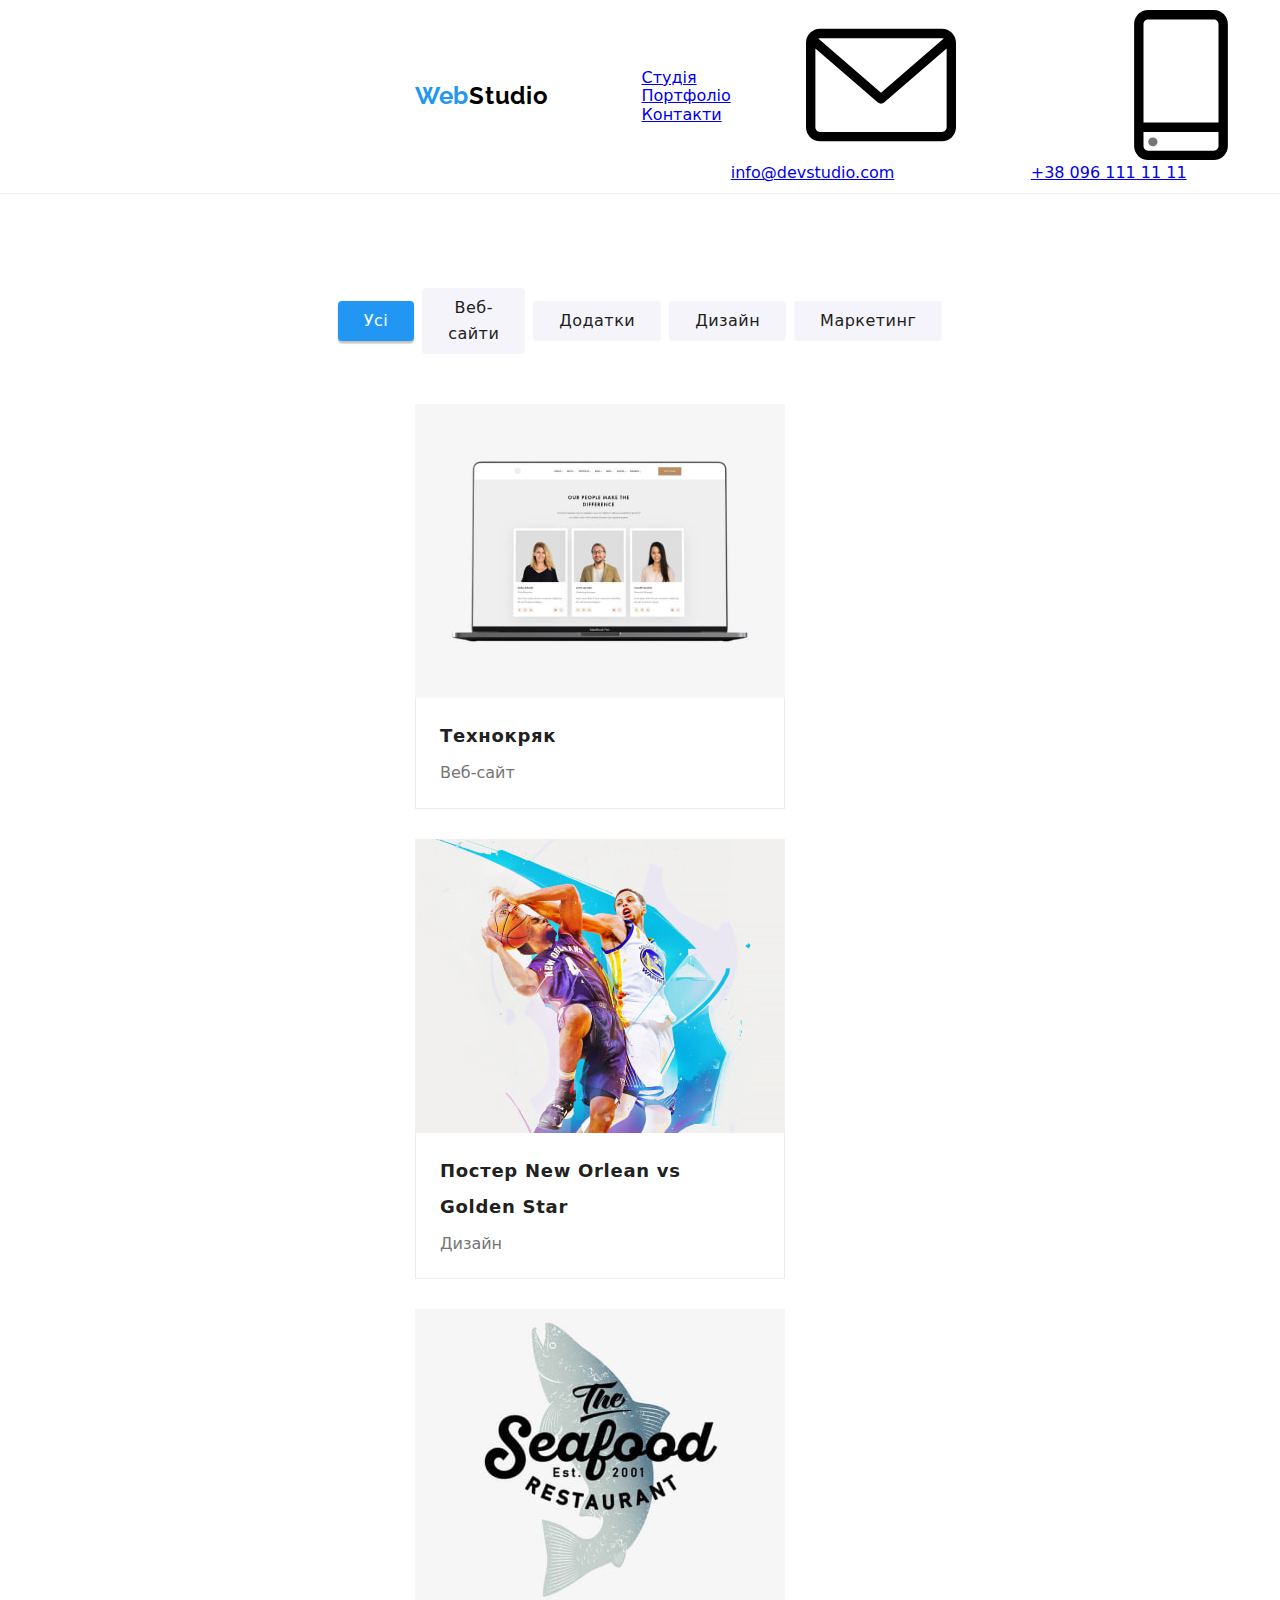
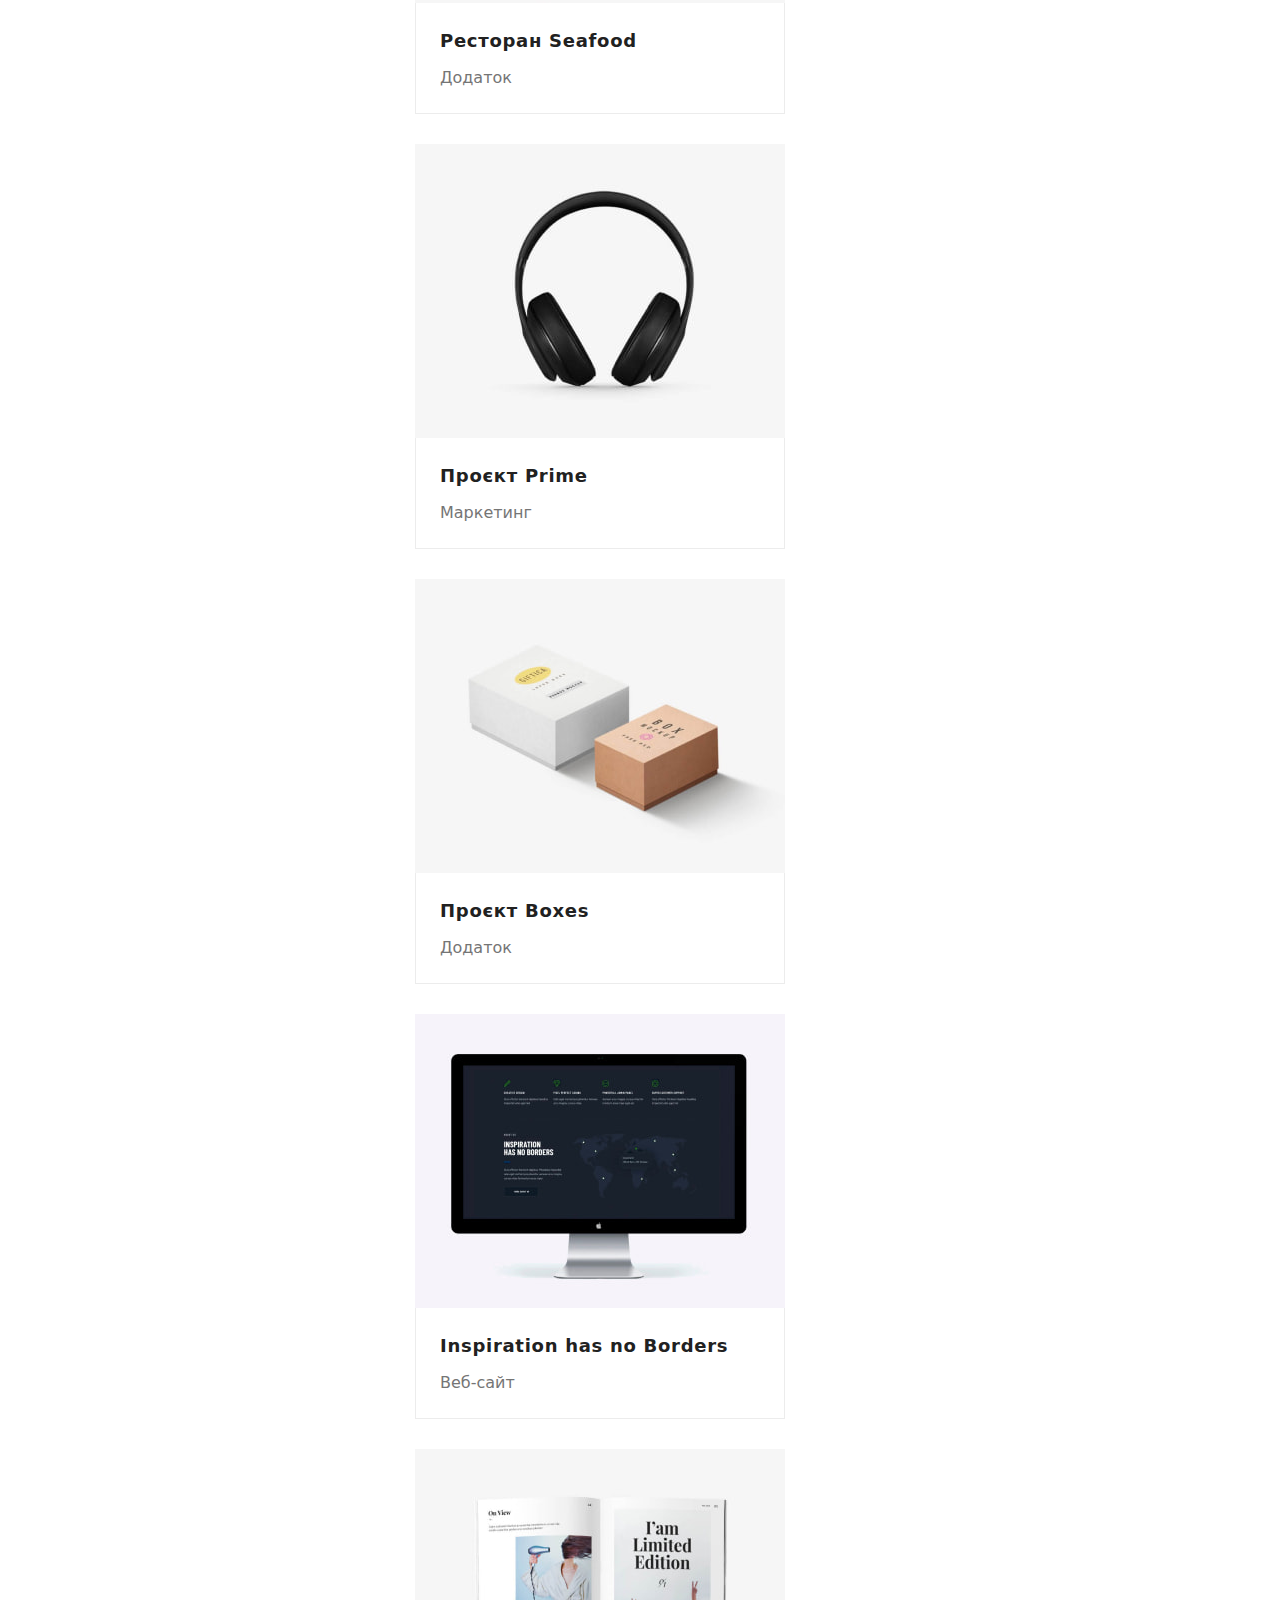
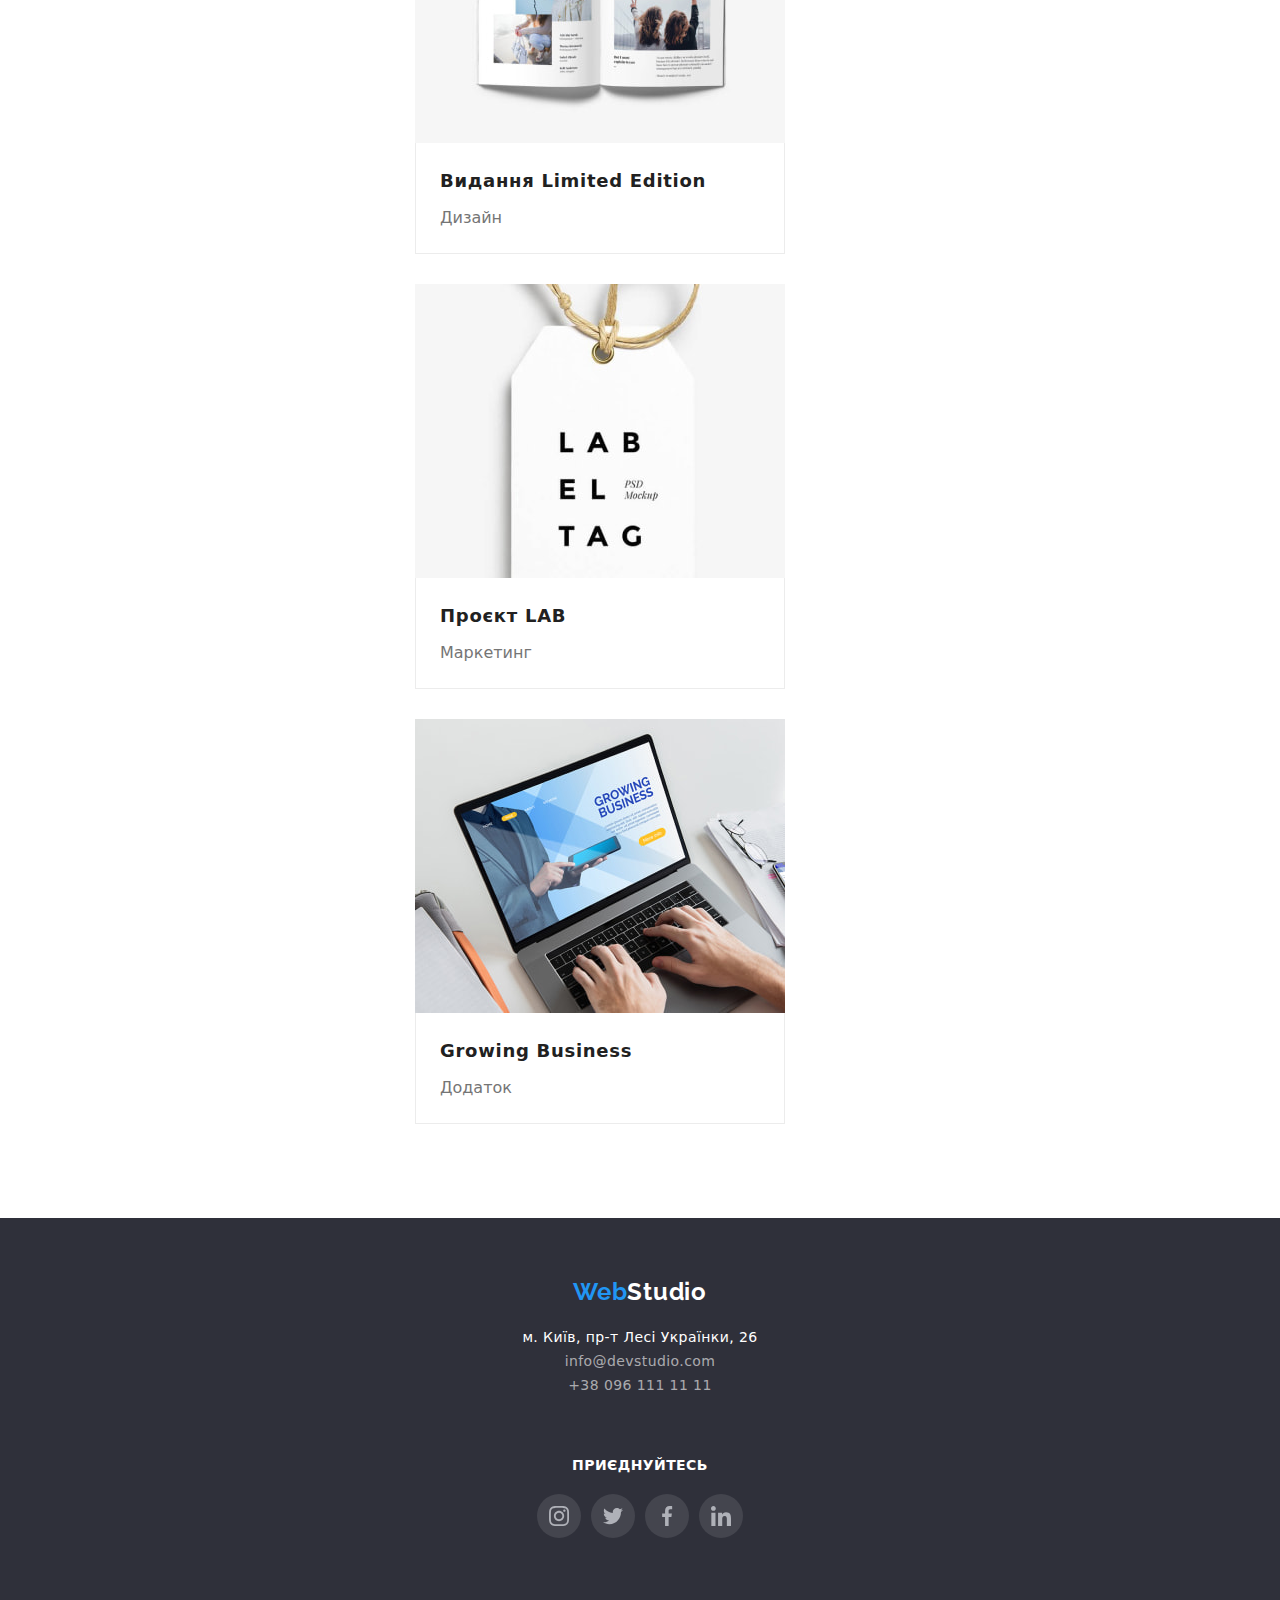
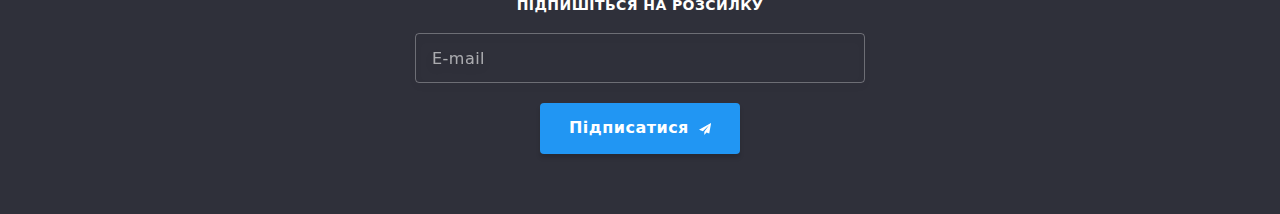
==== portfolio.html @ 0df6c698 "mobile first" ====
<!DOCTYPE html>
<html lang="uk">
	<head>
		<meta charset="UTF-8" />
		<meta http-equiv="X-UA-Compatible" content="IE=edge" />
		<meta name="viewport" content="width=device-width, initial-scale=1.0" />
		<title>Document</title>
		<link rel="preconnect" href="https://fonts.googleapis.com" />
		<link rel="preconnect" href="https://fonts.gstatic.com" crossorigin />
		<link
			href="https://fonts.googleapis.com/css2?family=Raleway:wght@700&family=Roboto:wght@400;500;700;900&display=swap"
			rel="stylesheet"
		/>
		<link
			rel="stylesheet"
			href="https://cdnjs.cloudflare.com/ajax/libs/modern-normalize/1.1.0/modern-normalize.min.css"
		/>
		<link rel="stylesheet" href="./css/main.min.css">
	</head>
	<body>
		<header class="header">
			<div class="container flex-wrapper">
				<nav class="nav flex-wrapper">
					<a href="./index.html" class="logo">
						<span class="logo--accent">Web</span>
						Studio
					</a>
					<ul class="nav__list list">
						<li class="nav__li-item"><a class="nav__link" href="./index.html">Студія</a></li>
						<li class="nav__li-item"><a class="nav__link nav__link--current" href="./portfolio.html">Портфоліо</a></li>
						<li class="nav__li-item"><a class="nav__link" href="/">Контакти</a></li>
					</ul>
				</nav>
				<ul class="auth-nav list flex-wrapper">
					<li class="auth-nav__li-item">
						<a href="mailto:info@devstudio.com" class="auth-nav__link">
							<svg class="auth-nav__icon auth-nav__icon--envelope">
								<use href="./images/icons.svg#envelope"></use>
							</svg>
							info@devstudio.com
						</a>
					</li>
					<li class="auth-nav__li-item">
						<a href="tel:+380961111111" class="auth-nav__link">
							<svg class="auth-nav__icon auth-nav__icon--smartphon">
								<use href="./images/icons.svg#smartphone"></use>
							</svg>
							+38 096 111 11 11
						</a>
					</li>
				</ul>
			</div>
		</header>
		<main>
			<section class="portfolio">
				<div class="container">
					<h1 class="visually-hidden">Наші проєкти</h1>
					<ul class="list portfolio-nav">
						<li class="portfolio-nav__item">
							<button type="button" class="portfolio-nav__btn active">Усі</button>
						</li>
						<li class="portfolio-nav__item">
							<button type="button" class="portfolio-nav__btn">Веб-сайти</button>
						</li>
						<li class="portfolio-nav__item">
							<button type="button" class="portfolio-nav__btn">Додатки</button>
						</li>
						<li class="portfolio-nav__item">
							<button type="button" class="portfolio-nav__btn">Дизайн</button>
						</li>
						<li class="portfolio-nav__item">
							<button type="button" class="portfolio-nav__btn">Маркетинг</button>
						</li>
					</ul>
					<ul class="list card-set">
						<li class="portfolio__item card-set__item">
							<a href="#" class="portfolio__link">
								<div class="portfolio__thumb">
									<div class="portfolio__overlay">
										<p class="portfolio__overlay-txt">Ресурс пропонує комплексні пропозиції з різним рівнем функціоналу та сервісів. Все це дозволить відвідувачу отримати вичерпні відомості про компанію чи приватну особу.</p>
									</div>
									<img src="./images/portfolio_img_1.jpg" alt="Веб-сайт компанії Технокряк" width="370" />
								</div>
								<div class="portfolio__info">
									<h2 class="portfolio__subtitle">Технокряк</h2>
									<p class="portfolio__text">Веб-сайт</p>
								</div>
							</a>
						</li>
						<li class="portfolio__item card-set__item">
							<a href="#" class="portfolio__link">
								<div class="portfolio__thumb">
									<div class="portfolio__overlay">
										<p class="portfolio__overlay-txt">Ресурс пропонує комплексні пропозиції з різним рівнем функціоналу та сервісів. Все це дозволить відвідувачу отримати вичерпні відомості про компанію чи приватну особу.</p>
									</div>
								<img src="./images/portfolio_img_2.jpg" alt="Дизайн постера New Orlean vsGolden Star" width="370" />
									</div>
								<div class="portfolio__info">
									<h2 class="portfolio__subtitle">Постер New Orlean vs Golden Star</h2>
									<p class="portfolio__text">Дизайн</p>
								</div>
							</a>
						</li>
						<li class="portfolio__item card-set__item">
							<a href="#" class="portfolio__link">
																<div class="portfolio__thumb">
									<div class="portfolio__overlay">
										<p class="portfolio__overlay-txt">Ресурс пропонує комплексні пропозиції з різним рівнем функціоналу та сервісів. Все це дозволить відвідувачу отримати вичерпні відомості про компанію чи приватну особу.</p>
									</div>
								<img src="./images/portfolio_img_3.jpg" alt="Логотип ресторану Seafood" width="370" />
									</div>
								<div class="portfolio__info">
									<h2 class="portfolio__subtitle">Ресторан Seafood</h2>
									<p class="portfolio__text">Додаток</p>
								</div>
							</a>
						</li>
						<li class="portfolio__item card-set__item">
							<a href="#" class="portfolio__link">
																<div class="portfolio__thumb">
									<div class="portfolio__overlay">
										<p class="portfolio__overlay-txt">Ресурс пропонує комплексні пропозиції з різним рівнем функціоналу та сервісів. Все це дозволить відвідувачу отримати вичерпні відомості про компанію чи приватну особу.</p>
									</div>
								<img src="./images/portfolio_img_4.jpg" alt="Навушники чорного кольору" width="370" />
									</div>
								<div class="portfolio__info">
									<h2 class="portfolio__subtitle">Проєкт Prime</h2>
									<p class="portfolio__text">Маркетинг</p>
								</div>
							</a>
						</li>
						<li class="portfolio__item card-set__item">
							<a href="#" class="portfolio__link">
																<div class="portfolio__thumb">
									<div class="portfolio__overlay">
										<p class="portfolio__overlay-txt">Ресурс пропонує комплексні пропозиції з різним рівнем функціоналу та сервісів. Все це дозволить відвідувачу отримати вичерпні відомості про компанію чи приватну особу.</p>
									</div>
								<img src="./images/portfolio_img_5.jpg" alt="Дві картонних коробки з лого Boxes" width="370" />
									</div>
								<div class="portfolio__info">
									<h2 class="portfolio__subtitle">Проєкт Boxes</h2>
									<p class="portfolio__text">Додаток</p>
								</div>
							</a>
						</li>
						<li class="portfolio__item card-set__item">
							<a href="#" class="portfolio__link">
																<div class="portfolio__thumb">
									<div class="portfolio__overlay">
										<p class="portfolio__overlay-txt">Ресурс пропонує комплексні пропозиції з різним рівнем функціоналу та сервісів. Все це дозволить відвідувачу отримати вичерпні відомості про компанію чи приватну особу.</p>
									</div>
								<img
									src="./images/portfolio_img_6.jpg"
									alt="Компьютер з відкритим сайтом Inspiration has no Borders"
									width="370"
								/>
									</div>
								<div class="portfolio__info">
									<h2 class="portfolio__subtitle">Inspiration has no Borders</h2>
									<p class="portfolio__text">Веб-сайт</p>
								</div>
							</a>
						</li>
						<li class="portfolio__item card-set__item">
							<a href="#" class="portfolio__link">
																<div class="portfolio__thumb">
									<div class="portfolio__overlay">
										<p class="portfolio__overlay-txt">Ресурс пропонує комплексні пропозиції з різним рівнем функціоналу та сервісів. Все це дозволить відвідувачу отримати вичерпні відомості про компанію чи приватну особу.</p>
									</div>
								<img
									src="./images/portfolio_img_7.jpg"
									alt="Дизайн розвороту книги видання Limited Edition"
									width="370"
								/>
									</div>
								<div class="portfolio__info">
									<h2 class="portfolio__subtitle">Видання Limited Edition</h2>
									<p class="portfolio__text">Дизайн</p>
								</div>
							</a>
						</li>
						<li class="portfolio__item card-set__item">
							<a href="#" class="portfolio__link">
																<div class="portfolio__thumb">
									<div class="portfolio__overlay">
										<p class="portfolio__overlay-txt">Ресурс пропонує комплексні пропозиції з різним рівнем функціоналу та сервісів. Все це дозволить відвідувачу отримати вичерпні відомості про компанію чи приватну особу.</p>
									</div>
								<img src="./images/portfolio_img_8.jpg" alt="Паперовий тег з логотипом Проєкт LAB" width="370" />
									</div>
								<div class="portfolio__info">
									<h2 class="portfolio__subtitle">Проєкт LAB</h2>
									<p class="portfolio__text">Маркетинг</p>
								</div>
							</a>
						</li>
						<li class="portfolio__item card-set__item">
							<a href="#" class="portfolio__link">
								<div class="portfolio__thumb">
									<div class="portfolio__overlay">
										<p class="portfolio__overlay-txt">Ресурс пропонує комплексні пропозиції з різним рівнем функціоналу та сервісів. Все це дозволить відвідувачу отримати вичерпні відомості про компанію чи приватну особу.</p>
									</div>
								<img src="./images/portfolio_img_9.jpg" alt="Відкритий ноутбук з додатком Growing Business" width="370" />
									</div>
								<div class="portfolio__info">
									<h2 class="portfolio__subtitle">Growing Business</h2>
									<p class="portfolio__text">Додаток</p>
								</div>
							</a>
						</li>
					</ul>
				</div>
			</section>
		</main>
		<footer class="footer">
			<div class="container footer__wrapper">
				<div class="footer__wrapper">
					<div class="footer__contacts">
						<a href="./index.html" class="logo logo--dark-them">
							<span class="logo--accent">Web</span>
							Studio
						</a>
						<address class="footer__contacts">
							<ul class="list">
								<li class="footer__contacts footer__contacts--physical">
									<a
										href="https://goo.gl/maps/3icZk8ziE2WaZkWX6"
										target="_blank"
										rel="noopener noreferrer"
										class="footer__link footer__link--physical"
									>
										м. Київ, пр-т Лесі Українки, 26
									</a>
								</li>
								<li class="footer__contacts"><a class="footer__link" href="mailto:info@devstudio.com">info@devstudio.com</a></li>
								<li class="footer__contacts"><a class="footer__link" href="tel:+380961111111">+38 096 111 11 11</a></li>
							</ul>
						</address>
					</div>
					<div class="footer__join">
						<h2 class="footer__title">приєднуйтесь</h2>
						<ul class="social list flex-wrapper">
							<li class="social__item">
								<a class="social__link" href="#" target="_blank" rel="noopener norefer">
									<svg class="social__icon social__icon--dsrk-them">
										<use href="./images/icons.svg#instagram"></use>
									</svg>
								</a>
							</li>
							<li class="social__item">
								<a class="social__link" href="#" target="_blank" rel="noopener norefer">
									<svg class="social__icon social__icon--dsrk-them">
										<use href="./images/icons.svg#twitter"></use>
									</svg>
								</a>
							</li>
							<li class="social__item">
								<a class="social__link" href="#" target="_blank" rel="noopener norefer">
									<svg class="social__icon social__icon--dsrk-them">
										<use href="./images/icons.svg#facebook"></use>
									</svg>
								</a>
							</li>
							<li class="social__item">
								<a class="social__link" href="#" target="_blank" rel="noopener norefer">
									<svg class="social__icon social__icon--dsrk-them">
										<use href="./images/icons.svg#linkedin"></use>
									</svg>
								</a>
							</li>
						</ul>
					</div>
				</div>
				<div class="footer__subscribe">
					<h2 class="footer__title">Підпишіться на розсилку</h2>
					<form class="footer__form">
						<div class="footer__send-block">
						<input class="footer__input" type="email" name="email" placeholder="E-mail" id="email"/>
						<button class="button--send" type="submit">Підписатися
							<svg class="button__icon">
								<use href="./images/icons.svg#icon-send"></use>
							</svg>
						</button>
						</div>
					</form>
				</div>
			</div>
		</footer>
	</body>
</html>
---- css/main.min.css ----
:root{--main-font: "Roboto", Verdana, Arial, Helvetica, sans-serif;--main-font-size: 14px;--main-text-color: #757575;--title-text-color: #212121;--acsent-color: #2196F3;--white-color: #FFFFFF;--light-bg-color: #F5F4FA;--dark-bg-color: #2F303A;--button-color: #F5F4FA;--icons-color: #AFB1B8;--items: 3;--indent: 30px}h1,h2,h3,ul,p,img{margin:0}img{display:block}.list{padding:0;list-style:none}.visually-hidden{position:absolute;width:1px;height:1px;margin:-1px;border:0;padding:0;white-space:nowrap;-webkit-clip-path:inset(100%);clip-path:inset(100%);clip:rect(0 0 0 0);overflow:hidden}html{scroll-behavior:smooth}.flex-wrapper{display:-webkit-box;display:-ms-flexbox;display:flex;-webkit-box-align:center;-ms-flex-align:center;align-items:center}.page{font-family:var(--main-font);font-style:normal;font-weight:400;font-size:14px;line-height:1.71;letter-spacing:.03em;color:var(--main-text-color);background-color:var(--white-color)}.container{padding:0 15px;margin:0 auto;max-width:480px}@media(min-width: 480px){.container{width:480px}}.section__title{margin-bottom:30px;text-align:center;font-weight:700;font-size:28px;line-height:1.18;letter-spacing:.03em;color:var(--title-text-color)}.card-set{display:-webkit-box;display:-ms-flexbox;display:flex;-webkit-box-align:center;-ms-flex-align:center;align-items:center;-ms-flex-wrap:wrap;flex-wrap:wrap;gap:var(--indent)}.card-set__item{-ms-flex-preferred-size:calc((100% - var(--indent)*(var(--items) - 1))/var(--items));flex-basis:calc((100% - var(--indent)*(var(--items) - 1))/var(--items))}.card-set__item--team{--items: 4}.portfolio-nav__btn,.button--send,.button--main{cursor:pointer;border-radius:4px;border:1px solid rgba(0,0,0,0)}.button--main{display:block;margin:0 auto;padding:10px 15px;width:200px;height:50px;font-weight:700;font-size:16px;line-height:1.88;letter-spacing:.06em;color:var(--white-color);-webkit-box-shadow:0px 4px 4px rgba(0,0,0,.15);box-shadow:0px 4px 4px rgba(0,0,0,.15);background-color:var(--acsent-color)}.button--send{margin:0 auto;padding:9px 28px;background-color:var(--acsent-color);width:200px;display:-webkit-box;display:-ms-flexbox;display:flex;-webkit-box-pack:center;-ms-flex-pack:center;justify-content:center;-webkit-box-align:center;-ms-flex-align:center;align-items:center;font-weight:700;font-size:16px;line-height:1.88;letter-spacing:.03em;color:var(--white-color);-webkit-box-shadow:0px 4px 4px rgba(0,0,0,.15);box-shadow:0px 4px 4px rgba(0,0,0,.15)}.button__icon{margin-left:10px;width:24px;height:24px;fill:var(--white-color)}.logo{display:-webkit-box;display:-ms-flexbox;display:flex;margin-right:93px;text-decoration:none;font-family:"Raleway",sans-serif;font-weight:700;font-size:24px;line-height:1.167;letter-spacing:.03em;color:#000}.logo--accent{color:var(--acsent-color)}.logo--dark-them{margin:0 auto;color:var(--white-color);-webkit-box-pack:center;-ms-flex-pack:center;justify-content:center}.menu-container{position:fixed;top:0;left:0;width:100vw;height:100vh;padding:48px 25px;background-color:#fff;z-index:999;display:-webkit-box;display:-ms-flexbox;display:flex;-webkit-box-orient:vertical;-webkit-box-direction:normal;-ms-flex-direction:column;flex-direction:column;-webkit-transform:translateX(-100%);transform:translateX(-100%);-webkit-transition:-webkit-transform 250ms ease-in-out;transition:-webkit-transform 250ms ease-in-out;transition:transform 250ms ease-in-out;transition:transform 250ms ease-in-out, -webkit-transform 250ms ease-in-out}.menu-container.is-open{-webkit-transform:translateX(0);transform:translateX(0)}.menu-contacts{margin-top:auto;margin-bottom:64px}.menu-social{display:-webkit-box;display:-ms-flexbox;display:flex;gap:20px}.nav__btn{min-height:40px;min-width:40px;display:-webkit-box;display:-ms-flexbox;display:flex;-webkit-box-align:center;-ms-flex-align:center;align-items:center;-webkit-box-pack:center;-ms-flex-pack:center;justify-content:center;margin:0;padding:0;background-color:rgba(0,0,0,0);cursor:pointer;border:none;outline:none}.nav__btn.js-close-menu{position:absolute;top:10px;right:15px}.menu-item:not(:last-child){margin-bottom:32px}.menu-link{font-weight:500;font-size:40px;line-height:1.175;letter-spacing:.02em;color:var(--title-text-color);text-decoration:none}.header{position:relative;border-bottom:1px solid #ececec;padding:10px 0}.nav{display:-webkit-box;display:-ms-flexbox;display:flex;-webkit-box-align:center;-ms-flex-align:center;align-items:center;-webkit-box-pack:justify;-ms-flex-pack:justify;justify-content:space-between;margin:0 auto}.hero{padding-top:118px;padding-bottom:118px;max-width:480px;margin:0 auto;background-color:var(--dark-bg-color);text-align:center;background-image:-webkit-gradient(linear, left top, right top, from(rgba(47, 48, 58, 0.4)), to(rgba(47, 48, 58, 0.4))),url("../images/hero_mobile.jpg");background-image:linear-gradient(to right, rgba(47, 48, 58, 0.4), rgba(47, 48, 58, 0.4)),url("../images/hero_mobile.jpg");background-size:cover;background-repeat:no-repeat}.hero__title{margin-bottom:30px;font-weight:900;font-size:26px;line-height:1.62;letter-spacing:.06em;color:var(--white-color);text-transform:uppercase}.features{padding-top:60px;padding-bottom:60px;background-color:var(--white-color)}.features__li-item:not(:last-child){margin-bottom:30px}.features__item{display:-webkit-box;display:-ms-flexbox;display:flex;-webkit-box-align:center;-ms-flex-align:center;align-items:center;-webkit-box-pack:center;-ms-flex-pack:center;justify-content:center;width:100%;height:120px;margin-bottom:30px;background:var(--light-bg-color);border-radius:4px}.features__icon{display:inline-block}.features__title{margin-bottom:10px;text-align:center;font-weight:700;font-size:14px;line-height:1.14;letter-spacing:.03em;color:var(--title-text-color);text-transform:uppercase}.features__txt{font-weight:400;font-size:14px;line-height:2;letter-spacing:.03em;color:var(--main-text-color)}.activity{padding-top:94px;padding-bottom:94px;border-color:var(--white-color)}.activity__li-item{position:relative}.activity__label{position:absolute;bottom:0;width:100%;height:70px;padding-top:25px;background-color:rgba(47,48,58,.8)}.activity__subtitle{font-weight:700;font-size:14px;line-height:1.14;letter-spacing:.03em;color:#fff;text-transform:uppercase;text-align:center}.social{width:206px;margin:0 auto}.social__icon--dark-them{fill:var(--white-color);-webkit-transition:fill 250ms cubic-bezier(0.4, 0, 0.2, 1);transition:fill 250ms cubic-bezier(0.4, 0, 0.2, 1)}.social__link{display:-webkit-box;display:-ms-flexbox;display:flex;-webkit-box-pack:center;-ms-flex-pack:center;justify-content:center;-webkit-box-align:center;-ms-flex-align:center;align-items:center;width:44px;height:44px;background-color:rgba(255,255,255,.1);border-radius:50%;-webkit-transition:background-color 250ms cubic-bezier(0.4, 0, 0.2, 1);transition:background-color 250ms cubic-bezier(0.4, 0, 0.2, 1)}.social__link:hover,.social__link:focus{background-color:var(--acsent-color)}.social__item{position:relative;width:calc((100% - 30px)/4);-o-object-position:center;object-position:center}.social__item:not(:first-child){margin-left:10px}.social__icon{fill:var(--icons-color);position:absolute;width:20px;height:20px;top:50%;left:50%;-webkit-transform:translate(-50%, -50%);transform:translate(-50%, -50%);-webkit-transition:fill 250ms cubic-bezier(0.4, 0, 0.2, 1);transition:fill 250ms cubic-bezier(0.4, 0, 0.2, 1)}.social__link:hover .social__icon,.social__link:focus .social__icon{fill:var(--white-color)}.team{padding-top:60px;padding-bottom:60px;background-color:var(--light-bg-color)}.team__card{border-radius:0px 0px 4px 4px;-webkit-box-shadow:0px 1px 3px rgba(0,0,0,.12),0px 1px 1px rgba(0,0,0,.14),0px 2px 1px rgba(0,0,0,.2);box-shadow:0px 1px 3px rgba(0,0,0,.12),0px 1px 1px rgba(0,0,0,.14),0px 2px 1px rgba(0,0,0,.2)}.team__li-item{text-align:center}.team__li-item:not(:last-child){margin-bottom:30px}.team__txt{padding:30px 122px 24px;border-radius:0px 0px 4px 4px;background-color:var(--white-color)}.team__title{margin-bottom:10px;text-align:center;font-weight:500;font-size:16px;line-height:1.19;letter-spacing:.03em;color:var(--title-text-color)}.team__position{margin-bottom:16px;font-weight:400;font-size:16px;line-height:1.19;letter-spacing:.03em;color:var(--main-text-color);text-align:center}.clients{padding-top:60px;padding-bottom:60px}.clients__list{display:-webkit-box;display:-ms-flexbox;display:flex;-ms-flex-wrap:wrap;flex-wrap:wrap;gap:30px}.clients__item{height:92px;width:calc((100% - 30px)/2)}.clients__link{display:-webkit-box;display:-ms-flexbox;display:flex;-webkit-box-pack:center;-ms-flex-pack:center;justify-content:center;-webkit-box-align:center;-ms-flex-align:center;align-items:center;width:100%;height:100%;border:1px solid #afb1b8;border-radius:3px;-webkit-transition:border 250ms cubic-bezier(0.4, 0, 0.2, 1);transition:border 250ms cubic-bezier(0.4, 0, 0.2, 1)}.clients__link:hover,.clients__link:focus{border:1px solid var(--acsent-color)}.clients__logo{fill:var(--icons-color);width:85px;height:48px;-webkit-transition:fill 250ms cubic-bezier(0.4, 0, 0.2, 1);transition:fill 250ms cubic-bezier(0.4, 0, 0.2, 1)}.clients__link:hover .clients__logo,.clients__link:focus .clients__logo{fill:var(--acsent-color)}.footer{padding-top:60px;padding-bottom:60px;background-color:var(--dark-bg-color);font-style:normal}.footer__wrapper{text-align:center}address{margin-top:20px;margin-bottom:60px}.footer__contact:not(:last-child){margin-bottom:8px}.footer__link{display:inline-block;font-style:normal;font-weight:400;font-size:14px;line-height:1.71;letter-spacing:.03em;color:rgba(255,255,255,.6);text-decoration:none;-webkit-transition:color 250ms cubic-bezier(0.4, 0, 0.2, 1);transition:color 250ms cubic-bezier(0.4, 0, 0.2, 1)}.footer__link:hover,.footer__link:focus{color:var(--acsent-color)}.footer__link--physical{color:var(--white-color)}.footer__title{margin-bottom:20px;font-weight:700;font-size:14px;line-height:1.14;letter-spacing:.03em;color:var(--white-color);text-transform:uppercase}.footer__join{text-align:center;margin-bottom:60px}.footer__subscribe{margin:0 auto;text-align:center}.footer__send-block{-webkit-box-align:center;-ms-flex-align:center;align-items:center}.footer__input{margin-bottom:20px;padding:15px 16px;width:100%;height:50px;background-color:rgba(0,0,0,0);border:1px solid rgba(255,255,255,.3);-webkit-filter:drop-shadow(0px 4px 4px rgba(0, 0, 0, 0.15));filter:drop-shadow(0px 4px 4px rgba(0, 0, 0, 0.15));border-radius:4px;font-size:16px;line-height:1.25;letter-spacing:.03em;color:var(--white-color)}.footer__form input::-webkit-input-placeholder{font-size:16px;line-height:1.25;color:rgba(255,255,255,.6)}.footer__form input::-moz-placeholder{font-size:16px;line-height:1.25;color:rgba(255,255,255,.6)}.footer__form input:-ms-input-placeholder{font-size:16px;line-height:1.25;color:rgba(255,255,255,.6)}.footer__form input::-ms-input-placeholder{font-size:16px;line-height:1.25;color:rgba(255,255,255,.6)}.footer__form input::placeholder{font-size:16px;line-height:1.25;color:rgba(255,255,255,.6)}.backdrop{position:fixed;display:-webkit-box;display:-ms-flexbox;display:flex;-webkit-box-pack:center;-ms-flex-pack:center;justify-content:center;-webkit-box-align:center;-ms-flex-align:center;align-items:center;top:0;left:0;width:100vw;height:100vh;z-index:10;-webkit-transform:translatex(0) scale(1);transform:translatex(0) scale(1);opacity:1;pointer-events:visible;background-color:rgba(0,0,0,.2);-webkit-transition:opacity 250ms cubic-bezier(0.4, 0, 0.2, 1) 200ms,visibility 250ms cubic-bezier(0.4, 0, 0.2, 1),-webkit-transform 250ms cubic-bezier(0.4, 0, 0.2, 1);transition:opacity 250ms cubic-bezier(0.4, 0, 0.2, 1) 200ms,visibility 250ms cubic-bezier(0.4, 0, 0.2, 1),-webkit-transform 250ms cubic-bezier(0.4, 0, 0.2, 1);transition:transform 250ms cubic-bezier(0.4, 0, 0.2, 1),opacity 250ms cubic-bezier(0.4, 0, 0.2, 1) 200ms,visibility 250ms cubic-bezier(0.4, 0, 0.2, 1);transition:transform 250ms cubic-bezier(0.4, 0, 0.2, 1),opacity 250ms cubic-bezier(0.4, 0, 0.2, 1) 200ms,visibility 250ms cubic-bezier(0.4, 0, 0.2, 1),-webkit-transform 250ms cubic-bezier(0.4, 0, 0.2, 1)}.is-hidden{visibility:hidden;opacity:0;pointer-events:none;-webkit-transform:translatex(-100%) scale(0);transform:translatex(-100%) scale(0)}.modal{position:relative;padding:40px;width:528px;height:581px;background:var(--white-color);-webkit-box-shadow:0px 1px 3px rgba(0,0,0,.12),0px 1px 1px rgba(0,0,0,.14),0px 2px 1px rgba(0,0,0,.2);box-shadow:0px 1px 3px rgba(0,0,0,.12),0px 1px 1px rgba(0,0,0,.14),0px 2px 1px rgba(0,0,0,.2);border-radius:4px;opacity:1;-webkit-transform:scale(1);transform:scale(1);pointer-events:visible;-webkit-transition:opacity 250ms cubic-bezier(0.4, 0, 0.2, 1) 200ms,visibility 250ms cubic-bezier(0.4, 0, 0.2, 1),-webkit-transform 250ms cubic-bezier(0.4, 0, 0.2, 1) 200ms;transition:opacity 250ms cubic-bezier(0.4, 0, 0.2, 1) 200ms,visibility 250ms cubic-bezier(0.4, 0, 0.2, 1),-webkit-transform 250ms cubic-bezier(0.4, 0, 0.2, 1) 200ms;transition:opacity 250ms cubic-bezier(0.4, 0, 0.2, 1) 200ms,transform 250ms cubic-bezier(0.4, 0, 0.2, 1) 200ms,visibility 250ms cubic-bezier(0.4, 0, 0.2, 1);transition:opacity 250ms cubic-bezier(0.4, 0, 0.2, 1) 200ms,transform 250ms cubic-bezier(0.4, 0, 0.2, 1) 200ms,visibility 250ms cubic-bezier(0.4, 0, 0.2, 1),-webkit-transform 250ms cubic-bezier(0.4, 0, 0.2, 1) 200ms}.backdrop.is-hidden .modal{opacity:0;-webkit-transform:scale(2);transform:scale(2);pointer-events:none;visibility:hidden}.modal__close{position:absolute;display:-webkit-box;display:-ms-flexbox;display:flex;-webkit-box-pack:center;-ms-flex-pack:center;justify-content:center;-webkit-box-align:center;-ms-flex-align:center;align-items:center;top:8px;right:8px;width:30px;height:30px;border:1px solid rgba(0,0,0,.1);border-radius:50%;background-color:var(--white-color)}.modal__close::before,.modal__close::after{content:"";position:absolute;display:block;width:14px;height:2px;background-color:#000;border-radius:1px;-webkit-transition:background-color 250ms cubic-bezier(0.4, 0, 0.2, 1),-webkit-transform 250ms cubic-bezier(0.4, 0, 0.2, 1);transition:background-color 250ms cubic-bezier(0.4, 0, 0.2, 1),-webkit-transform 250ms cubic-bezier(0.4, 0, 0.2, 1);transition:background-color 250ms cubic-bezier(0.4, 0, 0.2, 1),transform 250ms cubic-bezier(0.4, 0, 0.2, 1);transition:background-color 250ms cubic-bezier(0.4, 0, 0.2, 1),transform 250ms cubic-bezier(0.4, 0, 0.2, 1),-webkit-transform 250ms cubic-bezier(0.4, 0, 0.2, 1)}.modal__close::before{-webkit-transform:rotate(45deg);transform:rotate(45deg)}.modal__close::after{-webkit-transform:rotate(-45deg);transform:rotate(-45deg)}.modal__close:hover::before,.modal__close:focus::before{background-color:var(--acsent-color);-webkit-transform:rotate(405deg);transform:rotate(405deg)}.modal__close:hover::after,.modal__close:focus::after{background-color:var(--acsent-color);-webkit-transform:rotate(315deg);transform:rotate(315deg)}.modal__form{display:-webkit-box;display:-ms-flexbox;display:flex;-webkit-box-orient:vertical;-webkit-box-direction:normal;-ms-flex-direction:column;flex-direction:column}.modal__title{margin-bottom:12px;font-weight:700;font-size:20px;line-height:1.15;letter-spacing:.03em;color:var(--title-text-color);text-align:center}.modal__label{position:relative;font-weight:400;font-size:12px;line-height:1.17;letter-spacing:.01em;color:var(--main-text-color)}.modal__input{margin-top:4px;margin-bottom:10px;padding:12px 42px;width:448px;height:40px;border:1px solid rgba(33,33,33,.2);border-radius:4px;-webkit-transition:outline 250ms cubic-bezier(0.4, 0, 0.2, 1);transition:outline 250ms cubic-bezier(0.4, 0, 0.2, 1)}.modal__input:focus{outline-offset:-1px;outline:1px solid var(--acsent-color)}.modal__icon{position:absolute;top:29px;left:12px;fill:currentColor}.modal__comment{resize:none;margin-top:4px;margin-bottom:20px;padding:12px 16px;width:448px;height:120px;border:1px solid rgba(33,33,33,.2);border-radius:4px;font-weight:400;font-size:12px;line-height:1.17;letter-spacing:.01em;color:rgba(117,117,117,.5);-webkit-transition:outline 250ms cubic-bezier(0.4, 0, 0.2, 1);transition:outline 250ms cubic-bezier(0.4, 0, 0.2, 1)}.modal__comment:focus{outline-offset:-1px;outline:1px solid var(--acsent-color)}.modal__icon-wrap{color:var(--title-text-color);-webkit-transition:color 250ms cubic-bezier(0.4, 0, 0.2, 1);transition:color 250ms cubic-bezier(0.4, 0, 0.2, 1)}.modal__label:focus-within .modal__icon-wrap{color:var(--acsent-color)}.checkbox{display:-webkit-box;display:-ms-flexbox;display:flex;-webkit-box-pack:center;-ms-flex-pack:center;justify-content:center;-webkit-box-align:center;-ms-flex-align:center;align-items:center;margin:0 auto 30px}.checkbox__link{margin-left:4px;color:var(--acsent-color)}.checkbox__input{display:inline-block;font-weight:400;font-size:14px;line-height:1.71;letter-spacing:.03em;color:var(--main-text-color);position:absolute;width:1px;height:1px;overflow:hidden;clip:rect(0 0 0 0)}.checkbox__icon{margin-right:9px;display:block;width:16;height:16px;border:2px solid var(--title-text-color);border-radius:2px;fill:rgba(0,0,0,0);-webkit-transition:fill 250ms cubic-bezier(0.4, 0, 0.2, 1),background-color 250ms cubic-bezier(0.4, 0, 0.2, 1),border 250ms cubic-bezier(0.4, 0, 0.2, 1);transition:fill 250ms cubic-bezier(0.4, 0, 0.2, 1),background-color 250ms cubic-bezier(0.4, 0, 0.2, 1),border 250ms cubic-bezier(0.4, 0, 0.2, 1)}.checkbox__input:checked~.checkbox__icon{fill:var(--white-color);background-color:var(--acsent-color);border:2px solid var(--acsent-color)}.portfolio{padding-top:94px;padding-bottom:94px}.portfolio-nav{display:-webkit-box;display:-ms-flexbox;display:flex;-webkit-box-pack:center;-ms-flex-pack:center;justify-content:center;-webkit-box-align:center;-ms-flex-align:center;align-items:center;margin-bottom:50px}.portfolio-nav__item:not(:first-child){margin-left:8px}.portfolio-nav__btn{display:block;padding:6px 25px;font-weight:500;font-size:16px;line-height:1.62;letter-spacing:.03em;color:var(--title-text-color);background-color:var(--button-color);text-align:center;-webkit-transition-property:color,background-color,-webkit-box-shadow;transition-property:color,background-color,-webkit-box-shadow;transition-property:color,background-color,box-shadow;transition-property:color,background-color,box-shadow,-webkit-box-shadow;-webkit-transition-duration:250ms;transition-duration:250ms;-webkit-transition-timing-function:cubic-bezier(0.4, 0, 0.2, 1);transition-timing-function:cubic-bezier(0.4, 0, 0.2, 1)}.portfolio-nav__btn.active,.portfolio-nav__btn:hover,.portfolio-nav__btn:focus{color:var(--white-color);background-color:var(--acsent-color);cursor:pointer;-webkit-box-shadow:0px 3px 1px rgba(0,0,0,.1),0px 1px 2px rgba(0,0,0,.08),0px 2px 2px rgba(0,0,0,.12);box-shadow:0px 3px 1px rgba(0,0,0,.1),0px 1px 2px rgba(0,0,0,.08),0px 2px 2px rgba(0,0,0,.12)}.portfolio__link{display:block;text-decoration:none;-webkit-transition:-webkit-box-shadow 250ms cubic-bezier(0.4, 0, 0.2, 1);transition:-webkit-box-shadow 250ms cubic-bezier(0.4, 0, 0.2, 1);transition:box-shadow 250ms cubic-bezier(0.4, 0, 0.2, 1);transition:box-shadow 250ms cubic-bezier(0.4, 0, 0.2, 1), -webkit-box-shadow 250ms cubic-bezier(0.4, 0, 0.2, 1)}.portfolio__link:hover,.portfolio__link:focus{-webkit-box-shadow:0px 1px 1px rgba(0,0,0,.12),0px 4px 4px rgba(0,0,0,.06),1px 4px 6px rgba(0,0,0,.16);box-shadow:0px 1px 1px rgba(0,0,0,.12),0px 4px 4px rgba(0,0,0,.06),1px 4px 6px rgba(0,0,0,.16)}.portfolio__info{padding:20px 24px;border-bottom:1px solid #ececec;border-right:1px solid #ececec;border-left:1px solid #ececec}.portfolio__subtitle{margin-bottom:4px;font-weight:700;font-size:18px;line-height:2;letter-spacing:.04em;color:var(--title-text-color)}.portfolio__text{font-size:16px;line-height:1.87;color:var(--main-text-color)}.portfolio__thumb{position:relative;overflow:hidden}.portfolio__overlay{position:absolute;top:0;left:0;width:100%;height:100%;padding:63px 24px;background-color:rgba(33,150,243,.9);-webkit-transform:translatey(100%);transform:translatey(100%);-webkit-transition:-webkit-transform 250ms cubic-bezier(0.4, 0, 0.2, 1);transition:-webkit-transform 250ms cubic-bezier(0.4, 0, 0.2, 1);transition:transform 250ms cubic-bezier(0.4, 0, 0.2, 1);transition:transform 250ms cubic-bezier(0.4, 0, 0.2, 1), -webkit-transform 250ms cubic-bezier(0.4, 0, 0.2, 1)}.portfolio__link:hover .portfolio__overlay,.portfolio__link:focus .portfolio__overlay{-webkit-transform:translatey(0);transform:translatey(0)}.portfolio__overlay-txt{font-weight:400;font-size:18px;line-height:1.56;letter-spacing:.03em;color:var(--white-color)}/*# sourceMappingURL=main.min.css.map */
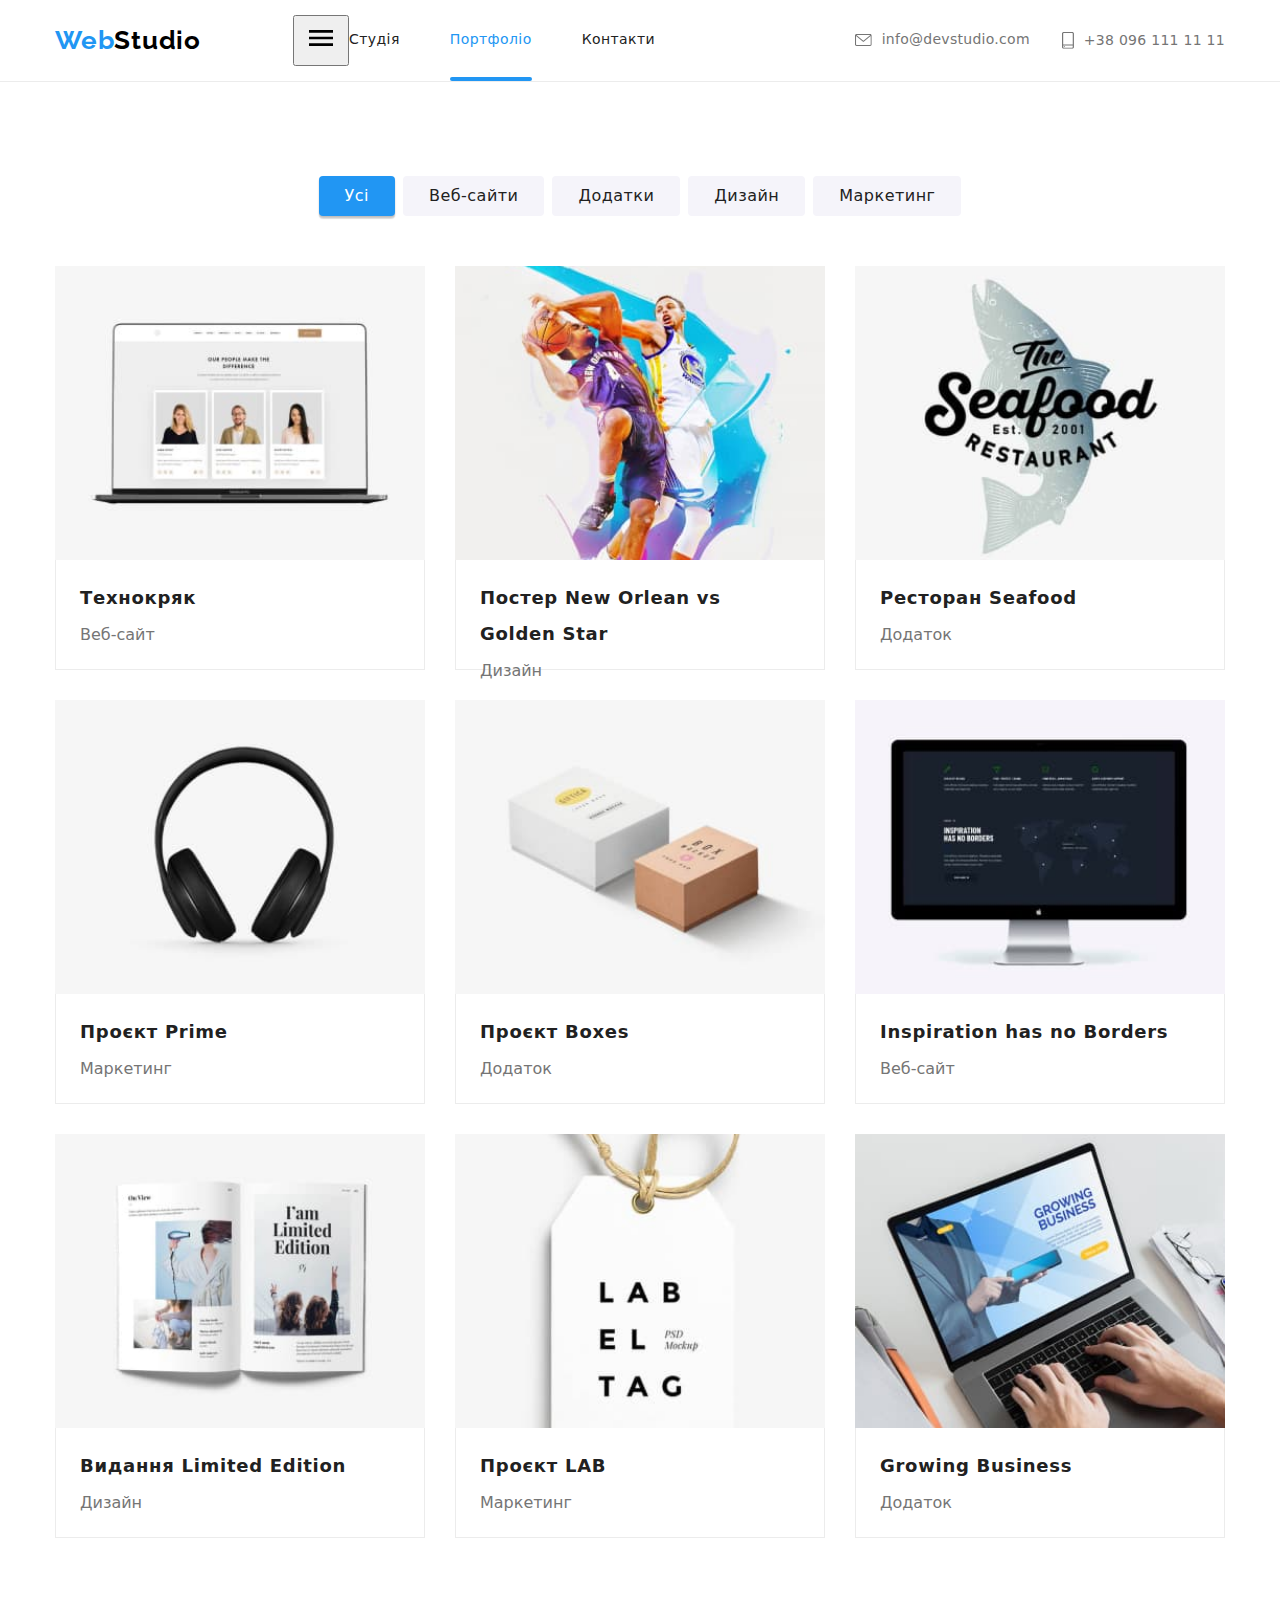
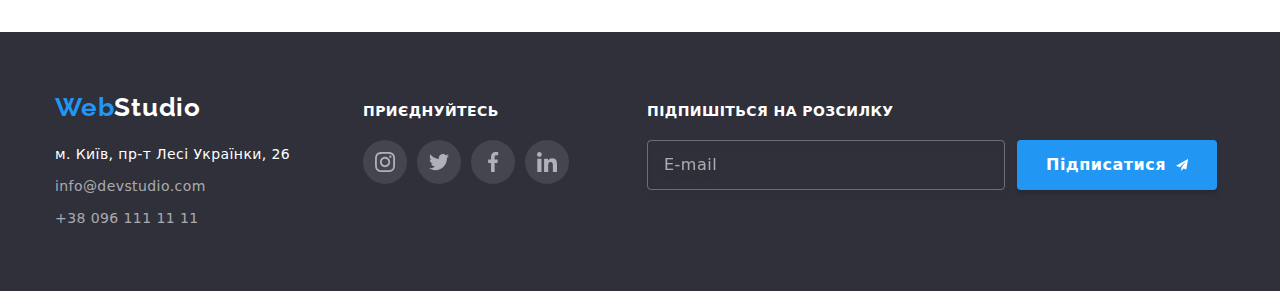
==== commit 6b723118: "додає адаптивні зображення та стилі" ====
--- a/portfolio.html
+++ b/portfolio.html
@@ -15,46 +15,61 @@
 			rel="stylesheet"
 			href="https://cdnjs.cloudflare.com/ajax/libs/modern-normalize/1.1.0/modern-normalize.min.css"
 		/>
-		<link rel="stylesheet" href="./css/main.min.css">
+		<link rel="stylesheet" href="./css/main.min.css" />
 	</head>
 	<body>
+<!-- header -->
 		<header class="header">
-			<div class="container flex-wrapper">
-				<nav class="nav flex-wrapper">
+			<div class="container">
+				<div class="header__wrapper">
 					<a href="./index.html" class="logo">
 						<span class="logo--accent">Web</span>
 						Studio
 					</a>
-					<ul class="nav__list list">
-						<li class="nav__li-item"><a class="nav__link" href="./index.html">Студія</a></li>
-						<li class="nav__li-item"><a class="nav__link nav__link--current" href="./portfolio.html">Портфоліо</a></li>
-						<li class="nav__li-item"><a class="nav__link" href="/">Контакти</a></li>
+					<button
+						type="button"
+						class="mobile__btn js-open-menu is-open"
+						aria-expanded="false"
+						aria-controls="mobile-menu"
+					>
+						<svg width="40" height="40" aria-label="перемикач мобільного меню" fill="currentColor">
+							<use href="./images/icons.svg#menu"></use>
+						</svg>
+					</button>
+					<nav class="navigation">
+						<ul class="nav__list list">
+							<li class="nav__item"><a class="nav__link" href="./index.html">Студія</a></li>
+							<li class="nav__item"><a class="nav__link nav__link--current" href="./portfolio.html">Портфоліо</a></li>
+							<li class="nav__item"><a class="nav__link" href="/">Контакти</a></li>
+						</ul>
+					</nav>
+					<ul class="auth-nav list">
+						<li class="auth-nav__item">
+							<a href="mailto:info@devstudio.com" class="auth-nav__link">
+								<svg class="auth-nav__icon auth-nav__icon--envelope">
+									<use href="./images/icons.svg#envelope"></use>
+								</svg>
+								info@devstudio.com
+							</a>
+						</li>
+						<li class="auth-nav__item">
+							<a href="tel:+380961111111" class="auth-nav__link">
+								<svg class="auth-nav__icon auth-nav__icon--smartphon">
+									<use href="./images/icons.svg#smartphone"></use>
+								</svg>
+								+38 096 111 11 11
+							</a>
+						</li>
 					</ul>
-				</nav>
-				<ul class="auth-nav list flex-wrapper">
-					<li class="auth-nav__li-item">
-						<a href="mailto:info@devstudio.com" class="auth-nav__link">
-							<svg class="auth-nav__icon auth-nav__icon--envelope">
-								<use href="./images/icons.svg#envelope"></use>
-							</svg>
-							info@devstudio.com
-						</a>
-					</li>
-					<li class="auth-nav__li-item">
-						<a href="tel:+380961111111" class="auth-nav__link">
-							<svg class="auth-nav__icon auth-nav__icon--smartphon">
-								<use href="./images/icons.svg#smartphone"></use>
-							</svg>
-							+38 096 111 11 11
-						</a>
-					</li>
-				</ul>
+				</div>
 			</div>
 		</header>
 		<main>
+<!-- portfolio -->
 			<section class="portfolio">
 				<div class="container">
 					<h1 class="visually-hidden">Наші проєкти</h1>
+<!-- portfolio-nav -->
 					<ul class="list portfolio-nav">
 						<li class="portfolio-nav__item">
 							<button type="button" class="portfolio-nav__btn active">Усі</button>
@@ -72,14 +87,29 @@
 							<button type="button" class="portfolio-nav__btn">Маркетинг</button>
 						</li>
 					</ul>
-					<ul class="list card-set">
-						<li class="portfolio__item card-set__item">
-							<a href="#" class="portfolio__link">
-								<div class="portfolio__thumb">
-									<div class="portfolio__overlay">
-										<p class="portfolio__overlay-txt">Ресурс пропонує комплексні пропозиції з різним рівнем функціоналу та сервісів. Все це дозволить відвідувачу отримати вичерпні відомості про компанію чи приватну особу.</p>
-									</div>
-									<img src="./images/portfolio_img_1.jpg" alt="Веб-сайт компанії Технокряк" width="370" />
+<!-- portfolio__list -->
+					<ul class="portfolio__list list">
+						<li class="portfolio__item">
+							<a href="#" class="portfolio__link">
+								<div class="portfolio__thumb">
+									<div class="portfolio__overlay">
+										<p class="portfolio__overlay-txt">
+											Ресурс пропонує комплексні пропозиції з різним рівнем функціоналу та сервісів. Все це дозволить
+											відвідувачу отримати вичерпні відомості про компанію чи приватну особу.
+										</p>
+									</div>
+									<img
+										srcset="
+											./images/portfolio-img/portfolio_img_1-450.jpg 450w,
+											./images/portfolio-img/portfolio_img_1-354.jpg 354w,
+											./images/portfolio-img/portfolio_img_1-370.jpg 370w
+										"
+										sizes="(max-width: 767px) 450px, (min-width: 768px) 354px, (min-width: 1200px) 370px,"
+										src="./images/portfolio-img/portfolio_img_1-370.jpg"
+										alt="Веб-сайт компанії Технокряк"
+										class="portfolio__img"
+									/>
+									<!-- <img src="./images/portfolio-img/portfolio_img_1-450.jpg" alt="Веб-сайт компанії Технокряк" width="370" /> -->
 								</div>
 								<div class="portfolio__info">
 									<h2 class="portfolio__subtitle">Технокряк</h2>
@@ -87,120 +117,236 @@
 								</div>
 							</a>
 						</li>
-						<li class="portfolio__item card-set__item">
-							<a href="#" class="portfolio__link">
-								<div class="portfolio__thumb">
-									<div class="portfolio__overlay">
-										<p class="portfolio__overlay-txt">Ресурс пропонує комплексні пропозиції з різним рівнем функціоналу та сервісів. Все це дозволить відвідувачу отримати вичерпні відомості про компанію чи приватну особу.</p>
-									</div>
-								<img src="./images/portfolio_img_2.jpg" alt="Дизайн постера New Orlean vsGolden Star" width="370" />
-									</div>
+						<li class="portfolio__item">
+							<a href="#" class="portfolio__link">
+								<div class="portfolio__thumb">
+									<div class="portfolio__overlay">
+										<p class="portfolio__overlay-txt">
+											Ресурс пропонує комплексні пропозиції з різним рівнем функціоналу та сервісів. Все це дозволить
+											відвідувачу отримати вичерпні відомості про компанію чи приватну особу.
+										</p>
+									</div>
+									<img
+										srcset="
+											./images/portfolio-img/portfolio_img_2-450.jpg 450w,
+											./images/portfolio-img/portfolio_img_2-354.jpg 354w,
+											./images/portfolio-img/portfolio_img_2-370.jpg 370w
+										"
+										sizes="(max-width: 767px) 450px, (min-width: 768px) 354px, (min-width: 1200px) 370px,"
+										src="./images/portfolio-img/portfolio_img_2-370.jpg"
+										alt="Дизайн постера New Orlean vsGolden Star"
+										class="portfolio__img"
+									/>
+									<!-- <img src="./images/portfolio_img_2.jpg" alt="Дизайн постера New Orlean vsGolden Star" width="370" /> -->
+								</div>
 								<div class="portfolio__info">
 									<h2 class="portfolio__subtitle">Постер New Orlean vs Golden Star</h2>
 									<p class="portfolio__text">Дизайн</p>
 								</div>
 							</a>
 						</li>
-						<li class="portfolio__item card-set__item">
-							<a href="#" class="portfolio__link">
-																<div class="portfolio__thumb">
-									<div class="portfolio__overlay">
-										<p class="portfolio__overlay-txt">Ресурс пропонує комплексні пропозиції з різним рівнем функціоналу та сервісів. Все це дозволить відвідувачу отримати вичерпні відомості про компанію чи приватну особу.</p>
-									</div>
-								<img src="./images/portfolio_img_3.jpg" alt="Логотип ресторану Seafood" width="370" />
-									</div>
+						<li class="portfolio__item">
+							<a href="#" class="portfolio__link">
+								<div class="portfolio__thumb">
+									<div class="portfolio__overlay">
+										<p class="portfolio__overlay-txt">
+											Ресурс пропонує комплексні пропозиції з різним рівнем функціоналу та сервісів. Все це дозволить
+											відвідувачу отримати вичерпні відомості про компанію чи приватну особу.
+										</p>
+									</div>
+									<img
+										srcset="
+											./images/portfolio-img/portfolio_img_3-450.jpg 450w,
+											./images/portfolio-img/portfolio_img_3-354.jpg 354w,
+											./images/portfolio-img/portfolio_img_3-370.jpg 370w
+										"
+										sizes="(max-width: 767px) 450px, (min-width: 768px) 354px, (min-width: 1200px) 370px,"
+										src="./images/portfolio-img/portfolio_img_3-370.jpg"
+										alt="Логотип ресторану Seafood"
+										class="portfolio__img"
+									/>
+									<!-- <img src="./images/portfolio_img_3.jpg" alt="Логотип ресторану Seafood" width="370" /> -->
+								</div>
 								<div class="portfolio__info">
 									<h2 class="portfolio__subtitle">Ресторан Seafood</h2>
 									<p class="portfolio__text">Додаток</p>
 								</div>
 							</a>
 						</li>
-						<li class="portfolio__item card-set__item">
-							<a href="#" class="portfolio__link">
-																<div class="portfolio__thumb">
-									<div class="portfolio__overlay">
-										<p class="portfolio__overlay-txt">Ресурс пропонує комплексні пропозиції з різним рівнем функціоналу та сервісів. Все це дозволить відвідувачу отримати вичерпні відомості про компанію чи приватну особу.</p>
-									</div>
-								<img src="./images/portfolio_img_4.jpg" alt="Навушники чорного кольору" width="370" />
-									</div>
+						<li class="portfolio__item">
+							<a href="#" class="portfolio__link">
+								<div class="portfolio__thumb">
+									<div class="portfolio__overlay">
+										<p class="portfolio__overlay-txt">
+											Ресурс пропонує комплексні пропозиції з різним рівнем функціоналу та сервісів. Все це дозволить
+											відвідувачу отримати вичерпні відомості про компанію чи приватну особу.
+										</p>
+									</div>
+									<img
+										srcset="
+											./images/portfolio-img/portfolio_img_4-450.jpg 450w,
+											./images/portfolio-img/portfolio_img_4-354.jpg 354w,
+											./images/portfolio-img/portfolio_img_4-370.jpg 370w
+										"
+										sizes="(max-width: 767px) 450px, (min-width: 768px) 354px, (min-width: 1200px) 370px,"
+										src="./images/portfolio-img/portfolio_img_4-370.jpg"
+										alt="Навушники чорного кольору"
+										class="portfolio__img"
+									/>
+									<!-- <img src="./images/portfolio_img_4.jpg" alt="Навушники чорного кольору" width="370" /> -->
+								</div>
 								<div class="portfolio__info">
 									<h2 class="portfolio__subtitle">Проєкт Prime</h2>
 									<p class="portfolio__text">Маркетинг</p>
 								</div>
 							</a>
 						</li>
-						<li class="portfolio__item card-set__item">
-							<a href="#" class="portfolio__link">
-																<div class="portfolio__thumb">
-									<div class="portfolio__overlay">
-										<p class="portfolio__overlay-txt">Ресурс пропонує комплексні пропозиції з різним рівнем функціоналу та сервісів. Все це дозволить відвідувачу отримати вичерпні відомості про компанію чи приватну особу.</p>
-									</div>
-								<img src="./images/portfolio_img_5.jpg" alt="Дві картонних коробки з лого Boxes" width="370" />
-									</div>
+						<li class="portfolio__item">
+							<a href="#" class="portfolio__link">
+								<div class="portfolio__thumb">
+									<div class="portfolio__overlay">
+										<p class="portfolio__overlay-txt">
+											Ресурс пропонує комплексні пропозиції з різним рівнем функціоналу та сервісів. Все це дозволить
+											відвідувачу отримати вичерпні відомості про компанію чи приватну особу.
+										</p>
+									</div>
+									<img
+										srcset="
+											./images/portfolio-img/portfolio_img_5-450.jpg 450w,
+											./images/portfolio-img/portfolio_img_5-354.jpg 354w,
+											./images/portfolio-img/portfolio_img_5-370.jpg 370w
+										"
+										sizes="(max-width: 767px) 450px, (min-width: 768px) 354px, (min-width: 1200px) 370px,"
+										src="./images/portfolio-img/portfolio_img_5-370.jpg"
+										alt="Дві картонних коробки з лого Boxes"
+										class="portfolio__img"
+									/>
+									<!-- <img src="./images/portfolio_img_5.jpg" alt="Дві картонних коробки з лого Boxes" width="370" /> -->
+								</div>
 								<div class="portfolio__info">
 									<h2 class="portfolio__subtitle">Проєкт Boxes</h2>
 									<p class="portfolio__text">Додаток</p>
 								</div>
 							</a>
 						</li>
-						<li class="portfolio__item card-set__item">
-							<a href="#" class="portfolio__link">
-																<div class="portfolio__thumb">
-									<div class="portfolio__overlay">
-										<p class="portfolio__overlay-txt">Ресурс пропонує комплексні пропозиції з різним рівнем функціоналу та сервісів. Все це дозволить відвідувачу отримати вичерпні відомості про компанію чи приватну особу.</p>
-									</div>
-								<img
-									src="./images/portfolio_img_6.jpg"
-									alt="Компьютер з відкритим сайтом Inspiration has no Borders"
-									width="370"
-								/>
-									</div>
+						<li class="portfolio__item">
+							<a href="#" class="portfolio__link">
+								<div class="portfolio__thumb">
+									<div class="portfolio__overlay">
+										<p class="portfolio__overlay-txt">
+											Ресурс пропонує комплексні пропозиції з різним рівнем функціоналу та сервісів. Все це дозволить
+											відвідувачу отримати вичерпні відомості про компанію чи приватну особу.
+										</p>
+									</div>
+									<img
+										srcset="
+											./images/portfolio-img/portfolio_img_6-450.jpg 450w,
+											./images/portfolio-img/portfolio_img_6-354.jpg 354w,
+											./images/portfolio-img/portfolio_img_6-370.jpg 370w
+										"
+										sizes="(max-width: 767px) 450px, (min-width: 768px) 354px, (min-width: 1200px) 370px,"
+										src="./images/portfolio-img/portfolio_img_6-370.jpg"
+										alt="Компьютер з відкритим сайтом Inspiration has no Borders"
+										class="portfolio__img"
+									/>
+									<!-- <img
+										src="./images/portfolio_img_6.jpg"
+										alt="Компьютер з відкритим сайтом Inspiration has no Borders"
+										width="370"
+									/> -->
+								</div>
 								<div class="portfolio__info">
 									<h2 class="portfolio__subtitle">Inspiration has no Borders</h2>
 									<p class="portfolio__text">Веб-сайт</p>
 								</div>
 							</a>
 						</li>
-						<li class="portfolio__item card-set__item">
-							<a href="#" class="portfolio__link">
-																<div class="portfolio__thumb">
-									<div class="portfolio__overlay">
-										<p class="portfolio__overlay-txt">Ресурс пропонує комплексні пропозиції з різним рівнем функціоналу та сервісів. Все це дозволить відвідувачу отримати вичерпні відомості про компанію чи приватну особу.</p>
-									</div>
-								<img
-									src="./images/portfolio_img_7.jpg"
-									alt="Дизайн розвороту книги видання Limited Edition"
-									width="370"
-								/>
-									</div>
+						<li class="portfolio__item">
+							<a href="#" class="portfolio__link">
+								<div class="portfolio__thumb">
+									<div class="portfolio__overlay">
+										<p class="portfolio__overlay-txt">
+											Ресурс пропонує комплексні пропозиції з різним рівнем функціоналу та сервісів. Все це дозволить
+											відвідувачу отримати вичерпні відомості про компанію чи приватну особу.
+										</p>
+									</div>
+									<img
+										srcset="
+											./images/portfolio-img/portfolio_img_7-450.jpg 450w,
+											./images/portfolio-img/portfolio_img_7-354.jpg 354w,
+											./images/portfolio-img/portfolio_img_7-370.jpg 370w
+										"
+										sizes="(max-width: 767px) 450px, (min-width: 768px) 354px, (min-width: 1200px) 370px,"
+										src="./images/portfolio-img/portfolio_img_7-370.jpg"
+										alt="Дизайн розвороту книги видання Limited Edition"
+										class="portfolio__img"
+									/>
+									<!-- <img
+										src="./images/portfolio_img_7.jpg"
+										alt="Дизайн розвороту книги видання Limited Edition"
+										width="370"
+									/> -->
+								</div>
 								<div class="portfolio__info">
 									<h2 class="portfolio__subtitle">Видання Limited Edition</h2>
 									<p class="portfolio__text">Дизайн</p>
 								</div>
 							</a>
 						</li>
-						<li class="portfolio__item card-set__item">
-							<a href="#" class="portfolio__link">
-																<div class="portfolio__thumb">
-									<div class="portfolio__overlay">
-										<p class="portfolio__overlay-txt">Ресурс пропонує комплексні пропозиції з різним рівнем функціоналу та сервісів. Все це дозволить відвідувачу отримати вичерпні відомості про компанію чи приватну особу.</p>
-									</div>
-								<img src="./images/portfolio_img_8.jpg" alt="Паперовий тег з логотипом Проєкт LAB" width="370" />
-									</div>
+						<li class="portfolio__item">
+							<a href="#" class="portfolio__link">
+								<div class="portfolio__thumb">
+									<div class="portfolio__overlay">
+										<p class="portfolio__overlay-txt">
+											Ресурс пропонує комплексні пропозиції з різним рівнем функціоналу та сервісів. Все це дозволить
+											відвідувачу отримати вичерпні відомості про компанію чи приватну особу.
+										</p>
+									</div>
+									<img
+										srcset="
+											./images/portfolio-img/portfolio_img_8-450.jpg 450w,
+											./images/portfolio-img/portfolio_img_8-354.jpg 354w,
+											./images/portfolio-img/portfolio_img_8-370.jpg 370w
+										"
+										sizes="(max-width: 767px) 450px, (min-width: 768px) 354px, (min-width: 1200px) 370px,"
+										src="./images/portfolio-img/portfolio_img_8-370.jpg"
+										alt="Паперовий тег з логотипом Проєкт LAB"
+										class="portfolio__img"
+									/>
+									<!-- <img src="./images/portfolio_img_8.jpg" alt="Паперовий тег з логотипом Проєкт LAB" width="370" /> -->
+								</div>
 								<div class="portfolio__info">
 									<h2 class="portfolio__subtitle">Проєкт LAB</h2>
 									<p class="portfolio__text">Маркетинг</p>
 								</div>
 							</a>
 						</li>
-						<li class="portfolio__item card-set__item">
-							<a href="#" class="portfolio__link">
-								<div class="portfolio__thumb">
-									<div class="portfolio__overlay">
-										<p class="portfolio__overlay-txt">Ресурс пропонує комплексні пропозиції з різним рівнем функціоналу та сервісів. Все це дозволить відвідувачу отримати вичерпні відомості про компанію чи приватну особу.</p>
-									</div>
-								<img src="./images/portfolio_img_9.jpg" alt="Відкритий ноутбук з додатком Growing Business" width="370" />
-									</div>
+						<li class="portfolio__item">
+							<a href="#" class="portfolio__link">
+								<div class="portfolio__thumb">
+									<div class="portfolio__overlay">
+										<p class="portfolio__overlay-txt">
+											Ресурс пропонує комплексні пропозиції з різним рівнем функціоналу та сервісів. Все це дозволить
+											відвідувачу отримати вичерпні відомості про компанію чи приватну особу.
+										</p>
+									</div>
+									<img
+										srcset="
+											./images/portfolio-img/portfolio_img_9-450.jpg 450w,
+											./images/portfolio-img/portfolio_img_9-354.jpg 354w,
+											./images/portfolio-img/portfolio_img_9-370.jpg 370w
+										"
+										sizes="(max-width: 767px) 450px, (min-width: 768px) 354px, (min-width: 1200px) 370px,"
+										src="./images/portfolio-img/portfolio_img_9-370.jpg"
+										alt="Відкритий ноутбук з додатком Growing Business"
+										class="portfolio__img"
+									/>
+									<!-- <img
+										src="./images/portfolio_img_9.jpg"
+										alt="Відкритий ноутбук з додатком Growing Business"
+										width="370"
+									/> -->
+								</div>
 								<div class="portfolio__info">
 									<h2 class="portfolio__subtitle">Growing Business</h2>
 									<p class="portfolio__text">Додаток</p>
@@ -211,79 +357,111 @@
 				</div>
 			</section>
 		</main>
+<!-- footer -->
 		<footer class="footer">
-			<div class="container footer__wrapper">
-				<div class="footer__wrapper">
-					<div class="footer__contacts">
-						<a href="./index.html" class="logo logo--dark-them">
-							<span class="logo--accent">Web</span>
-							Studio
-						</a>
-						<address class="footer__contacts">
-							<ul class="list">
-								<li class="footer__contacts footer__contacts--physical">
-									<a
-										href="https://goo.gl/maps/3icZk8ziE2WaZkWX6"
-										target="_blank"
-										rel="noopener noreferrer"
-										class="footer__link footer__link--physical"
-									>
-										м. Київ, пр-т Лесі Українки, 26
+			<div class="container">
+				<div class="footer__wrapper footer__wrapper--desctop">
+					<div class="footer__wrapper">
+						<div class="footer__contacts">
+							<a href="./index.html" class="logo logo--dark-them">
+								<span class="logo--accent">Web</span>
+								Studio
+							</a>
+							<address>
+								<ul class="footer__list list">
+									<li class="footer__contact footer__contact--physical">
+										<a
+											href="https://goo.gl/maps/3icZk8ziE2WaZkWX6"
+											target="_blank"
+											rel="noopener noreferrer"
+											class="footer__link footer__link--physical"
+										>
+											м. Київ, пр-т Лесі Українки, 26
+										</a>
+									</li>
+									<li class="footer__contact">
+										<a class="footer__link" href="mailto:info@devstudio.com">info@devstudio.com</a>
+									</li>
+									<li class="footer__contact">
+										<a class="footer__link" href="tel:+380961111111">+38 096 111 11 11</a>
+									</li>
+								</ul>
+							</address>
+						</div>
+						<div class="footer__join">
+							<h2 class="footer__title">приєднуйтесь</h2>
+							<ul class="social list">
+								<li class="social__item">
+									<a class="social__link" href="#" target="_blank" rel="noopener norefer">
+										<svg class="social__icon social__icon--dark-them">
+											<use href="./images/icons.svg#instagram"></use>
+										</svg>
 									</a>
 								</li>
-								<li class="footer__contacts"><a class="footer__link" href="mailto:info@devstudio.com">info@devstudio.com</a></li>
-								<li class="footer__contacts"><a class="footer__link" href="tel:+380961111111">+38 096 111 11 11</a></li>
+								<li class="social__item">
+									<a class="social__link" href="#" target="_blank" rel="noopener norefer">
+										<svg class="social__icon social__icon--dark-them">
+											<use href="./images/icons.svg#twitter"></use>
+										</svg>
+									</a>
+								</li>
+								<li class="social__item">
+									<a class="social__link" href="#" target="_blank" rel="noopener norefer">
+										<svg class="social__icon social__icon--dark-them">
+											<use href="./images/icons.svg#facebook"></use>
+										</svg>
+									</a>
+								</li>
+								<li class="social__item">
+									<a class="social__link" href="#" target="_blank" rel="noopener norefer">
+										<svg class="social__icon social__icon--dark-them">
+											<use href="./images/icons.svg#linkedin"></use>
+										</svg>
+									</a>
+								</li>
 							</ul>
-						</address>
+						</div>
 					</div>
-					<div class="footer__join">
-						<h2 class="footer__title">приєднуйтесь</h2>
-						<ul class="social list flex-wrapper">
-							<li class="social__item">
-								<a class="social__link" href="#" target="_blank" rel="noopener norefer">
-									<svg class="social__icon social__icon--dsrk-them">
-										<use href="./images/icons.svg#instagram"></use>
+					<div class="footer__subscribe">
+						<h2 class="footer__title">Підпишіться на розсилку</h2>
+						<form class="footer__form">
+							<div class="footer__send-block">
+								<input class="footer__input" type="email" name="email" placeholder="E-mail" id="email" />
+								<button class="button button--send" type="submit">
+									Підписатися
+									<svg class="button__icon">
+										<use href="./images/icons.svg#icon-send"></use>
 									</svg>
-								</a>
-							</li>
-							<li class="social__item">
-								<a class="social__link" href="#" target="_blank" rel="noopener norefer">
-									<svg class="social__icon social__icon--dsrk-them">
-										<use href="./images/icons.svg#twitter"></use>
-									</svg>
-								</a>
-							</li>
-							<li class="social__item">
-								<a class="social__link" href="#" target="_blank" rel="noopener norefer">
-									<svg class="social__icon social__icon--dsrk-them">
-										<use href="./images/icons.svg#facebook"></use>
-									</svg>
-								</a>
-							</li>
-							<li class="social__item">
-								<a class="social__link" href="#" target="_blank" rel="noopener norefer">
-									<svg class="social__icon social__icon--dsrk-them">
-										<use href="./images/icons.svg#linkedin"></use>
-									</svg>
-								</a>
-							</li>
-						</ul>
+								</button>
+							</div>
+						</form>
 					</div>
-				</div>
-				<div class="footer__subscribe">
-					<h2 class="footer__title">Підпишіться на розсилку</h2>
-					<form class="footer__form">
-						<div class="footer__send-block">
-						<input class="footer__input" type="email" name="email" placeholder="E-mail" id="email"/>
-						<button class="button--send" type="submit">Підписатися
-							<svg class="button__icon">
-								<use href="./images/icons.svg#icon-send"></use>
-							</svg>
-						</button>
-						</div>
-					</form>
 				</div>
 			</div>
 		</footer>
+<!--mobile-menu  -->
+		<div class="mobile-menu js-menu-container" id="mobile-menu">
+			<button type="button" class="mobile__btn js-close-menu">
+				<svg width="40" height="40" aria-label="перемикач мобільного меню" fill="currentColor">
+					<use href="./images/icons.svg#close"></use>
+				</svg>
+			</button>
+			<ul class="menu__list list">
+				<li class="menu__item"><a href="/" class="menu__link">Студія</a></li>
+				<li class="menu__item"><a href="/" class="menu__link">Портфоліо</a></li>
+				<li class="menu__item"><a href="/" class="menu__link">Контакти</a></li>
+			</ul>
+			<ul class="menu__contacts list">
+				<li class="menu__item"><a class="menu__tel" href="tel:+380961111111">+38 096 111 11 11</a></li>
+				<li class="menu__item"><a class="menu__mail" href="mailto:info@devstudio.com">info@devstudio.com</a></li>
+			</ul>
+			<ul class="menu__socials list">
+				<li><a class="menu__social-link" href="/">Instagram</a></li>
+				<li><a class="menu__social-link" href="/">Twitter</a></li>
+				<li><a class="menu__social-link" href="/">Facebook</a></li>
+				<li><a class="menu__social-link" href="/">LinkedIn</a></li>
+			</ul>
+		</div>
+		<script defer src="js/mobile-menu.js"></script>
 	</body>
 </html>
--- a/css/main.min.css
+++ b/css/main.min.css
@@ -1 +1 @@
-:root{--main-font: "Roboto", Verdana, Arial, Helvetica, sans-serif;--main-font-size: 14px;--main-text-color: #757575;--title-text-color: #212121;--acsent-color: #2196F3;--white-color: #FFFFFF;--light-bg-color: #F5F4FA;--dark-bg-color: #2F303A;--button-color: #F5F4FA;--icons-color: #AFB1B8;--items: 3;--indent: 30px}h1,h2,h3,ul,p,img{margin:0}img{display:block}.list{padding:0;list-style:none}.visually-hidden{position:absolute;width:1px;height:1px;margin:-1px;border:0;padding:0;white-space:nowrap;-webkit-clip-path:inset(100%);clip-path:inset(100%);clip:rect(0 0 0 0);overflow:hidden}html{scroll-behavior:smooth}.flex-wrapper{display:-webkit-box;display:-ms-flexbox;display:flex;-webkit-box-align:center;-ms-flex-align:center;align-items:center}.page{font-family:var(--main-font);font-style:normal;font-weight:400;font-size:14px;line-height:1.71;letter-spacing:.03em;color:var(--main-text-color);background-color:var(--white-color)}.container{padding:0 15px;margin:0 auto;max-width:480px}@media(min-width: 480px){.container{width:480px}}.section__title{margin-bottom:30px;text-align:center;font-weight:700;font-size:28px;line-height:1.18;letter-spacing:.03em;color:var(--title-text-color)}.card-set{display:-webkit-box;display:-ms-flexbox;display:flex;-webkit-box-align:center;-ms-flex-align:center;align-items:center;-ms-flex-wrap:wrap;flex-wrap:wrap;gap:var(--indent)}.card-set__item{-ms-flex-preferred-size:calc((100% - var(--indent)*(var(--items) - 1))/var(--items));flex-basis:calc((100% - var(--indent)*(var(--items) - 1))/var(--items))}.card-set__item--team{--items: 4}.portfolio-nav__btn,.button--send,.button--main{cursor:pointer;border-radius:4px;border:1px solid rgba(0,0,0,0)}.button--main{display:block;margin:0 auto;padding:10px 15px;width:200px;height:50px;font-weight:700;font-size:16px;line-height:1.88;letter-spacing:.06em;color:var(--white-color);-webkit-box-shadow:0px 4px 4px rgba(0,0,0,.15);box-shadow:0px 4px 4px rgba(0,0,0,.15);background-color:var(--acsent-color)}.button--send{margin:0 auto;padding:9px 28px;background-color:var(--acsent-color);width:200px;display:-webkit-box;display:-ms-flexbox;display:flex;-webkit-box-pack:center;-ms-flex-pack:center;justify-content:center;-webkit-box-align:center;-ms-flex-align:center;align-items:center;font-weight:700;font-size:16px;line-height:1.88;letter-spacing:.03em;color:var(--white-color);-webkit-box-shadow:0px 4px 4px rgba(0,0,0,.15);box-shadow:0px 4px 4px rgba(0,0,0,.15)}.button__icon{margin-left:10px;width:24px;height:24px;fill:var(--white-color)}.logo{display:-webkit-box;display:-ms-flexbox;display:flex;margin-right:93px;text-decoration:none;font-family:"Raleway",sans-serif;font-weight:700;font-size:24px;line-height:1.167;letter-spacing:.03em;color:#000}.logo--accent{color:var(--acsent-color)}.logo--dark-them{margin:0 auto;color:var(--white-color);-webkit-box-pack:center;-ms-flex-pack:center;justify-content:center}.menu-container{position:fixed;top:0;left:0;width:100vw;height:100vh;padding:48px 25px;background-color:#fff;z-index:999;display:-webkit-box;display:-ms-flexbox;display:flex;-webkit-box-orient:vertical;-webkit-box-direction:normal;-ms-flex-direction:column;flex-direction:column;-webkit-transform:translateX(-100%);transform:translateX(-100%);-webkit-transition:-webkit-transform 250ms ease-in-out;transition:-webkit-transform 250ms ease-in-out;transition:transform 250ms ease-in-out;transition:transform 250ms ease-in-out, -webkit-transform 250ms ease-in-out}.menu-container.is-open{-webkit-transform:translateX(0);transform:translateX(0)}.menu-contacts{margin-top:auto;margin-bottom:64px}.menu-social{display:-webkit-box;display:-ms-flexbox;display:flex;gap:20px}.nav__btn{min-height:40px;min-width:40px;display:-webkit-box;display:-ms-flexbox;display:flex;-webkit-box-align:center;-ms-flex-align:center;align-items:center;-webkit-box-pack:center;-ms-flex-pack:center;justify-content:center;margin:0;padding:0;background-color:rgba(0,0,0,0);cursor:pointer;border:none;outline:none}.nav__btn.js-close-menu{position:absolute;top:10px;right:15px}.menu-item:not(:last-child){margin-bottom:32px}.menu-link{font-weight:500;font-size:40px;line-height:1.175;letter-spacing:.02em;color:var(--title-text-color);text-decoration:none}.header{position:relative;border-bottom:1px solid #ececec;padding:10px 0}.nav{display:-webkit-box;display:-ms-flexbox;display:flex;-webkit-box-align:center;-ms-flex-align:center;align-items:center;-webkit-box-pack:justify;-ms-flex-pack:justify;justify-content:space-between;margin:0 auto}.hero{padding-top:118px;padding-bottom:118px;max-width:480px;margin:0 auto;background-color:var(--dark-bg-color);text-align:center;background-image:-webkit-gradient(linear, left top, right top, from(rgba(47, 48, 58, 0.4)), to(rgba(47, 48, 58, 0.4))),url("../images/hero_mobile.jpg");background-image:linear-gradient(to right, rgba(47, 48, 58, 0.4), rgba(47, 48, 58, 0.4)),url("../images/hero_mobile.jpg");background-size:cover;background-repeat:no-repeat}.hero__title{margin-bottom:30px;font-weight:900;font-size:26px;line-height:1.62;letter-spacing:.06em;color:var(--white-color);text-transform:uppercase}.features{padding-top:60px;padding-bottom:60px;background-color:var(--white-color)}.features__li-item:not(:last-child){margin-bottom:30px}.features__item{display:-webkit-box;display:-ms-flexbox;display:flex;-webkit-box-align:center;-ms-flex-align:center;align-items:center;-webkit-box-pack:center;-ms-flex-pack:center;justify-content:center;width:100%;height:120px;margin-bottom:30px;background:var(--light-bg-color);border-radius:4px}.features__icon{display:inline-block}.features__title{margin-bottom:10px;text-align:center;font-weight:700;font-size:14px;line-height:1.14;letter-spacing:.03em;color:var(--title-text-color);text-transform:uppercase}.features__txt{font-weight:400;font-size:14px;line-height:2;letter-spacing:.03em;color:var(--main-text-color)}.activity{padding-top:94px;padding-bottom:94px;border-color:var(--white-color)}.activity__li-item{position:relative}.activity__label{position:absolute;bottom:0;width:100%;height:70px;padding-top:25px;background-color:rgba(47,48,58,.8)}.activity__subtitle{font-weight:700;font-size:14px;line-height:1.14;letter-spacing:.03em;color:#fff;text-transform:uppercase;text-align:center}.social{width:206px;margin:0 auto}.social__icon--dark-them{fill:var(--white-color);-webkit-transition:fill 250ms cubic-bezier(0.4, 0, 0.2, 1);transition:fill 250ms cubic-bezier(0.4, 0, 0.2, 1)}.social__link{display:-webkit-box;display:-ms-flexbox;display:flex;-webkit-box-pack:center;-ms-flex-pack:center;justify-content:center;-webkit-box-align:center;-ms-flex-align:center;align-items:center;width:44px;height:44px;background-color:rgba(255,255,255,.1);border-radius:50%;-webkit-transition:background-color 250ms cubic-bezier(0.4, 0, 0.2, 1);transition:background-color 250ms cubic-bezier(0.4, 0, 0.2, 1)}.social__link:hover,.social__link:focus{background-color:var(--acsent-color)}.social__item{position:relative;width:calc((100% - 30px)/4);-o-object-position:center;object-position:center}.social__item:not(:first-child){margin-left:10px}.social__icon{fill:var(--icons-color);position:absolute;width:20px;height:20px;top:50%;left:50%;-webkit-transform:translate(-50%, -50%);transform:translate(-50%, -50%);-webkit-transition:fill 250ms cubic-bezier(0.4, 0, 0.2, 1);transition:fill 250ms cubic-bezier(0.4, 0, 0.2, 1)}.social__link:hover .social__icon,.social__link:focus .social__icon{fill:var(--white-color)}.team{padding-top:60px;padding-bottom:60px;background-color:var(--light-bg-color)}.team__card{border-radius:0px 0px 4px 4px;-webkit-box-shadow:0px 1px 3px rgba(0,0,0,.12),0px 1px 1px rgba(0,0,0,.14),0px 2px 1px rgba(0,0,0,.2);box-shadow:0px 1px 3px rgba(0,0,0,.12),0px 1px 1px rgba(0,0,0,.14),0px 2px 1px rgba(0,0,0,.2)}.team__li-item{text-align:center}.team__li-item:not(:last-child){margin-bottom:30px}.team__txt{padding:30px 122px 24px;border-radius:0px 0px 4px 4px;background-color:var(--white-color)}.team__title{margin-bottom:10px;text-align:center;font-weight:500;font-size:16px;line-height:1.19;letter-spacing:.03em;color:var(--title-text-color)}.team__position{margin-bottom:16px;font-weight:400;font-size:16px;line-height:1.19;letter-spacing:.03em;color:var(--main-text-color);text-align:center}.clients{padding-top:60px;padding-bottom:60px}.clients__list{display:-webkit-box;display:-ms-flexbox;display:flex;-ms-flex-wrap:wrap;flex-wrap:wrap;gap:30px}.clients__item{height:92px;width:calc((100% - 30px)/2)}.clients__link{display:-webkit-box;display:-ms-flexbox;display:flex;-webkit-box-pack:center;-ms-flex-pack:center;justify-content:center;-webkit-box-align:center;-ms-flex-align:center;align-items:center;width:100%;height:100%;border:1px solid #afb1b8;border-radius:3px;-webkit-transition:border 250ms cubic-bezier(0.4, 0, 0.2, 1);transition:border 250ms cubic-bezier(0.4, 0, 0.2, 1)}.clients__link:hover,.clients__link:focus{border:1px solid var(--acsent-color)}.clients__logo{fill:var(--icons-color);width:85px;height:48px;-webkit-transition:fill 250ms cubic-bezier(0.4, 0, 0.2, 1);transition:fill 250ms cubic-bezier(0.4, 0, 0.2, 1)}.clients__link:hover .clients__logo,.clients__link:focus .clients__logo{fill:var(--acsent-color)}.footer{padding-top:60px;padding-bottom:60px;background-color:var(--dark-bg-color);font-style:normal}.footer__wrapper{text-align:center}address{margin-top:20px;margin-bottom:60px}.footer__contact:not(:last-child){margin-bottom:8px}.footer__link{display:inline-block;font-style:normal;font-weight:400;font-size:14px;line-height:1.71;letter-spacing:.03em;color:rgba(255,255,255,.6);text-decoration:none;-webkit-transition:color 250ms cubic-bezier(0.4, 0, 0.2, 1);transition:color 250ms cubic-bezier(0.4, 0, 0.2, 1)}.footer__link:hover,.footer__link:focus{color:var(--acsent-color)}.footer__link--physical{color:var(--white-color)}.footer__title{margin-bottom:20px;font-weight:700;font-size:14px;line-height:1.14;letter-spacing:.03em;color:var(--white-color);text-transform:uppercase}.footer__join{text-align:center;margin-bottom:60px}.footer__subscribe{margin:0 auto;text-align:center}.footer__send-block{-webkit-box-align:center;-ms-flex-align:center;align-items:center}.footer__input{margin-bottom:20px;padding:15px 16px;width:100%;height:50px;background-color:rgba(0,0,0,0);border:1px solid rgba(255,255,255,.3);-webkit-filter:drop-shadow(0px 4px 4px rgba(0, 0, 0, 0.15));filter:drop-shadow(0px 4px 4px rgba(0, 0, 0, 0.15));border-radius:4px;font-size:16px;line-height:1.25;letter-spacing:.03em;color:var(--white-color)}.footer__form input::-webkit-input-placeholder{font-size:16px;line-height:1.25;color:rgba(255,255,255,.6)}.footer__form input::-moz-placeholder{font-size:16px;line-height:1.25;color:rgba(255,255,255,.6)}.footer__form input:-ms-input-placeholder{font-size:16px;line-height:1.25;color:rgba(255,255,255,.6)}.footer__form input::-ms-input-placeholder{font-size:16px;line-height:1.25;color:rgba(255,255,255,.6)}.footer__form input::placeholder{font-size:16px;line-height:1.25;color:rgba(255,255,255,.6)}.backdrop{position:fixed;display:-webkit-box;display:-ms-flexbox;display:flex;-webkit-box-pack:center;-ms-flex-pack:center;justify-content:center;-webkit-box-align:center;-ms-flex-align:center;align-items:center;top:0;left:0;width:100vw;height:100vh;z-index:10;-webkit-transform:translatex(0) scale(1);transform:translatex(0) scale(1);opacity:1;pointer-events:visible;background-color:rgba(0,0,0,.2);-webkit-transition:opacity 250ms cubic-bezier(0.4, 0, 0.2, 1) 200ms,visibility 250ms cubic-bezier(0.4, 0, 0.2, 1),-webkit-transform 250ms cubic-bezier(0.4, 0, 0.2, 1);transition:opacity 250ms cubic-bezier(0.4, 0, 0.2, 1) 200ms,visibility 250ms cubic-bezier(0.4, 0, 0.2, 1),-webkit-transform 250ms cubic-bezier(0.4, 0, 0.2, 1);transition:transform 250ms cubic-bezier(0.4, 0, 0.2, 1),opacity 250ms cubic-bezier(0.4, 0, 0.2, 1) 200ms,visibility 250ms cubic-bezier(0.4, 0, 0.2, 1);transition:transform 250ms cubic-bezier(0.4, 0, 0.2, 1),opacity 250ms cubic-bezier(0.4, 0, 0.2, 1) 200ms,visibility 250ms cubic-bezier(0.4, 0, 0.2, 1),-webkit-transform 250ms cubic-bezier(0.4, 0, 0.2, 1)}.is-hidden{visibility:hidden;opacity:0;pointer-events:none;-webkit-transform:translatex(-100%) scale(0);transform:translatex(-100%) scale(0)}.modal{position:relative;padding:40px;width:528px;height:581px;background:var(--white-color);-webkit-box-shadow:0px 1px 3px rgba(0,0,0,.12),0px 1px 1px rgba(0,0,0,.14),0px 2px 1px rgba(0,0,0,.2);box-shadow:0px 1px 3px rgba(0,0,0,.12),0px 1px 1px rgba(0,0,0,.14),0px 2px 1px rgba(0,0,0,.2);border-radius:4px;opacity:1;-webkit-transform:scale(1);transform:scale(1);pointer-events:visible;-webkit-transition:opacity 250ms cubic-bezier(0.4, 0, 0.2, 1) 200ms,visibility 250ms cubic-bezier(0.4, 0, 0.2, 1),-webkit-transform 250ms cubic-bezier(0.4, 0, 0.2, 1) 200ms;transition:opacity 250ms cubic-bezier(0.4, 0, 0.2, 1) 200ms,visibility 250ms cubic-bezier(0.4, 0, 0.2, 1),-webkit-transform 250ms cubic-bezier(0.4, 0, 0.2, 1) 200ms;transition:opacity 250ms cubic-bezier(0.4, 0, 0.2, 1) 200ms,transform 250ms cubic-bezier(0.4, 0, 0.2, 1) 200ms,visibility 250ms cubic-bezier(0.4, 0, 0.2, 1);transition:opacity 250ms cubic-bezier(0.4, 0, 0.2, 1) 200ms,transform 250ms cubic-bezier(0.4, 0, 0.2, 1) 200ms,visibility 250ms cubic-bezier(0.4, 0, 0.2, 1),-webkit-transform 250ms cubic-bezier(0.4, 0, 0.2, 1) 200ms}.backdrop.is-hidden .modal{opacity:0;-webkit-transform:scale(2);transform:scale(2);pointer-events:none;visibility:hidden}.modal__close{position:absolute;display:-webkit-box;display:-ms-flexbox;display:flex;-webkit-box-pack:center;-ms-flex-pack:center;justify-content:center;-webkit-box-align:center;-ms-flex-align:center;align-items:center;top:8px;right:8px;width:30px;height:30px;border:1px solid rgba(0,0,0,.1);border-radius:50%;background-color:var(--white-color)}.modal__close::before,.modal__close::after{content:"";position:absolute;display:block;width:14px;height:2px;background-color:#000;border-radius:1px;-webkit-transition:background-color 250ms cubic-bezier(0.4, 0, 0.2, 1),-webkit-transform 250ms cubic-bezier(0.4, 0, 0.2, 1);transition:background-color 250ms cubic-bezier(0.4, 0, 0.2, 1),-webkit-transform 250ms cubic-bezier(0.4, 0, 0.2, 1);transition:background-color 250ms cubic-bezier(0.4, 0, 0.2, 1),transform 250ms cubic-bezier(0.4, 0, 0.2, 1);transition:background-color 250ms cubic-bezier(0.4, 0, 0.2, 1),transform 250ms cubic-bezier(0.4, 0, 0.2, 1),-webkit-transform 250ms cubic-bezier(0.4, 0, 0.2, 1)}.modal__close::before{-webkit-transform:rotate(45deg);transform:rotate(45deg)}.modal__close::after{-webkit-transform:rotate(-45deg);transform:rotate(-45deg)}.modal__close:hover::before,.modal__close:focus::before{background-color:var(--acsent-color);-webkit-transform:rotate(405deg);transform:rotate(405deg)}.modal__close:hover::after,.modal__close:focus::after{background-color:var(--acsent-color);-webkit-transform:rotate(315deg);transform:rotate(315deg)}.modal__form{display:-webkit-box;display:-ms-flexbox;display:flex;-webkit-box-orient:vertical;-webkit-box-direction:normal;-ms-flex-direction:column;flex-direction:column}.modal__title{margin-bottom:12px;font-weight:700;font-size:20px;line-height:1.15;letter-spacing:.03em;color:var(--title-text-color);text-align:center}.modal__label{position:relative;font-weight:400;font-size:12px;line-height:1.17;letter-spacing:.01em;color:var(--main-text-color)}.modal__input{margin-top:4px;margin-bottom:10px;padding:12px 42px;width:448px;height:40px;border:1px solid rgba(33,33,33,.2);border-radius:4px;-webkit-transition:outline 250ms cubic-bezier(0.4, 0, 0.2, 1);transition:outline 250ms cubic-bezier(0.4, 0, 0.2, 1)}.modal__input:focus{outline-offset:-1px;outline:1px solid var(--acsent-color)}.modal__icon{position:absolute;top:29px;left:12px;fill:currentColor}.modal__comment{resize:none;margin-top:4px;margin-bottom:20px;padding:12px 16px;width:448px;height:120px;border:1px solid rgba(33,33,33,.2);border-radius:4px;font-weight:400;font-size:12px;line-height:1.17;letter-spacing:.01em;color:rgba(117,117,117,.5);-webkit-transition:outline 250ms cubic-bezier(0.4, 0, 0.2, 1);transition:outline 250ms cubic-bezier(0.4, 0, 0.2, 1)}.modal__comment:focus{outline-offset:-1px;outline:1px solid var(--acsent-color)}.modal__icon-wrap{color:var(--title-text-color);-webkit-transition:color 250ms cubic-bezier(0.4, 0, 0.2, 1);transition:color 250ms cubic-bezier(0.4, 0, 0.2, 1)}.modal__label:focus-within .modal__icon-wrap{color:var(--acsent-color)}.checkbox{display:-webkit-box;display:-ms-flexbox;display:flex;-webkit-box-pack:center;-ms-flex-pack:center;justify-content:center;-webkit-box-align:center;-ms-flex-align:center;align-items:center;margin:0 auto 30px}.checkbox__link{margin-left:4px;color:var(--acsent-color)}.checkbox__input{display:inline-block;font-weight:400;font-size:14px;line-height:1.71;letter-spacing:.03em;color:var(--main-text-color);position:absolute;width:1px;height:1px;overflow:hidden;clip:rect(0 0 0 0)}.checkbox__icon{margin-right:9px;display:block;width:16;height:16px;border:2px solid var(--title-text-color);border-radius:2px;fill:rgba(0,0,0,0);-webkit-transition:fill 250ms cubic-bezier(0.4, 0, 0.2, 1),background-color 250ms cubic-bezier(0.4, 0, 0.2, 1),border 250ms cubic-bezier(0.4, 0, 0.2, 1);transition:fill 250ms cubic-bezier(0.4, 0, 0.2, 1),background-color 250ms cubic-bezier(0.4, 0, 0.2, 1),border 250ms cubic-bezier(0.4, 0, 0.2, 1)}.checkbox__input:checked~.checkbox__icon{fill:var(--white-color);background-color:var(--acsent-color);border:2px solid var(--acsent-color)}.portfolio{padding-top:94px;padding-bottom:94px}.portfolio-nav{display:-webkit-box;display:-ms-flexbox;display:flex;-webkit-box-pack:center;-ms-flex-pack:center;justify-content:center;-webkit-box-align:center;-ms-flex-align:center;align-items:center;margin-bottom:50px}.portfolio-nav__item:not(:first-child){margin-left:8px}.portfolio-nav__btn{display:block;padding:6px 25px;font-weight:500;font-size:16px;line-height:1.62;letter-spacing:.03em;color:var(--title-text-color);background-color:var(--button-color);text-align:center;-webkit-transition-property:color,background-color,-webkit-box-shadow;transition-property:color,background-color,-webkit-box-shadow;transition-property:color,background-color,box-shadow;transition-property:color,background-color,box-shadow,-webkit-box-shadow;-webkit-transition-duration:250ms;transition-duration:250ms;-webkit-transition-timing-function:cubic-bezier(0.4, 0, 0.2, 1);transition-timing-function:cubic-bezier(0.4, 0, 0.2, 1)}.portfolio-nav__btn.active,.portfolio-nav__btn:hover,.portfolio-nav__btn:focus{color:var(--white-color);background-color:var(--acsent-color);cursor:pointer;-webkit-box-shadow:0px 3px 1px rgba(0,0,0,.1),0px 1px 2px rgba(0,0,0,.08),0px 2px 2px rgba(0,0,0,.12);box-shadow:0px 3px 1px rgba(0,0,0,.1),0px 1px 2px rgba(0,0,0,.08),0px 2px 2px rgba(0,0,0,.12)}.portfolio__link{display:block;text-decoration:none;-webkit-transition:-webkit-box-shadow 250ms cubic-bezier(0.4, 0, 0.2, 1);transition:-webkit-box-shadow 250ms cubic-bezier(0.4, 0, 0.2, 1);transition:box-shadow 250ms cubic-bezier(0.4, 0, 0.2, 1);transition:box-shadow 250ms cubic-bezier(0.4, 0, 0.2, 1), -webkit-box-shadow 250ms cubic-bezier(0.4, 0, 0.2, 1)}.portfolio__link:hover,.portfolio__link:focus{-webkit-box-shadow:0px 1px 1px rgba(0,0,0,.12),0px 4px 4px rgba(0,0,0,.06),1px 4px 6px rgba(0,0,0,.16);box-shadow:0px 1px 1px rgba(0,0,0,.12),0px 4px 4px rgba(0,0,0,.06),1px 4px 6px rgba(0,0,0,.16)}.portfolio__info{padding:20px 24px;border-bottom:1px solid #ececec;border-right:1px solid #ececec;border-left:1px solid #ececec}.portfolio__subtitle{margin-bottom:4px;font-weight:700;font-size:18px;line-height:2;letter-spacing:.04em;color:var(--title-text-color)}.portfolio__text{font-size:16px;line-height:1.87;color:var(--main-text-color)}.portfolio__thumb{position:relative;overflow:hidden}.portfolio__overlay{position:absolute;top:0;left:0;width:100%;height:100%;padding:63px 24px;background-color:rgba(33,150,243,.9);-webkit-transform:translatey(100%);transform:translatey(100%);-webkit-transition:-webkit-transform 250ms cubic-bezier(0.4, 0, 0.2, 1);transition:-webkit-transform 250ms cubic-bezier(0.4, 0, 0.2, 1);transition:transform 250ms cubic-bezier(0.4, 0, 0.2, 1);transition:transform 250ms cubic-bezier(0.4, 0, 0.2, 1), -webkit-transform 250ms cubic-bezier(0.4, 0, 0.2, 1)}.portfolio__link:hover .portfolio__overlay,.portfolio__link:focus .portfolio__overlay{-webkit-transform:translatey(0);transform:translatey(0)}.portfolio__overlay-txt{font-weight:400;font-size:18px;line-height:1.56;letter-spacing:.03em;color:var(--white-color)}/*# sourceMappingURL=main.min.css.map */+:root{--main-font: "Roboto", Verdana, Arial, Helvetica, sans-serif;--main-font-size: 14px;--main-text-color: #757575;--title-text-color: #212121;--acsent-color: #2196F3;--white-color: #FFFFFF;--light-bg-color: #F5F4FA;--dark-bg-color: #2F303A;--button-color: #F5F4FA;--icons-color: #AFB1B8;--items: 3;--indent: 30px}h1,h2,h3,ul,p,img{margin:0}img{display:block}.list{padding:0;list-style:none}.clients__title,.team__title,.activity__title{margin-bottom:30px;text-align:center;font-weight:700;font-size:28px;line-height:1.18;letter-spacing:.03em;color:var(--title-text-color)}@media(min-width: 1200px){.clients__title,.team__title,.activity__title{font-weight:700;font-size:36px;line-height:1.167;letter-spacing:.03em;color:var(--title-text-color);text-align:center;margin-bottom:50px}}.visually-hidden{position:absolute;width:1px;height:1px;margin:-1px;border:0;padding:0;white-space:nowrap;-webkit-clip-path:inset(100%);clip-path:inset(100%);clip:rect(0 0 0 0);overflow:hidden}html{scroll-behavior:smooth}.page{font-family:var(--main-font);font-style:normal;font-weight:400;font-size:14px;line-height:1.71;letter-spacing:.03em;color:var(--main-text-color);background-color:var(--white-color)}.container{padding:0 15px;margin:0 auto;width:100vh;height:100%}@media(min-width: 480px){.container{width:480px;height:100%}}@media(min-width: 768px){.container{width:768px}}@media(min-width: 1200px){.container{width:1200px}}.portfolio-nav__btn,.button--send,.button--main{cursor:pointer;border-radius:4px;border:1px solid rgba(0,0,0,0)}.button--main{display:block;margin:0 auto;padding:10px 15px;width:200px;height:50px;font-weight:700;font-size:16px;line-height:1.88;letter-spacing:.06em;color:var(--white-color);-webkit-box-shadow:0px 4px 4px rgba(0,0,0,.15);box-shadow:0px 4px 4px rgba(0,0,0,.15);background-color:var(--acsent-color)}.button--send{margin:0 auto;padding:9px 28px;background-color:var(--acsent-color);width:200px;display:-webkit-box;display:-ms-flexbox;display:flex;-webkit-box-pack:center;-ms-flex-pack:center;justify-content:center;-webkit-box-align:center;-ms-flex-align:center;align-items:center;font-weight:700;font-size:16px;line-height:1.88;letter-spacing:.03em;color:var(--white-color);-webkit-box-shadow:0px 4px 4px rgba(0,0,0,.15);box-shadow:0px 4px 4px rgba(0,0,0,.15)}.button__icon{margin-left:10px;width:24px;height:24px;fill:var(--white-color)}.logo{display:-webkit-box;display:-ms-flexbox;display:flex;text-decoration:none;font-family:"Raleway",sans-serif;font-weight:700;font-size:24px;line-height:1.167;letter-spacing:.03em;color:#000}@media(min-width: 768px){.logo{margin-right:87px}}@media(min-width: 1200px){.logo{margin-right:92px;font-weight:700;font-size:26px;line-height:1.19;letter-spacing:.03em;color:#000}}.logo--accent{color:var(--acsent-color)}.logo--dark-them{margin:0 auto;color:var(--white-color);-webkit-box-pack:center;-ms-flex-pack:center;justify-content:center}@media(min-width: 1200px){.logo--dark-them{margin-right:92px}}.mobile-wrapper{display:-webkit-box;display:-ms-flexbox;display:flex;-webkit-box-pack:justify;-ms-flex-pack:justify;justify-content:space-between;-webkit-box-align:center;-ms-flex-align:center;align-items:center}.mobile-menu{position:fixed;top:0;left:0;width:100vw;height:100vh;padding:48px 25px;background-color:#fff;z-index:999;display:-webkit-box;display:-ms-flexbox;display:flex;-webkit-box-orient:vertical;-webkit-box-direction:normal;-ms-flex-direction:column;flex-direction:column;-webkit-transform:translateX(-100%);transform:translateX(-100%);-webkit-transition:-webkit-transform 250ms ease-in-out;transition:-webkit-transform 250ms ease-in-out;transition:transform 250ms ease-in-out;transition:transform 250ms ease-in-out, -webkit-transform 250ms ease-in-out}.mobile-menu.is-open{-webkit-transform:translateX(0);transform:translateX(0)}.mobile-menu__list{-webkit-box-flex:1;-ms-flex-positive:1;flex-grow:1}.mobile-menu__contacts{margin-top:auto;margin-bottom:64px}.menu__tel{font-weight:500;font-size:34px;line-height:1.18;letter-spacing:.02em;color:var(--acsent-color);text-decoration:none}.menu__mail{font-weight:500;font-size:24px;line-height:1.167;letter-spacing:.02em;color:var(--main-text-color);text-decoration:none}.mobile-menu__socials{display:-webkit-box;display:-ms-flexbox;display:flex}.mobile-menu__social-item{padding-right:10px}.mobile-menu__social-item:not(:first-child){border-left:1px solid rgba(33,33,33,.2);padding-left:10px}.mobile-menu__social-link{font-weight:500;font-size:18px;line-height:1.22;letter-spacing:.02em;color:var(--acsent-color);text-decoration:none}.mobile-menu__btn{min-height:40px;min-width:40px;display:-webkit-box;display:-ms-flexbox;display:flex;-webkit-box-align:center;-ms-flex-align:center;align-items:center;-webkit-box-pack:center;-ms-flex-pack:center;justify-content:center;margin-left:auto;padding:0;background-color:rgba(0,0,0,0);cursor:pointer;border:none;outline:none}.mobile-menu__btn.js-close-menu{position:absolute;top:10px;right:15px}.mobile-menu__btn:hover,.mobile-menu__btn:focus{color:var(--acsent-color)}@media(min-width: 768px){.mobile-menu__btn{display:none}}.mobile-menu__item:not(:last-child){margin-bottom:32px}.menu__link{font-weight:500;font-size:40px;line-height:1.175;letter-spacing:.02em;color:var(--title-text-color);text-decoration:none}.menu__link:hover,.menu__link:focus{color:var(--acsent-color)}.header{position:relative;border-bottom:1px solid #ececec;margin:0 auto}@media(min-width: 768px){.header{padding:0}}.header__wrapper{padding:10px 0;width:100%;display:-webkit-box;display:-ms-flexbox;display:flex;-webkit-box-align:center;-ms-flex-align:center;align-items:center;-webkit-box-pack:justify;-ms-flex-pack:justify;justify-content:space-between}@media(min-width: 768px){.header__wrapper{padding:0}}@media(min-width: 1200px){.header__wrapper{-webkit-box-pack:start;-ms-flex-pack:start;justify-content:flex-start}}.navigation{display:-webkit-box;display:-ms-flexbox;display:flex;-webkit-box-pack:justify;-ms-flex-pack:justify;justify-content:space-between;-webkit-box-align:center;-ms-flex-align:center;align-items:center}@media(max-width: 767px){.navigation{-webkit-box-pack:justify;-ms-flex-pack:justify;justify-content:space-between}}@media(max-width: 767px){.navigation{-webkit-box-pack:start;-ms-flex-pack:start;justify-content:flex-start}}.nav__list{display:none}@media(min-width: 768px){.nav__list{display:-webkit-box;display:-ms-flexbox;display:flex;-webkit-box-pack:justify;-ms-flex-pack:justify;justify-content:space-between;-webkit-box-align:center;-ms-flex-align:center;align-items:center;gap:50px;margin-right:95px}}.nav__link{display:inline-block;padding-top:32px;padding-bottom:33px;font-weight:500;font-size:14px;line-height:1.14;letter-spacing:.03em;color:#212121;text-decoration:none;-webkit-transition:color 250ms cubic-bezier(0.4, 0, 0.2, 1);transition:color 250ms cubic-bezier(0.4, 0, 0.2, 1)}.nav__link--current{color:var(--acsent-color);position:relative}.nav__link--current::after{content:"";position:absolute;bottom:0;display:block;width:100%;height:4px;background-color:var(--acsent-color);border-radius:2px}.nav__link:hover,.nav__link:focus{color:var(--acsent-color)}.auth-nav{display:none}@media(min-width: 768px){.auth-nav{display:-webkit-box;display:-ms-flexbox;display:flex;-webkit-box-orient:vertical;-webkit-box-direction:normal;-ms-flex-direction:column;flex-direction:column;-webkit-box-pack:start;-ms-flex-pack:start;justify-content:start;gap:10px;margin-left:auto}}@media(min-width: 1200px){.auth-nav{-webkit-box-orient:horizontal;-webkit-box-direction:normal;-ms-flex-direction:row;flex-direction:row;gap:30px;margin-left:auto}}.auth-nav__link{display:-webkit-box;display:-ms-flexbox;display:flex;-webkit-box-align:center;-ms-flex-align:center;align-items:center;font-weight:400;font-size:12px;line-height:1.167;letter-spacing:.02em;color:var(--main-text-color);text-decoration:none;-webkit-transition:color 250ms cubic-bezier(0.4, 0, 0.2, 1);transition:color 250ms cubic-bezier(0.4, 0, 0.2, 1)}.auth-nav__link:hover,.auth-nav__link:focus{color:var(--acsent-color)}@media(min-width: 1200px){.auth-nav__link{font-weight:500;font-size:14px;line-height:1.14;letter-spacing:.02em;color:var(--main-text-color)}}.auth-nav__icon{display:inline-block;fill:currentcolor}.auth-nav__icon--envelope{margin-right:10px;width:16.8px;height:12px}.auth-nav__icon--smartphon{margin-right:10px;margin-left:2px;width:12px;height:16.8px}.hero{padding-top:118px;padding-bottom:118px;max-width:480px;margin:0 auto;background-color:var(--dark-bg-color);text-align:center;background-image:-webkit-gradient(linear, left top, right top, from(rgba(47, 48, 58, 0.4)), to(rgba(47, 48, 58, 0.4))),url("../images/hero_mobile.jpg");background-image:linear-gradient(to right, rgba(47, 48, 58, 0.4), rgba(47, 48, 58, 0.4)),url("../images/hero_mobile.jpg");background-size:cover;background-repeat:no-repeat}@media(min-width: 768px){.hero{max-width:768px;background-image:-webkit-gradient(linear, left top, right top, from(rgba(47, 48, 58, 0.4)), to(rgba(47, 48, 58, 0.4))),url("../images/hero_tablet.jpg");background-image:linear-gradient(to right, rgba(47, 48, 58, 0.4), rgba(47, 48, 58, 0.4)),url("../images/hero_tablet.jpg")}}@media(min-width: 1200px){.hero{max-width:1600px;background-image:-webkit-gradient(linear, left top, right top, from(rgba(47, 48, 58, 0.4)), to(rgba(47, 48, 58, 0.4))),url("../images/hero_bg.jpg");background-image:linear-gradient(to right, rgba(47, 48, 58, 0.4), rgba(47, 48, 58, 0.4)),url("../images/hero_bg.jpg");padding-top:200px;padding-bottom:200px}}.hero__title{margin-bottom:30px;font-weight:900;font-size:26px;line-height:1.62;letter-spacing:.06em;color:var(--white-color);text-transform:uppercase}@media(min-width: 1200px){.hero__title{font-weight:900;font-size:44px;line-height:1.36;letter-spacing:.06em;color:var(--white-color)}}.features{padding-top:60px;padding-bottom:60px;background-color:var(--white-color)}@media(min-width: 1200px){.features{padding-top:94px;padding-bottom:94px}}@media(min-width: 768px){.features__list{display:-webkit-box;display:-ms-flexbox;display:flex;-ms-flex-wrap:wrap;flex-wrap:wrap;flex-wrap:wrap;gap:30px}}.features__card:not(:last-child){margin-bottom:30px}@media(min-width: 768px){.features__card:not(:last-child){margin-bottom:0}}@media(min-width: 768px){.features__card{--items: 2;--indent: 30px;-ms-flex-preferred-size:calc((100% - var(--indent)*(var(--items) - 1))/var(--items));flex-basis:calc((100% - var(--indent)*(var(--items) - 1))/var(--items))}}@media(min-width: 1200px){.features__card{--items: 4;--indent: 30px;-ms-flex-preferred-size:calc((100% - var(--indent)*(var(--items) - 1))/var(--items));flex-basis:calc((100% - var(--indent)*(var(--items) - 1))/var(--items))}}.features__item{display:-webkit-box;display:-ms-flexbox;display:flex;-webkit-box-align:center;-ms-flex-align:center;align-items:center;-webkit-box-pack:center;-ms-flex-pack:center;justify-content:center;width:100%;height:120px;margin-bottom:30px;background:var(--light-bg-color);border-radius:4px}.features__icon{display:inline-block}.features__title{margin-bottom:10px;text-align:center;font-weight:700;font-size:14px;line-height:1.14;letter-spacing:.03em;color:var(--title-text-color);text-transform:uppercase}@media(min-width: 768px){.features__title{text-align:left}}.features__txt{font-weight:400;font-size:14px;line-height:2;letter-spacing:.03em;color:var(--main-text-color)}.activity{display:none;padding-top:0;padding-bottom:94px;border-color:var(--white-color)}@media(min-width: 1200px){.activity{display:block}}.activity__list{display:-webkit-box;display:-ms-flexbox;display:flex;-webkit-box-align:center;-ms-flex-align:center;align-items:center;gap:var(--indent)}.activity__item{position:relative;-ms-flex-preferred-size:calc((100% - var(--indent)*(var(--items) - 1))/var(--items));flex-basis:calc((100% - var(--indent)*(var(--items) - 1))/var(--items))}.activity__label{position:absolute;bottom:0;width:100%;height:70px;padding-top:25px;background-color:rgba(47,48,58,.8)}.activity__subtitle{font-weight:700;font-size:14px;line-height:1.14;letter-spacing:.03em;color:#fff;text-transform:uppercase;text-align:center}.social{width:206px;margin:0 auto;display:-webkit-box;display:-ms-flexbox;display:flex}.social__icon--dark-them{fill:var(--white-color);-webkit-transition:fill 250ms cubic-bezier(0.4, 0, 0.2, 1);transition:fill 250ms cubic-bezier(0.4, 0, 0.2, 1)}.social__link{display:-webkit-box;display:-ms-flexbox;display:flex;-webkit-box-pack:center;-ms-flex-pack:center;justify-content:center;-webkit-box-align:center;-ms-flex-align:center;align-items:center;width:44px;height:44px;background-color:rgba(255,255,255,.1);border-radius:50%;-webkit-transition:background-color 250ms cubic-bezier(0.4, 0, 0.2, 1);transition:background-color 250ms cubic-bezier(0.4, 0, 0.2, 1)}.social__link:hover,.social__link:focus{background-color:var(--acsent-color)}.social__item{position:relative;width:calc((100% - 30px)/4);-o-object-position:center;object-position:center}.social__item:not(:first-child){margin-left:10px}.social__icon{fill:var(--icons-color);position:absolute;width:20px;height:20px;top:50%;left:50%;-webkit-transform:translate(-50%, -50%);transform:translate(-50%, -50%);-webkit-transition:fill 250ms cubic-bezier(0.4, 0, 0.2, 1);transition:fill 250ms cubic-bezier(0.4, 0, 0.2, 1)}.social__link:hover .social__icon,.social__link:focus .social__icon{fill:var(--white-color)}.team{padding-top:60px;padding-bottom:60px;background-color:var(--light-bg-color)}@media(min-width: 1200px){.team{padding-top:94px;padding-bottom:94px}}@media(min-width: 768px){.team__list{display:-webkit-box;display:-ms-flexbox;display:flex;-ms-flex-wrap:wrap;flex-wrap:wrap;gap:30px}}.team__card{width:100%;border-radius:0px 0px 4px 4px;-webkit-box-shadow:0px 1px 3px rgba(0,0,0,.12),0px 1px 1px rgba(0,0,0,.14),0px 2px 1px rgba(0,0,0,.2);box-shadow:0px 1px 3px rgba(0,0,0,.12),0px 1px 1px rgba(0,0,0,.14),0px 2px 1px rgba(0,0,0,.2)}.team__img{width:100%}@media(min-width: 480px){.team__img{width:450px}}@media(min-width: 768px){.team__img{width:354px}}@media(min-width: 1200px){.team__img{width:270px}}.team__li-item{text-align:center}.team__li-item:not(:last-child){margin-bottom:30px}@media(min-width: 768px){.team__li-item:not(:last-child){margin-bottom:0}}@media(min-width: 768px){.team__li-item{--items: 2;--indent: 30px;-ms-flex-preferred-size:calc((100% - var(--indent)*(var(--items) - 1))/var(--items));flex-basis:calc((100% - var(--indent)*(var(--items) - 1))/var(--items))}}@media(min-width: 1200px){.team__li-item{--items: 4;--indent: 30px;-ms-flex-preferred-size:calc((100% - var(--indent)*(var(--items) - 1))/var(--items));flex-basis:calc((100% - var(--indent)*(var(--items) - 1))/var(--items))}}.team__txt{padding:30px 30px 24px;border-radius:0px 0px 4px 4px;background-color:var(--white-color)}@media(min-width: 1200px){.team__txt{padding:30px}}.section__name{margin-bottom:10px;text-align:center;font-weight:500;font-size:16px;line-height:1.19;letter-spacing:.03em;color:var(--title-text-color)}.team__position{margin-bottom:16px;font-weight:400;font-size:16px;line-height:1.19;letter-spacing:.03em;color:var(--main-text-color);text-align:center}.clients{padding-top:60px;padding-bottom:60px}@media(min-width: 1200px){.clients{padding-top:94px;padding-bottom:94px}}.clients__list{display:-webkit-box;display:-ms-flexbox;display:flex;-ms-flex-wrap:wrap;flex-wrap:wrap;gap:30px}.clients__item{height:92px;width:calc((100% - 30px)/2)}@media(min-width: 768px){.clients__item{--items: 3;--indent: 30px;-ms-flex-preferred-size:calc((100% - var(--indent)*(var(--items) - 1))/var(--items));flex-basis:calc((100% - var(--indent)*(var(--items) - 1))/var(--items))}}@media(min-width: 1200px){.clients__item{--items: 6;--indent: 30px;-ms-flex-preferred-size:calc((100% - var(--indent)*(var(--items) - 1))/var(--items));flex-basis:calc((100% - var(--indent)*(var(--items) - 1))/var(--items))}}.clients__link{display:-webkit-box;display:-ms-flexbox;display:flex;-webkit-box-pack:center;-ms-flex-pack:center;justify-content:center;-webkit-box-align:center;-ms-flex-align:center;align-items:center;width:100%;height:100%;border:1px solid #afb1b8;border-radius:3px;-webkit-transition:border 250ms cubic-bezier(0.4, 0, 0.2, 1);transition:border 250ms cubic-bezier(0.4, 0, 0.2, 1)}.clients__link:hover,.clients__link:focus{border:1px solid var(--acsent-color)}.clients__logo{fill:var(--icons-color);width:85px;height:48px;-webkit-transition:fill 250ms cubic-bezier(0.4, 0, 0.2, 1);transition:fill 250ms cubic-bezier(0.4, 0, 0.2, 1)}.clients__link:hover .clients__logo,.clients__link:focus .clients__logo{fill:var(--acsent-color)}.footer{padding-top:60px;padding-bottom:60px;background-color:var(--dark-bg-color);font-style:normal}.footer__wrapper{text-align:center}@media(min-width: 768px){.footer__wrapper{display:-webkit-box;display:-ms-flexbox;display:flex;-webkit-box-pack:center;-ms-flex-pack:center;justify-content:center;-webkit-box-align:baseline;-ms-flex-align:baseline;align-items:baseline;gap:165px;margin-bottom:60px}}@media(min-width: 1200px){.footer__wrapper{gap:70px;margin-bottom:0}}.footer__wrapper--desctop{display:block;margin-bottom:0}@media(min-width: 1200px){.footer__wrapper--desctop{display:-webkit-box;display:-ms-flexbox;display:flex;-webkit-box-pack:center;-ms-flex-pack:center;justify-content:center;-webkit-box-align:baseline;-ms-flex-align:baseline;align-items:baseline;margin-bottom:0}}address{margin-top:20px;margin-bottom:60px}@media(min-width: 768px){address{margin-bottom:0}}@media(min-width: 1200px){address{text-align:left}}.footer__contact:not(:last-child){margin-bottom:8px}.footer__link{display:inline-block;font-style:normal;font-weight:400;font-size:14px;line-height:1.71;letter-spacing:.03em;color:rgba(255,255,255,.6);text-decoration:none;-webkit-transition:color 250ms cubic-bezier(0.4, 0, 0.2, 1);transition:color 250ms cubic-bezier(0.4, 0, 0.2, 1)}.footer__link:hover,.footer__link:focus{color:var(--acsent-color)}.footer__link--physical{color:var(--white-color)}.footer__title{margin-bottom:20px;font-weight:700;font-size:14px;line-height:1.14;letter-spacing:.03em;color:var(--white-color);text-transform:uppercase}@media(min-width: 1200px){.footer__title{text-align:left}}.footer__join{text-align:center;margin-bottom:60px}@media(min-width: 768px){.footer__join{margin-bottom:0}}.footer__subscribe{margin:0 auto;text-align:center}.footer__send-block{-webkit-box-align:center;-ms-flex-align:center;align-items:center}@media(min-width: 1200px){.footer__send-block{margin-bottom:0;display:-webkit-box;display:-ms-flexbox;display:flex;-webkit-box-align:center;-ms-flex-align:center;align-items:center}}.footer__input{margin-bottom:20px;padding:15px 16px;width:100%;height:50px;background-color:rgba(0,0,0,0);border:1px solid rgba(255,255,255,.3);-webkit-filter:drop-shadow(0px 4px 4px rgba(0, 0, 0, 0.15));filter:drop-shadow(0px 4px 4px rgba(0, 0, 0, 0.15));border-radius:4px;font-size:16px;line-height:1.25;letter-spacing:.03em;color:var(--white-color)}@media(min-width: 768px){.footer__input{width:450px}}@media(min-width: 1200px){.footer__input{width:358px;margin-bottom:0;margin-right:12px}}.footer__form input::-webkit-input-placeholder{font-size:16px;line-height:1.25;color:rgba(255,255,255,.6)}.footer__form input::-moz-placeholder{font-size:16px;line-height:1.25;color:rgba(255,255,255,.6)}.footer__form input:-ms-input-placeholder{font-size:16px;line-height:1.25;color:rgba(255,255,255,.6)}.footer__form input::-ms-input-placeholder{font-size:16px;line-height:1.25;color:rgba(255,255,255,.6)}.footer__form input::placeholder{font-size:16px;line-height:1.25;color:rgba(255,255,255,.6)}.backdrop{position:fixed;display:-webkit-box;display:-ms-flexbox;display:flex;-webkit-box-pack:center;-ms-flex-pack:center;justify-content:center;-webkit-box-align:center;-ms-flex-align:center;align-items:center;top:0;left:0;width:100vw;height:100vh;z-index:10;-webkit-transform:translatex(0) scale(1);transform:translatex(0) scale(1);opacity:1;pointer-events:visible;padding:15px 15px;background-color:rgba(0,0,0,.2);-webkit-transition:opacity 250ms cubic-bezier(0.4, 0, 0.2, 1) 200ms,visibility 250ms cubic-bezier(0.4, 0, 0.2, 1),-webkit-transform 250ms cubic-bezier(0.4, 0, 0.2, 1);transition:opacity 250ms cubic-bezier(0.4, 0, 0.2, 1) 200ms,visibility 250ms cubic-bezier(0.4, 0, 0.2, 1),-webkit-transform 250ms cubic-bezier(0.4, 0, 0.2, 1);transition:transform 250ms cubic-bezier(0.4, 0, 0.2, 1),opacity 250ms cubic-bezier(0.4, 0, 0.2, 1) 200ms,visibility 250ms cubic-bezier(0.4, 0, 0.2, 1);transition:transform 250ms cubic-bezier(0.4, 0, 0.2, 1),opacity 250ms cubic-bezier(0.4, 0, 0.2, 1) 200ms,visibility 250ms cubic-bezier(0.4, 0, 0.2, 1),-webkit-transform 250ms cubic-bezier(0.4, 0, 0.2, 1)}.is-hidden{visibility:hidden;opacity:0;pointer-events:none;-webkit-transform:translatex(-100%) scale(0);transform:translatex(-100%) scale(0)}.modal{position:absolute;padding:40px;width:100%;height:609px;background:var(--white-color);-webkit-box-shadow:0px 1px 3px rgba(0,0,0,.12),0px 1px 1px rgba(0,0,0,.14),0px 2px 1px rgba(0,0,0,.2);box-shadow:0px 1px 3px rgba(0,0,0,.12),0px 1px 1px rgba(0,0,0,.14),0px 2px 1px rgba(0,0,0,.2);border-radius:4px;opacity:1;top:50%;left:50%;-webkit-transform:translate(-50%, -50%) scale(1);transform:translate(-50%, -50%) scale(1);pointer-events:visible;-webkit-transition:opacity 250ms cubic-bezier(0.4, 0, 0.2, 1) 200ms,visibility 250ms cubic-bezier(0.4, 0, 0.2, 1),-webkit-transform 250ms cubic-bezier(0.4, 0, 0.2, 1) 200ms;transition:opacity 250ms cubic-bezier(0.4, 0, 0.2, 1) 200ms,visibility 250ms cubic-bezier(0.4, 0, 0.2, 1),-webkit-transform 250ms cubic-bezier(0.4, 0, 0.2, 1) 200ms;transition:opacity 250ms cubic-bezier(0.4, 0, 0.2, 1) 200ms,transform 250ms cubic-bezier(0.4, 0, 0.2, 1) 200ms,visibility 250ms cubic-bezier(0.4, 0, 0.2, 1);transition:opacity 250ms cubic-bezier(0.4, 0, 0.2, 1) 200ms,transform 250ms cubic-bezier(0.4, 0, 0.2, 1) 200ms,visibility 250ms cubic-bezier(0.4, 0, 0.2, 1),-webkit-transform 250ms cubic-bezier(0.4, 0, 0.2, 1) 200ms}.backdrop.is-hidden .modal{opacity:0;-webkit-transform:scale(2);transform:scale(2);pointer-events:none;visibility:hidden}@media(min-width: 480px){.modal{width:450px;height:609px}}@media(min-width: 1200px){.modal{width:528px;min-height:581px}}.modal__close{position:absolute;display:-webkit-box;display:-ms-flexbox;display:flex;-webkit-box-pack:center;-ms-flex-pack:center;justify-content:center;-webkit-box-align:center;-ms-flex-align:center;align-items:center;top:8px;right:8px;width:30px;height:30px;border:1px solid rgba(0,0,0,.1);border-radius:50%;background-color:var(--white-color)}.modal__close::before,.modal__close::after{content:"";position:absolute;display:block;width:14px;height:2px;background-color:#000;border-radius:1px;-webkit-transition:background-color 250ms cubic-bezier(0.4, 0, 0.2, 1),-webkit-transform 250ms cubic-bezier(0.4, 0, 0.2, 1);transition:background-color 250ms cubic-bezier(0.4, 0, 0.2, 1),-webkit-transform 250ms cubic-bezier(0.4, 0, 0.2, 1);transition:background-color 250ms cubic-bezier(0.4, 0, 0.2, 1),transform 250ms cubic-bezier(0.4, 0, 0.2, 1);transition:background-color 250ms cubic-bezier(0.4, 0, 0.2, 1),transform 250ms cubic-bezier(0.4, 0, 0.2, 1),-webkit-transform 250ms cubic-bezier(0.4, 0, 0.2, 1)}.modal__close::before{-webkit-transform:rotate(45deg);transform:rotate(45deg)}.modal__close::after{-webkit-transform:rotate(-45deg);transform:rotate(-45deg)}.modal__close:hover::before,.modal__close:focus::before{background-color:var(--acsent-color);-webkit-transform:rotate(405deg);transform:rotate(405deg)}.modal__close:hover::after,.modal__close:focus::after{background-color:var(--acsent-color);-webkit-transform:rotate(315deg);transform:rotate(315deg)}.modal__form{display:-webkit-box;display:-ms-flexbox;display:flex;-webkit-box-orient:vertical;-webkit-box-direction:normal;-ms-flex-direction:column;flex-direction:column;font-weight:400;font-size:12px;line-height:1.167;letter-spacing:.01em;color:var(--main-text-color)}.modal__title{margin-bottom:10px;font-weight:700;font-size:20px;line-height:1.5;letter-spacing:.03em;color:var(--title-text-color);text-align:center}.modal__label{position:relative;font-weight:400;font-size:12px;line-height:1.17;letter-spacing:.01em;color:var(--main-text-color)}.modal__input{padding:12px 42px;width:100%;height:40px;border:1px solid rgba(33,33,33,.2);border-radius:4px;-webkit-transition:outline 250ms cubic-bezier(0.4, 0, 0.2, 1);transition:outline 250ms cubic-bezier(0.4, 0, 0.2, 1)}.modal__input:focus{outline-offset:-1px;outline:1px solid var(--acsent-color)}@media(min-width: 1200px){.modal__input{margin-bottom:3px}}.modal__icon{position:absolute;top:29px;left:12px;fill:currentColor}.modal__comment{resize:none;padding:12px 16px;width:100%;height:120px;border:1px solid rgba(33,33,33,.2);border-radius:4px;font-weight:400;font-size:12px;line-height:1.17;letter-spacing:.01em;color:rgba(117,117,117,.5);-webkit-transition:outline 250ms cubic-bezier(0.4, 0, 0.2, 1);transition:outline 250ms cubic-bezier(0.4, 0, 0.2, 1)}.modal__comment:focus{outline-offset:-1px;outline:1px solid var(--acsent-color)}.modal__icon-wrap{color:var(--title-text-color);-webkit-transition:color 250ms cubic-bezier(0.4, 0, 0.2, 1);transition:color 250ms cubic-bezier(0.4, 0, 0.2, 1)}.modal__label:focus-within .modal__icon-wrap{color:var(--acsent-color)}.checkbox{display:-webkit-box;display:-ms-flexbox;display:flex;-webkit-box-pack:center;-ms-flex-pack:center;justify-content:center;-webkit-box-align:center;-ms-flex-align:center;align-items:center;margin:20px auto 30px;font-weight:400;font-size:12px;line-height:1.167;letter-spacing:.03em;color:var(--main-text-color)}@media(min-width: 1200px){.checkbox{font-weight:400;font-size:14px;line-height:1.71;letter-spacing:.03em;color:var(--main-text-color)}}.checkbox__link{margin-left:4px;color:var(--acsent-color)}.checkbox__input{display:inline-block;position:absolute;width:1px;height:1px;overflow:hidden;clip:rect(0 0 0 0)}.checkbox__icon{margin-right:9px;display:block;width:16;height:16px;border:2px solid var(--title-text-color);border-radius:2px;fill:rgba(0,0,0,0);-webkit-transition:fill 250ms cubic-bezier(0.4, 0, 0.2, 1),background-color 250ms cubic-bezier(0.4, 0, 0.2, 1),border 250ms cubic-bezier(0.4, 0, 0.2, 1);transition:fill 250ms cubic-bezier(0.4, 0, 0.2, 1),background-color 250ms cubic-bezier(0.4, 0, 0.2, 1),border 250ms cubic-bezier(0.4, 0, 0.2, 1)}.checkbox__input:checked~.checkbox__icon{fill:var(--white-color);background-color:var(--acsent-color);border:2px solid var(--acsent-color)}.portfolio{padding-top:94px;padding-bottom:94px}.portfolio-nav{display:-webkit-box;display:-ms-flexbox;display:flex;-webkit-box-pack:center;-ms-flex-pack:center;justify-content:center;margin-bottom:50px;-ms-flex-wrap:wrap;flex-wrap:wrap;-webkit-column-gap:8px;-moz-column-gap:8px;column-gap:8px;row-gap:15px;-webkit-box-pack:start;-ms-flex-pack:start;justify-content:start;-webkit-box-align:center;-ms-flex-align:center;align-items:center}@media(min-width: 768px){.portfolio-nav{-webkit-box-pack:center;-ms-flex-pack:center;justify-content:center}}.portfolio-nav__btn{display:block;padding:6px 25px;font-weight:500;font-size:16px;line-height:1.62;letter-spacing:.03em;color:var(--title-text-color);background-color:var(--button-color);text-align:center;-webkit-transition-property:color,background-color,-webkit-box-shadow;transition-property:color,background-color,-webkit-box-shadow;transition-property:color,background-color,box-shadow;transition-property:color,background-color,box-shadow,-webkit-box-shadow;-webkit-transition-duration:250ms;transition-duration:250ms;-webkit-transition-timing-function:cubic-bezier(0.4, 0, 0.2, 1);transition-timing-function:cubic-bezier(0.4, 0, 0.2, 1)}.portfolio-nav__btn.active,.portfolio-nav__btn:hover,.portfolio-nav__btn:focus{color:var(--white-color);background-color:var(--acsent-color);cursor:pointer;-webkit-box-shadow:0px 3px 1px rgba(0,0,0,.1),0px 1px 2px rgba(0,0,0,.08),0px 2px 2px rgba(0,0,0,.12);box-shadow:0px 3px 1px rgba(0,0,0,.1),0px 1px 2px rgba(0,0,0,.08),0px 2px 2px rgba(0,0,0,.12)}@media(min-width: 768px){.portfolio__list{display:-webkit-box;display:-ms-flexbox;display:flex;-ms-flex-wrap:wrap;flex-wrap:wrap;gap:30px}}.portfolio__item{width:100%}@media(max-width: 767px){.portfolio__item:not(:last-child){margin-bottom:30px}}@media(min-width: 768px){.portfolio__item{margin-bottom:0;--items: 2;--indent: 30px;-ms-flex-preferred-size:calc((100% - var(--indent)*(var(--items) - 1))/var(--items));flex-basis:calc((100% - var(--indent)*(var(--items) - 1))/var(--items))}}@media(min-width: 1200px){.portfolio__item{margin-bottom:0;--items: 4;--indent: 30px;-ms-flex-preferred-size:calc((100% - var(--indent)*(var(--items) - 1))/var(--items));flex-basis:calc((100% - var(--indent)*(var(--items) - 1))/var(--items))}}.portfolio__link{display:block;text-decoration:none;-webkit-transition:-webkit-box-shadow 250ms cubic-bezier(0.4, 0, 0.2, 1);transition:-webkit-box-shadow 250ms cubic-bezier(0.4, 0, 0.2, 1);transition:box-shadow 250ms cubic-bezier(0.4, 0, 0.2, 1);transition:box-shadow 250ms cubic-bezier(0.4, 0, 0.2, 1), -webkit-box-shadow 250ms cubic-bezier(0.4, 0, 0.2, 1)}.portfolio__link:hover,.portfolio__link:focus{-webkit-box-shadow:0px 1px 1px rgba(0,0,0,.12),0px 4px 4px rgba(0,0,0,.06),1px 4px 6px rgba(0,0,0,.16);box-shadow:0px 1px 1px rgba(0,0,0,.12),0px 4px 4px rgba(0,0,0,.06),1px 4px 6px rgba(0,0,0,.16)}.portfolio__info{padding:20px 24px;height:110px;border-bottom:1px solid #ececec;border-right:1px solid #ececec;border-left:1px solid #ececec;display:-webkit-box;display:-ms-flexbox;display:flex;-webkit-box-orient:vertical;-webkit-box-direction:normal;-ms-flex-direction:column;flex-direction:column}@media(min-width: 768px)and (max-width: 1199px){.portfolio__item:nth-child(-n+2) .portfolio__info{height:146px}}.portfolio__subtitle{margin-bottom:4px;font-weight:700;font-size:18px;line-height:2;letter-spacing:.04em;color:var(--title-text-color)}.portfolio__text{font-size:16px;line-height:1.87;color:var(--main-text-color)}.portfolio__thumb{position:relative;overflow:hidden}.portfolio__img{-o-object-fit:cover;object-fit:cover;width:100%}@media(min-width: 480px){.portfolio__img{width:450px;height:294px}}@media(min-width: 768px){.portfolio__img{width:354px;height:294px}}@media(min-width: 1200px){.portfolio__img{width:370px;height:294px}}.portfolio__overlay{position:absolute;top:0;left:0;width:100%;height:100%;padding:77px 24px;background-color:rgba(33,150,243,.9);-webkit-transform:translatey(100%);transform:translatey(100%);-webkit-transition:-webkit-transform 250ms cubic-bezier(0.4, 0, 0.2, 1);transition:-webkit-transform 250ms cubic-bezier(0.4, 0, 0.2, 1);transition:transform 250ms cubic-bezier(0.4, 0, 0.2, 1);transition:transform 250ms cubic-bezier(0.4, 0, 0.2, 1), -webkit-transform 250ms cubic-bezier(0.4, 0, 0.2, 1)}.portfolio__link:hover .portfolio__overlay,.portfolio__link:focus .portfolio__overlay{-webkit-transform:translatey(0);transform:translatey(0)}@media(min-width: 768px){.portfolio__overlay{padding:50px 24px 75px}}@media(min-width: 1200px){.portfolio__overlay{padding:63px 24px}}.portfolio__overlay-txt{font-weight:400;font-size:18px;line-height:1.56;letter-spacing:.03em;color:var(--white-color)}/*# sourceMappingURL=main.min.css.map */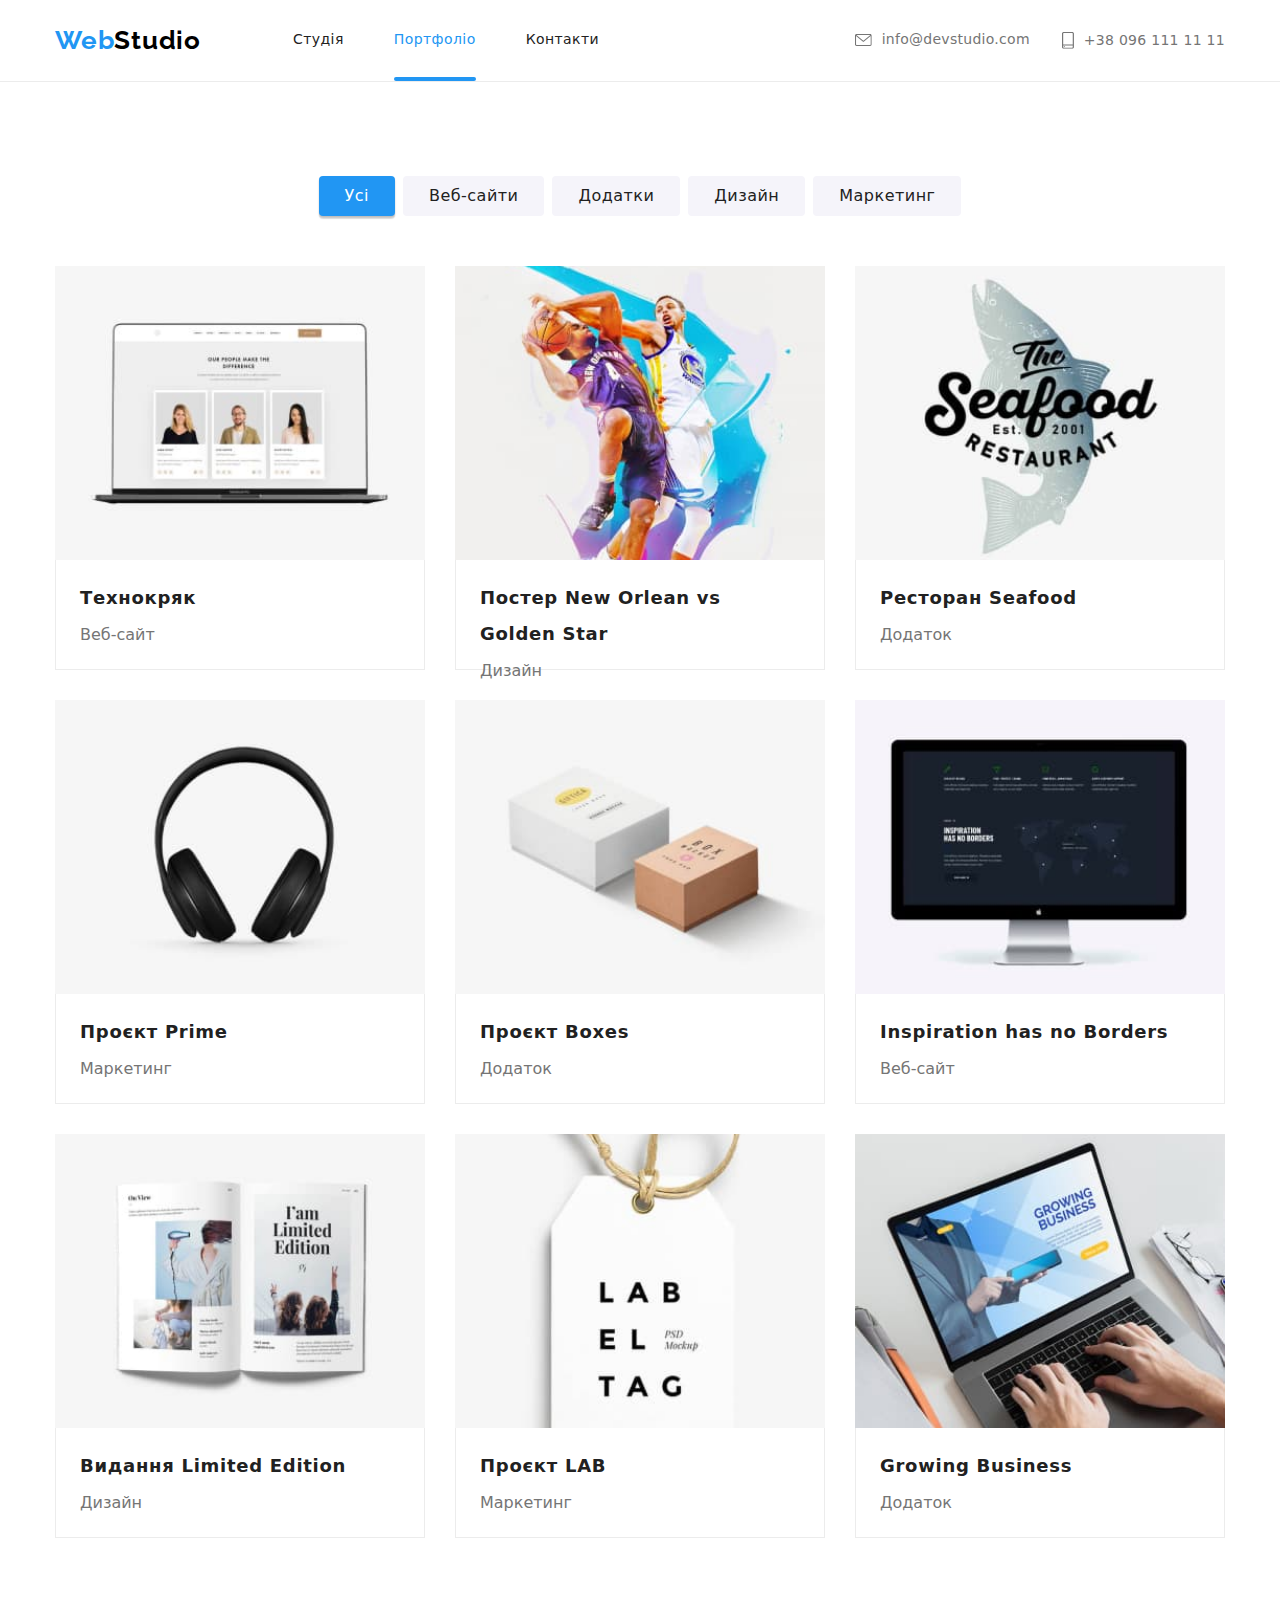
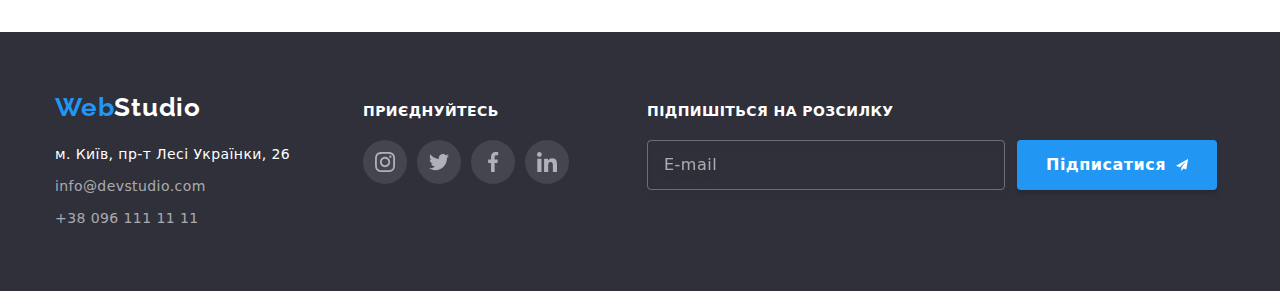
==== commit 10315eed: "Додає стилі моб меню до портфоліо, та до модального вікна" ====
--- a/portfolio.html
+++ b/portfolio.html
@@ -28,7 +28,7 @@
 					</a>
 					<button
 						type="button"
-						class="mobile__btn js-open-menu is-open"
+						class="mobile-menu__btn js-open-menu is-open"
 						aria-expanded="false"
 						aria-controls="mobile-menu"
 					>
@@ -440,28 +440,28 @@
 			</div>
 		</footer>
 <!--mobile-menu  -->
-		<div class="mobile-menu js-menu-container" id="mobile-menu">
-			<button type="button" class="mobile__btn js-close-menu">
-				<svg width="40" height="40" aria-label="перемикач мобільного меню" fill="currentColor">
-					<use href="./images/icons.svg#close"></use>
-				</svg>
-			</button>
-			<ul class="menu__list list">
-				<li class="menu__item"><a href="/" class="menu__link">Студія</a></li>
-				<li class="menu__item"><a href="/" class="menu__link">Портфоліо</a></li>
-				<li class="menu__item"><a href="/" class="menu__link">Контакти</a></li>
-			</ul>
-			<ul class="menu__contacts list">
-				<li class="menu__item"><a class="menu__tel" href="tel:+380961111111">+38 096 111 11 11</a></li>
-				<li class="menu__item"><a class="menu__mail" href="mailto:info@devstudio.com">info@devstudio.com</a></li>
-			</ul>
-			<ul class="menu__socials list">
-				<li><a class="menu__social-link" href="/">Instagram</a></li>
-				<li><a class="menu__social-link" href="/">Twitter</a></li>
-				<li><a class="menu__social-link" href="/">Facebook</a></li>
-				<li><a class="menu__social-link" href="/">LinkedIn</a></li>
-			</ul>
-		</div>
+<div class="mobile-menu js-menu-container" id="mobile-menu">
+	<button type="button" class="mobile-menu__btn js-close-menu">
+		<svg width="40" height="40" aria-label="перемикач мобільного меню" fill="currentColor">
+			<use href="./images/icons.svg#close"></use>
+		</svg>
+	</button>
+	<ul class="mobile-menu__list list">
+		<li class="mobile-menu__item"><a href="/" class="menu__link">Студія</a></li>
+		<li class="mobile-menu__item"><a href="./portfolio.html" class="menu__link">Портфоліо</a></li>
+		<li class="mobile-menu__item"><a href="/" class="menu__link">Контакти</a></li>
+	</ul>
+	<ul class="mobile-menu__contacts list">
+		<li class="mobile-menu__item"><a class="menu__tel" href="tel:+380961111111">+38 096 111 11 11</a></li>
+		<li class="mobile-menu__item"><a class="menu__mail" href="mailto:info@devstudio.com">info@devstudio.com</a></li>
+	</ul>
+	<ul class="mobile-menu__socials list">
+		<li class="mobile-menu__social-item"><a class="mobile-menu__social-link" href="/">Instagram</a></li>
+		<li class="mobile-menu__social-item"><a class="mobile-menu__social-link" href="/">Twitter</a></li>
+		<li class="mobile-menu__social-item"><a class="mobile-menu__social-link" href="/">Facebook</a></li>
+		<li class="mobile-menu__social-item"><a class="mobile-menu__social-link" href="/">LinkedIn</a></li>
+	</ul>
+</div>
 		<script defer src="js/mobile-menu.js"></script>
 	</body>
 </html>
--- a/css/main.min.css
+++ b/css/main.min.css
@@ -1 +1 @@
-:root{--main-font: "Roboto", Verdana, Arial, Helvetica, sans-serif;--main-font-size: 14px;--main-text-color: #757575;--title-text-color: #212121;--acsent-color: #2196F3;--white-color: #FFFFFF;--light-bg-color: #F5F4FA;--dark-bg-color: #2F303A;--button-color: #F5F4FA;--icons-color: #AFB1B8;--items: 3;--indent: 30px}h1,h2,h3,ul,p,img{margin:0}img{display:block}.list{padding:0;list-style:none}.clients__title,.team__title,.activity__title{margin-bottom:30px;text-align:center;font-weight:700;font-size:28px;line-height:1.18;letter-spacing:.03em;color:var(--title-text-color)}@media(min-width: 1200px){.clients__title,.team__title,.activity__title{font-weight:700;font-size:36px;line-height:1.167;letter-spacing:.03em;color:var(--title-text-color);text-align:center;margin-bottom:50px}}.visually-hidden{position:absolute;width:1px;height:1px;margin:-1px;border:0;padding:0;white-space:nowrap;-webkit-clip-path:inset(100%);clip-path:inset(100%);clip:rect(0 0 0 0);overflow:hidden}html{scroll-behavior:smooth}.page{font-family:var(--main-font);font-style:normal;font-weight:400;font-size:14px;line-height:1.71;letter-spacing:.03em;color:var(--main-text-color);background-color:var(--white-color)}.container{padding:0 15px;margin:0 auto;width:100vh;height:100%}@media(min-width: 480px){.container{width:480px;height:100%}}@media(min-width: 768px){.container{width:768px}}@media(min-width: 1200px){.container{width:1200px}}.portfolio-nav__btn,.button--send,.button--main{cursor:pointer;border-radius:4px;border:1px solid rgba(0,0,0,0)}.button--main{display:block;margin:0 auto;padding:10px 15px;width:200px;height:50px;font-weight:700;font-size:16px;line-height:1.88;letter-spacing:.06em;color:var(--white-color);-webkit-box-shadow:0px 4px 4px rgba(0,0,0,.15);box-shadow:0px 4px 4px rgba(0,0,0,.15);background-color:var(--acsent-color)}.button--send{margin:0 auto;padding:9px 28px;background-color:var(--acsent-color);width:200px;display:-webkit-box;display:-ms-flexbox;display:flex;-webkit-box-pack:center;-ms-flex-pack:center;justify-content:center;-webkit-box-align:center;-ms-flex-align:center;align-items:center;font-weight:700;font-size:16px;line-height:1.88;letter-spacing:.03em;color:var(--white-color);-webkit-box-shadow:0px 4px 4px rgba(0,0,0,.15);box-shadow:0px 4px 4px rgba(0,0,0,.15)}.button__icon{margin-left:10px;width:24px;height:24px;fill:var(--white-color)}.logo{display:-webkit-box;display:-ms-flexbox;display:flex;text-decoration:none;font-family:"Raleway",sans-serif;font-weight:700;font-size:24px;line-height:1.167;letter-spacing:.03em;color:#000}@media(min-width: 768px){.logo{margin-right:87px}}@media(min-width: 1200px){.logo{margin-right:92px;font-weight:700;font-size:26px;line-height:1.19;letter-spacing:.03em;color:#000}}.logo--accent{color:var(--acsent-color)}.logo--dark-them{margin:0 auto;color:var(--white-color);-webkit-box-pack:center;-ms-flex-pack:center;justify-content:center}@media(min-width: 1200px){.logo--dark-them{margin-right:92px}}.mobile-wrapper{display:-webkit-box;display:-ms-flexbox;display:flex;-webkit-box-pack:justify;-ms-flex-pack:justify;justify-content:space-between;-webkit-box-align:center;-ms-flex-align:center;align-items:center}.mobile-menu{position:fixed;top:0;left:0;width:100vw;height:100vh;padding:48px 25px;background-color:#fff;z-index:999;display:-webkit-box;display:-ms-flexbox;display:flex;-webkit-box-orient:vertical;-webkit-box-direction:normal;-ms-flex-direction:column;flex-direction:column;-webkit-transform:translateX(-100%);transform:translateX(-100%);-webkit-transition:-webkit-transform 250ms ease-in-out;transition:-webkit-transform 250ms ease-in-out;transition:transform 250ms ease-in-out;transition:transform 250ms ease-in-out, -webkit-transform 250ms ease-in-out}.mobile-menu.is-open{-webkit-transform:translateX(0);transform:translateX(0)}.mobile-menu__list{-webkit-box-flex:1;-ms-flex-positive:1;flex-grow:1}.mobile-menu__contacts{margin-top:auto;margin-bottom:64px}.menu__tel{font-weight:500;font-size:34px;line-height:1.18;letter-spacing:.02em;color:var(--acsent-color);text-decoration:none}.menu__mail{font-weight:500;font-size:24px;line-height:1.167;letter-spacing:.02em;color:var(--main-text-color);text-decoration:none}.mobile-menu__socials{display:-webkit-box;display:-ms-flexbox;display:flex}.mobile-menu__social-item{padding-right:10px}.mobile-menu__social-item:not(:first-child){border-left:1px solid rgba(33,33,33,.2);padding-left:10px}.mobile-menu__social-link{font-weight:500;font-size:18px;line-height:1.22;letter-spacing:.02em;color:var(--acsent-color);text-decoration:none}.mobile-menu__btn{min-height:40px;min-width:40px;display:-webkit-box;display:-ms-flexbox;display:flex;-webkit-box-align:center;-ms-flex-align:center;align-items:center;-webkit-box-pack:center;-ms-flex-pack:center;justify-content:center;margin-left:auto;padding:0;background-color:rgba(0,0,0,0);cursor:pointer;border:none;outline:none}.mobile-menu__btn.js-close-menu{position:absolute;top:10px;right:15px}.mobile-menu__btn:hover,.mobile-menu__btn:focus{color:var(--acsent-color)}@media(min-width: 768px){.mobile-menu__btn{display:none}}.mobile-menu__item:not(:last-child){margin-bottom:32px}.menu__link{font-weight:500;font-size:40px;line-height:1.175;letter-spacing:.02em;color:var(--title-text-color);text-decoration:none}.menu__link:hover,.menu__link:focus{color:var(--acsent-color)}.header{position:relative;border-bottom:1px solid #ececec;margin:0 auto}@media(min-width: 768px){.header{padding:0}}.header__wrapper{padding:10px 0;width:100%;display:-webkit-box;display:-ms-flexbox;display:flex;-webkit-box-align:center;-ms-flex-align:center;align-items:center;-webkit-box-pack:justify;-ms-flex-pack:justify;justify-content:space-between}@media(min-width: 768px){.header__wrapper{padding:0}}@media(min-width: 1200px){.header__wrapper{-webkit-box-pack:start;-ms-flex-pack:start;justify-content:flex-start}}.navigation{display:-webkit-box;display:-ms-flexbox;display:flex;-webkit-box-pack:justify;-ms-flex-pack:justify;justify-content:space-between;-webkit-box-align:center;-ms-flex-align:center;align-items:center}@media(max-width: 767px){.navigation{-webkit-box-pack:justify;-ms-flex-pack:justify;justify-content:space-between}}@media(max-width: 767px){.navigation{-webkit-box-pack:start;-ms-flex-pack:start;justify-content:flex-start}}.nav__list{display:none}@media(min-width: 768px){.nav__list{display:-webkit-box;display:-ms-flexbox;display:flex;-webkit-box-pack:justify;-ms-flex-pack:justify;justify-content:space-between;-webkit-box-align:center;-ms-flex-align:center;align-items:center;gap:50px;margin-right:95px}}.nav__link{display:inline-block;padding-top:32px;padding-bottom:33px;font-weight:500;font-size:14px;line-height:1.14;letter-spacing:.03em;color:#212121;text-decoration:none;-webkit-transition:color 250ms cubic-bezier(0.4, 0, 0.2, 1);transition:color 250ms cubic-bezier(0.4, 0, 0.2, 1)}.nav__link--current{color:var(--acsent-color);position:relative}.nav__link--current::after{content:"";position:absolute;bottom:0;display:block;width:100%;height:4px;background-color:var(--acsent-color);border-radius:2px}.nav__link:hover,.nav__link:focus{color:var(--acsent-color)}.auth-nav{display:none}@media(min-width: 768px){.auth-nav{display:-webkit-box;display:-ms-flexbox;display:flex;-webkit-box-orient:vertical;-webkit-box-direction:normal;-ms-flex-direction:column;flex-direction:column;-webkit-box-pack:start;-ms-flex-pack:start;justify-content:start;gap:10px;margin-left:auto}}@media(min-width: 1200px){.auth-nav{-webkit-box-orient:horizontal;-webkit-box-direction:normal;-ms-flex-direction:row;flex-direction:row;gap:30px;margin-left:auto}}.auth-nav__link{display:-webkit-box;display:-ms-flexbox;display:flex;-webkit-box-align:center;-ms-flex-align:center;align-items:center;font-weight:400;font-size:12px;line-height:1.167;letter-spacing:.02em;color:var(--main-text-color);text-decoration:none;-webkit-transition:color 250ms cubic-bezier(0.4, 0, 0.2, 1);transition:color 250ms cubic-bezier(0.4, 0, 0.2, 1)}.auth-nav__link:hover,.auth-nav__link:focus{color:var(--acsent-color)}@media(min-width: 1200px){.auth-nav__link{font-weight:500;font-size:14px;line-height:1.14;letter-spacing:.02em;color:var(--main-text-color)}}.auth-nav__icon{display:inline-block;fill:currentcolor}.auth-nav__icon--envelope{margin-right:10px;width:16.8px;height:12px}.auth-nav__icon--smartphon{margin-right:10px;margin-left:2px;width:12px;height:16.8px}.hero{padding-top:118px;padding-bottom:118px;max-width:480px;margin:0 auto;background-color:var(--dark-bg-color);text-align:center;background-image:-webkit-gradient(linear, left top, right top, from(rgba(47, 48, 58, 0.4)), to(rgba(47, 48, 58, 0.4))),url("../images/hero_mobile.jpg");background-image:linear-gradient(to right, rgba(47, 48, 58, 0.4), rgba(47, 48, 58, 0.4)),url("../images/hero_mobile.jpg");background-size:cover;background-repeat:no-repeat}@media(min-width: 768px){.hero{max-width:768px;background-image:-webkit-gradient(linear, left top, right top, from(rgba(47, 48, 58, 0.4)), to(rgba(47, 48, 58, 0.4))),url("../images/hero_tablet.jpg");background-image:linear-gradient(to right, rgba(47, 48, 58, 0.4), rgba(47, 48, 58, 0.4)),url("../images/hero_tablet.jpg")}}@media(min-width: 1200px){.hero{max-width:1600px;background-image:-webkit-gradient(linear, left top, right top, from(rgba(47, 48, 58, 0.4)), to(rgba(47, 48, 58, 0.4))),url("../images/hero_bg.jpg");background-image:linear-gradient(to right, rgba(47, 48, 58, 0.4), rgba(47, 48, 58, 0.4)),url("../images/hero_bg.jpg");padding-top:200px;padding-bottom:200px}}.hero__title{margin-bottom:30px;font-weight:900;font-size:26px;line-height:1.62;letter-spacing:.06em;color:var(--white-color);text-transform:uppercase}@media(min-width: 1200px){.hero__title{font-weight:900;font-size:44px;line-height:1.36;letter-spacing:.06em;color:var(--white-color)}}.features{padding-top:60px;padding-bottom:60px;background-color:var(--white-color)}@media(min-width: 1200px){.features{padding-top:94px;padding-bottom:94px}}@media(min-width: 768px){.features__list{display:-webkit-box;display:-ms-flexbox;display:flex;-ms-flex-wrap:wrap;flex-wrap:wrap;flex-wrap:wrap;gap:30px}}.features__card:not(:last-child){margin-bottom:30px}@media(min-width: 768px){.features__card:not(:last-child){margin-bottom:0}}@media(min-width: 768px){.features__card{--items: 2;--indent: 30px;-ms-flex-preferred-size:calc((100% - var(--indent)*(var(--items) - 1))/var(--items));flex-basis:calc((100% - var(--indent)*(var(--items) - 1))/var(--items))}}@media(min-width: 1200px){.features__card{--items: 4;--indent: 30px;-ms-flex-preferred-size:calc((100% - var(--indent)*(var(--items) - 1))/var(--items));flex-basis:calc((100% - var(--indent)*(var(--items) - 1))/var(--items))}}.features__item{display:-webkit-box;display:-ms-flexbox;display:flex;-webkit-box-align:center;-ms-flex-align:center;align-items:center;-webkit-box-pack:center;-ms-flex-pack:center;justify-content:center;width:100%;height:120px;margin-bottom:30px;background:var(--light-bg-color);border-radius:4px}.features__icon{display:inline-block}.features__title{margin-bottom:10px;text-align:center;font-weight:700;font-size:14px;line-height:1.14;letter-spacing:.03em;color:var(--title-text-color);text-transform:uppercase}@media(min-width: 768px){.features__title{text-align:left}}.features__txt{font-weight:400;font-size:14px;line-height:2;letter-spacing:.03em;color:var(--main-text-color)}.activity{display:none;padding-top:0;padding-bottom:94px;border-color:var(--white-color)}@media(min-width: 1200px){.activity{display:block}}.activity__list{display:-webkit-box;display:-ms-flexbox;display:flex;-webkit-box-align:center;-ms-flex-align:center;align-items:center;gap:var(--indent)}.activity__item{position:relative;-ms-flex-preferred-size:calc((100% - var(--indent)*(var(--items) - 1))/var(--items));flex-basis:calc((100% - var(--indent)*(var(--items) - 1))/var(--items))}.activity__label{position:absolute;bottom:0;width:100%;height:70px;padding-top:25px;background-color:rgba(47,48,58,.8)}.activity__subtitle{font-weight:700;font-size:14px;line-height:1.14;letter-spacing:.03em;color:#fff;text-transform:uppercase;text-align:center}.social{width:206px;margin:0 auto;display:-webkit-box;display:-ms-flexbox;display:flex}.social__icon--dark-them{fill:var(--white-color);-webkit-transition:fill 250ms cubic-bezier(0.4, 0, 0.2, 1);transition:fill 250ms cubic-bezier(0.4, 0, 0.2, 1)}.social__link{display:-webkit-box;display:-ms-flexbox;display:flex;-webkit-box-pack:center;-ms-flex-pack:center;justify-content:center;-webkit-box-align:center;-ms-flex-align:center;align-items:center;width:44px;height:44px;background-color:rgba(255,255,255,.1);border-radius:50%;-webkit-transition:background-color 250ms cubic-bezier(0.4, 0, 0.2, 1);transition:background-color 250ms cubic-bezier(0.4, 0, 0.2, 1)}.social__link:hover,.social__link:focus{background-color:var(--acsent-color)}.social__item{position:relative;width:calc((100% - 30px)/4);-o-object-position:center;object-position:center}.social__item:not(:first-child){margin-left:10px}.social__icon{fill:var(--icons-color);position:absolute;width:20px;height:20px;top:50%;left:50%;-webkit-transform:translate(-50%, -50%);transform:translate(-50%, -50%);-webkit-transition:fill 250ms cubic-bezier(0.4, 0, 0.2, 1);transition:fill 250ms cubic-bezier(0.4, 0, 0.2, 1)}.social__link:hover .social__icon,.social__link:focus .social__icon{fill:var(--white-color)}.team{padding-top:60px;padding-bottom:60px;background-color:var(--light-bg-color)}@media(min-width: 1200px){.team{padding-top:94px;padding-bottom:94px}}@media(min-width: 768px){.team__list{display:-webkit-box;display:-ms-flexbox;display:flex;-ms-flex-wrap:wrap;flex-wrap:wrap;gap:30px}}.team__card{width:100%;border-radius:0px 0px 4px 4px;-webkit-box-shadow:0px 1px 3px rgba(0,0,0,.12),0px 1px 1px rgba(0,0,0,.14),0px 2px 1px rgba(0,0,0,.2);box-shadow:0px 1px 3px rgba(0,0,0,.12),0px 1px 1px rgba(0,0,0,.14),0px 2px 1px rgba(0,0,0,.2)}.team__img{width:100%}@media(min-width: 480px){.team__img{width:450px}}@media(min-width: 768px){.team__img{width:354px}}@media(min-width: 1200px){.team__img{width:270px}}.team__li-item{text-align:center}.team__li-item:not(:last-child){margin-bottom:30px}@media(min-width: 768px){.team__li-item:not(:last-child){margin-bottom:0}}@media(min-width: 768px){.team__li-item{--items: 2;--indent: 30px;-ms-flex-preferred-size:calc((100% - var(--indent)*(var(--items) - 1))/var(--items));flex-basis:calc((100% - var(--indent)*(var(--items) - 1))/var(--items))}}@media(min-width: 1200px){.team__li-item{--items: 4;--indent: 30px;-ms-flex-preferred-size:calc((100% - var(--indent)*(var(--items) - 1))/var(--items));flex-basis:calc((100% - var(--indent)*(var(--items) - 1))/var(--items))}}.team__txt{padding:30px 30px 24px;border-radius:0px 0px 4px 4px;background-color:var(--white-color)}@media(min-width: 1200px){.team__txt{padding:30px}}.section__name{margin-bottom:10px;text-align:center;font-weight:500;font-size:16px;line-height:1.19;letter-spacing:.03em;color:var(--title-text-color)}.team__position{margin-bottom:16px;font-weight:400;font-size:16px;line-height:1.19;letter-spacing:.03em;color:var(--main-text-color);text-align:center}.clients{padding-top:60px;padding-bottom:60px}@media(min-width: 1200px){.clients{padding-top:94px;padding-bottom:94px}}.clients__list{display:-webkit-box;display:-ms-flexbox;display:flex;-ms-flex-wrap:wrap;flex-wrap:wrap;gap:30px}.clients__item{height:92px;width:calc((100% - 30px)/2)}@media(min-width: 768px){.clients__item{--items: 3;--indent: 30px;-ms-flex-preferred-size:calc((100% - var(--indent)*(var(--items) - 1))/var(--items));flex-basis:calc((100% - var(--indent)*(var(--items) - 1))/var(--items))}}@media(min-width: 1200px){.clients__item{--items: 6;--indent: 30px;-ms-flex-preferred-size:calc((100% - var(--indent)*(var(--items) - 1))/var(--items));flex-basis:calc((100% - var(--indent)*(var(--items) - 1))/var(--items))}}.clients__link{display:-webkit-box;display:-ms-flexbox;display:flex;-webkit-box-pack:center;-ms-flex-pack:center;justify-content:center;-webkit-box-align:center;-ms-flex-align:center;align-items:center;width:100%;height:100%;border:1px solid #afb1b8;border-radius:3px;-webkit-transition:border 250ms cubic-bezier(0.4, 0, 0.2, 1);transition:border 250ms cubic-bezier(0.4, 0, 0.2, 1)}.clients__link:hover,.clients__link:focus{border:1px solid var(--acsent-color)}.clients__logo{fill:var(--icons-color);width:85px;height:48px;-webkit-transition:fill 250ms cubic-bezier(0.4, 0, 0.2, 1);transition:fill 250ms cubic-bezier(0.4, 0, 0.2, 1)}.clients__link:hover .clients__logo,.clients__link:focus .clients__logo{fill:var(--acsent-color)}.footer{padding-top:60px;padding-bottom:60px;background-color:var(--dark-bg-color);font-style:normal}.footer__wrapper{text-align:center}@media(min-width: 768px){.footer__wrapper{display:-webkit-box;display:-ms-flexbox;display:flex;-webkit-box-pack:center;-ms-flex-pack:center;justify-content:center;-webkit-box-align:baseline;-ms-flex-align:baseline;align-items:baseline;gap:165px;margin-bottom:60px}}@media(min-width: 1200px){.footer__wrapper{gap:70px;margin-bottom:0}}.footer__wrapper--desctop{display:block;margin-bottom:0}@media(min-width: 1200px){.footer__wrapper--desctop{display:-webkit-box;display:-ms-flexbox;display:flex;-webkit-box-pack:center;-ms-flex-pack:center;justify-content:center;-webkit-box-align:baseline;-ms-flex-align:baseline;align-items:baseline;margin-bottom:0}}address{margin-top:20px;margin-bottom:60px}@media(min-width: 768px){address{margin-bottom:0}}@media(min-width: 1200px){address{text-align:left}}.footer__contact:not(:last-child){margin-bottom:8px}.footer__link{display:inline-block;font-style:normal;font-weight:400;font-size:14px;line-height:1.71;letter-spacing:.03em;color:rgba(255,255,255,.6);text-decoration:none;-webkit-transition:color 250ms cubic-bezier(0.4, 0, 0.2, 1);transition:color 250ms cubic-bezier(0.4, 0, 0.2, 1)}.footer__link:hover,.footer__link:focus{color:var(--acsent-color)}.footer__link--physical{color:var(--white-color)}.footer__title{margin-bottom:20px;font-weight:700;font-size:14px;line-height:1.14;letter-spacing:.03em;color:var(--white-color);text-transform:uppercase}@media(min-width: 1200px){.footer__title{text-align:left}}.footer__join{text-align:center;margin-bottom:60px}@media(min-width: 768px){.footer__join{margin-bottom:0}}.footer__subscribe{margin:0 auto;text-align:center}.footer__send-block{-webkit-box-align:center;-ms-flex-align:center;align-items:center}@media(min-width: 1200px){.footer__send-block{margin-bottom:0;display:-webkit-box;display:-ms-flexbox;display:flex;-webkit-box-align:center;-ms-flex-align:center;align-items:center}}.footer__input{margin-bottom:20px;padding:15px 16px;width:100%;height:50px;background-color:rgba(0,0,0,0);border:1px solid rgba(255,255,255,.3);-webkit-filter:drop-shadow(0px 4px 4px rgba(0, 0, 0, 0.15));filter:drop-shadow(0px 4px 4px rgba(0, 0, 0, 0.15));border-radius:4px;font-size:16px;line-height:1.25;letter-spacing:.03em;color:var(--white-color)}@media(min-width: 768px){.footer__input{width:450px}}@media(min-width: 1200px){.footer__input{width:358px;margin-bottom:0;margin-right:12px}}.footer__form input::-webkit-input-placeholder{font-size:16px;line-height:1.25;color:rgba(255,255,255,.6)}.footer__form input::-moz-placeholder{font-size:16px;line-height:1.25;color:rgba(255,255,255,.6)}.footer__form input:-ms-input-placeholder{font-size:16px;line-height:1.25;color:rgba(255,255,255,.6)}.footer__form input::-ms-input-placeholder{font-size:16px;line-height:1.25;color:rgba(255,255,255,.6)}.footer__form input::placeholder{font-size:16px;line-height:1.25;color:rgba(255,255,255,.6)}.backdrop{position:fixed;display:-webkit-box;display:-ms-flexbox;display:flex;-webkit-box-pack:center;-ms-flex-pack:center;justify-content:center;-webkit-box-align:center;-ms-flex-align:center;align-items:center;top:0;left:0;width:100vw;height:100vh;z-index:10;-webkit-transform:translatex(0) scale(1);transform:translatex(0) scale(1);opacity:1;pointer-events:visible;padding:15px 15px;background-color:rgba(0,0,0,.2);-webkit-transition:opacity 250ms cubic-bezier(0.4, 0, 0.2, 1) 200ms,visibility 250ms cubic-bezier(0.4, 0, 0.2, 1),-webkit-transform 250ms cubic-bezier(0.4, 0, 0.2, 1);transition:opacity 250ms cubic-bezier(0.4, 0, 0.2, 1) 200ms,visibility 250ms cubic-bezier(0.4, 0, 0.2, 1),-webkit-transform 250ms cubic-bezier(0.4, 0, 0.2, 1);transition:transform 250ms cubic-bezier(0.4, 0, 0.2, 1),opacity 250ms cubic-bezier(0.4, 0, 0.2, 1) 200ms,visibility 250ms cubic-bezier(0.4, 0, 0.2, 1);transition:transform 250ms cubic-bezier(0.4, 0, 0.2, 1),opacity 250ms cubic-bezier(0.4, 0, 0.2, 1) 200ms,visibility 250ms cubic-bezier(0.4, 0, 0.2, 1),-webkit-transform 250ms cubic-bezier(0.4, 0, 0.2, 1)}.is-hidden{visibility:hidden;opacity:0;pointer-events:none;-webkit-transform:translatex(-100%) scale(0);transform:translatex(-100%) scale(0)}.modal{position:absolute;padding:40px;width:100%;height:609px;background:var(--white-color);-webkit-box-shadow:0px 1px 3px rgba(0,0,0,.12),0px 1px 1px rgba(0,0,0,.14),0px 2px 1px rgba(0,0,0,.2);box-shadow:0px 1px 3px rgba(0,0,0,.12),0px 1px 1px rgba(0,0,0,.14),0px 2px 1px rgba(0,0,0,.2);border-radius:4px;opacity:1;top:50%;left:50%;-webkit-transform:translate(-50%, -50%) scale(1);transform:translate(-50%, -50%) scale(1);pointer-events:visible;-webkit-transition:opacity 250ms cubic-bezier(0.4, 0, 0.2, 1) 200ms,visibility 250ms cubic-bezier(0.4, 0, 0.2, 1),-webkit-transform 250ms cubic-bezier(0.4, 0, 0.2, 1) 200ms;transition:opacity 250ms cubic-bezier(0.4, 0, 0.2, 1) 200ms,visibility 250ms cubic-bezier(0.4, 0, 0.2, 1),-webkit-transform 250ms cubic-bezier(0.4, 0, 0.2, 1) 200ms;transition:opacity 250ms cubic-bezier(0.4, 0, 0.2, 1) 200ms,transform 250ms cubic-bezier(0.4, 0, 0.2, 1) 200ms,visibility 250ms cubic-bezier(0.4, 0, 0.2, 1);transition:opacity 250ms cubic-bezier(0.4, 0, 0.2, 1) 200ms,transform 250ms cubic-bezier(0.4, 0, 0.2, 1) 200ms,visibility 250ms cubic-bezier(0.4, 0, 0.2, 1),-webkit-transform 250ms cubic-bezier(0.4, 0, 0.2, 1) 200ms}.backdrop.is-hidden .modal{opacity:0;-webkit-transform:scale(2);transform:scale(2);pointer-events:none;visibility:hidden}@media(min-width: 480px){.modal{width:450px;height:609px}}@media(min-width: 1200px){.modal{width:528px;min-height:581px}}.modal__close{position:absolute;display:-webkit-box;display:-ms-flexbox;display:flex;-webkit-box-pack:center;-ms-flex-pack:center;justify-content:center;-webkit-box-align:center;-ms-flex-align:center;align-items:center;top:8px;right:8px;width:30px;height:30px;border:1px solid rgba(0,0,0,.1);border-radius:50%;background-color:var(--white-color)}.modal__close::before,.modal__close::after{content:"";position:absolute;display:block;width:14px;height:2px;background-color:#000;border-radius:1px;-webkit-transition:background-color 250ms cubic-bezier(0.4, 0, 0.2, 1),-webkit-transform 250ms cubic-bezier(0.4, 0, 0.2, 1);transition:background-color 250ms cubic-bezier(0.4, 0, 0.2, 1),-webkit-transform 250ms cubic-bezier(0.4, 0, 0.2, 1);transition:background-color 250ms cubic-bezier(0.4, 0, 0.2, 1),transform 250ms cubic-bezier(0.4, 0, 0.2, 1);transition:background-color 250ms cubic-bezier(0.4, 0, 0.2, 1),transform 250ms cubic-bezier(0.4, 0, 0.2, 1),-webkit-transform 250ms cubic-bezier(0.4, 0, 0.2, 1)}.modal__close::before{-webkit-transform:rotate(45deg);transform:rotate(45deg)}.modal__close::after{-webkit-transform:rotate(-45deg);transform:rotate(-45deg)}.modal__close:hover::before,.modal__close:focus::before{background-color:var(--acsent-color);-webkit-transform:rotate(405deg);transform:rotate(405deg)}.modal__close:hover::after,.modal__close:focus::after{background-color:var(--acsent-color);-webkit-transform:rotate(315deg);transform:rotate(315deg)}.modal__form{display:-webkit-box;display:-ms-flexbox;display:flex;-webkit-box-orient:vertical;-webkit-box-direction:normal;-ms-flex-direction:column;flex-direction:column;font-weight:400;font-size:12px;line-height:1.167;letter-spacing:.01em;color:var(--main-text-color)}.modal__title{margin-bottom:10px;font-weight:700;font-size:20px;line-height:1.5;letter-spacing:.03em;color:var(--title-text-color);text-align:center}.modal__label{position:relative;font-weight:400;font-size:12px;line-height:1.17;letter-spacing:.01em;color:var(--main-text-color)}.modal__input{padding:12px 42px;width:100%;height:40px;border:1px solid rgba(33,33,33,.2);border-radius:4px;-webkit-transition:outline 250ms cubic-bezier(0.4, 0, 0.2, 1);transition:outline 250ms cubic-bezier(0.4, 0, 0.2, 1)}.modal__input:focus{outline-offset:-1px;outline:1px solid var(--acsent-color)}@media(min-width: 1200px){.modal__input{margin-bottom:3px}}.modal__icon{position:absolute;top:29px;left:12px;fill:currentColor}.modal__comment{resize:none;padding:12px 16px;width:100%;height:120px;border:1px solid rgba(33,33,33,.2);border-radius:4px;font-weight:400;font-size:12px;line-height:1.17;letter-spacing:.01em;color:rgba(117,117,117,.5);-webkit-transition:outline 250ms cubic-bezier(0.4, 0, 0.2, 1);transition:outline 250ms cubic-bezier(0.4, 0, 0.2, 1)}.modal__comment:focus{outline-offset:-1px;outline:1px solid var(--acsent-color)}.modal__icon-wrap{color:var(--title-text-color);-webkit-transition:color 250ms cubic-bezier(0.4, 0, 0.2, 1);transition:color 250ms cubic-bezier(0.4, 0, 0.2, 1)}.modal__label:focus-within .modal__icon-wrap{color:var(--acsent-color)}.checkbox{display:-webkit-box;display:-ms-flexbox;display:flex;-webkit-box-pack:center;-ms-flex-pack:center;justify-content:center;-webkit-box-align:center;-ms-flex-align:center;align-items:center;margin:20px auto 30px;font-weight:400;font-size:12px;line-height:1.167;letter-spacing:.03em;color:var(--main-text-color)}@media(min-width: 1200px){.checkbox{font-weight:400;font-size:14px;line-height:1.71;letter-spacing:.03em;color:var(--main-text-color)}}.checkbox__link{margin-left:4px;color:var(--acsent-color)}.checkbox__input{display:inline-block;position:absolute;width:1px;height:1px;overflow:hidden;clip:rect(0 0 0 0)}.checkbox__icon{margin-right:9px;display:block;width:16;height:16px;border:2px solid var(--title-text-color);border-radius:2px;fill:rgba(0,0,0,0);-webkit-transition:fill 250ms cubic-bezier(0.4, 0, 0.2, 1),background-color 250ms cubic-bezier(0.4, 0, 0.2, 1),border 250ms cubic-bezier(0.4, 0, 0.2, 1);transition:fill 250ms cubic-bezier(0.4, 0, 0.2, 1),background-color 250ms cubic-bezier(0.4, 0, 0.2, 1),border 250ms cubic-bezier(0.4, 0, 0.2, 1)}.checkbox__input:checked~.checkbox__icon{fill:var(--white-color);background-color:var(--acsent-color);border:2px solid var(--acsent-color)}.portfolio{padding-top:94px;padding-bottom:94px}.portfolio-nav{display:-webkit-box;display:-ms-flexbox;display:flex;-webkit-box-pack:center;-ms-flex-pack:center;justify-content:center;margin-bottom:50px;-ms-flex-wrap:wrap;flex-wrap:wrap;-webkit-column-gap:8px;-moz-column-gap:8px;column-gap:8px;row-gap:15px;-webkit-box-pack:start;-ms-flex-pack:start;justify-content:start;-webkit-box-align:center;-ms-flex-align:center;align-items:center}@media(min-width: 768px){.portfolio-nav{-webkit-box-pack:center;-ms-flex-pack:center;justify-content:center}}.portfolio-nav__btn{display:block;padding:6px 25px;font-weight:500;font-size:16px;line-height:1.62;letter-spacing:.03em;color:var(--title-text-color);background-color:var(--button-color);text-align:center;-webkit-transition-property:color,background-color,-webkit-box-shadow;transition-property:color,background-color,-webkit-box-shadow;transition-property:color,background-color,box-shadow;transition-property:color,background-color,box-shadow,-webkit-box-shadow;-webkit-transition-duration:250ms;transition-duration:250ms;-webkit-transition-timing-function:cubic-bezier(0.4, 0, 0.2, 1);transition-timing-function:cubic-bezier(0.4, 0, 0.2, 1)}.portfolio-nav__btn.active,.portfolio-nav__btn:hover,.portfolio-nav__btn:focus{color:var(--white-color);background-color:var(--acsent-color);cursor:pointer;-webkit-box-shadow:0px 3px 1px rgba(0,0,0,.1),0px 1px 2px rgba(0,0,0,.08),0px 2px 2px rgba(0,0,0,.12);box-shadow:0px 3px 1px rgba(0,0,0,.1),0px 1px 2px rgba(0,0,0,.08),0px 2px 2px rgba(0,0,0,.12)}@media(min-width: 768px){.portfolio__list{display:-webkit-box;display:-ms-flexbox;display:flex;-ms-flex-wrap:wrap;flex-wrap:wrap;gap:30px}}.portfolio__item{width:100%}@media(max-width: 767px){.portfolio__item:not(:last-child){margin-bottom:30px}}@media(min-width: 768px){.portfolio__item{margin-bottom:0;--items: 2;--indent: 30px;-ms-flex-preferred-size:calc((100% - var(--indent)*(var(--items) - 1))/var(--items));flex-basis:calc((100% - var(--indent)*(var(--items) - 1))/var(--items))}}@media(min-width: 1200px){.portfolio__item{margin-bottom:0;--items: 4;--indent: 30px;-ms-flex-preferred-size:calc((100% - var(--indent)*(var(--items) - 1))/var(--items));flex-basis:calc((100% - var(--indent)*(var(--items) - 1))/var(--items))}}.portfolio__link{display:block;text-decoration:none;-webkit-transition:-webkit-box-shadow 250ms cubic-bezier(0.4, 0, 0.2, 1);transition:-webkit-box-shadow 250ms cubic-bezier(0.4, 0, 0.2, 1);transition:box-shadow 250ms cubic-bezier(0.4, 0, 0.2, 1);transition:box-shadow 250ms cubic-bezier(0.4, 0, 0.2, 1), -webkit-box-shadow 250ms cubic-bezier(0.4, 0, 0.2, 1)}.portfolio__link:hover,.portfolio__link:focus{-webkit-box-shadow:0px 1px 1px rgba(0,0,0,.12),0px 4px 4px rgba(0,0,0,.06),1px 4px 6px rgba(0,0,0,.16);box-shadow:0px 1px 1px rgba(0,0,0,.12),0px 4px 4px rgba(0,0,0,.06),1px 4px 6px rgba(0,0,0,.16)}.portfolio__info{padding:20px 24px;height:110px;border-bottom:1px solid #ececec;border-right:1px solid #ececec;border-left:1px solid #ececec;display:-webkit-box;display:-ms-flexbox;display:flex;-webkit-box-orient:vertical;-webkit-box-direction:normal;-ms-flex-direction:column;flex-direction:column}@media(min-width: 768px)and (max-width: 1199px){.portfolio__item:nth-child(-n+2) .portfolio__info{height:146px}}.portfolio__subtitle{margin-bottom:4px;font-weight:700;font-size:18px;line-height:2;letter-spacing:.04em;color:var(--title-text-color)}.portfolio__text{font-size:16px;line-height:1.87;color:var(--main-text-color)}.portfolio__thumb{position:relative;overflow:hidden}.portfolio__img{-o-object-fit:cover;object-fit:cover;width:100%}@media(min-width: 480px){.portfolio__img{width:450px;height:294px}}@media(min-width: 768px){.portfolio__img{width:354px;height:294px}}@media(min-width: 1200px){.portfolio__img{width:370px;height:294px}}.portfolio__overlay{position:absolute;top:0;left:0;width:100%;height:100%;padding:77px 24px;background-color:rgba(33,150,243,.9);-webkit-transform:translatey(100%);transform:translatey(100%);-webkit-transition:-webkit-transform 250ms cubic-bezier(0.4, 0, 0.2, 1);transition:-webkit-transform 250ms cubic-bezier(0.4, 0, 0.2, 1);transition:transform 250ms cubic-bezier(0.4, 0, 0.2, 1);transition:transform 250ms cubic-bezier(0.4, 0, 0.2, 1), -webkit-transform 250ms cubic-bezier(0.4, 0, 0.2, 1)}.portfolio__link:hover .portfolio__overlay,.portfolio__link:focus .portfolio__overlay{-webkit-transform:translatey(0);transform:translatey(0)}@media(min-width: 768px){.portfolio__overlay{padding:50px 24px 75px}}@media(min-width: 1200px){.portfolio__overlay{padding:63px 24px}}.portfolio__overlay-txt{font-weight:400;font-size:18px;line-height:1.56;letter-spacing:.03em;color:var(--white-color)}/*# sourceMappingURL=main.min.css.map */+:root{--main-font: "Roboto", Verdana, Arial, Helvetica, sans-serif;--main-font-size: 14px;--main-text-color: #757575;--title-text-color: #212121;--acsent-color: #2196F3;--white-color: #FFFFFF;--light-bg-color: #F5F4FA;--dark-bg-color: #2F303A;--button-color: #F5F4FA;--icons-color: #AFB1B8;--items: 3;--indent: 30px}h1,h2,h3,ul,p,img{margin:0}img{display:block}.list{padding:0;list-style:none}.clients__title,.team__title,.activity__title{margin-bottom:30px;text-align:center;font-weight:700;font-size:28px;line-height:1.18;letter-spacing:.03em;color:var(--title-text-color)}@media(min-width: 1200px){.clients__title,.team__title,.activity__title{font-weight:700;font-size:36px;line-height:1.167;letter-spacing:.03em;color:var(--title-text-color);text-align:center;margin-bottom:50px}}.visually-hidden{position:absolute;width:1px;height:1px;margin:-1px;border:0;padding:0;white-space:nowrap;-webkit-clip-path:inset(100%);clip-path:inset(100%);clip:rect(0 0 0 0);overflow:hidden}html{scroll-behavior:smooth}.page{font-family:var(--main-font);font-style:normal;font-weight:400;font-size:14px;line-height:1.71;letter-spacing:.03em;color:var(--main-text-color);background-color:var(--white-color)}.container{padding:0 15px;margin:0 auto;width:100vh;height:100%}@media(min-width: 480px){.container{width:480px;height:100%}}@media(min-width: 768px){.container{width:768px}}@media(min-width: 1200px){.container{width:1200px}}.portfolio-nav__btn,.button--send,.button--main{cursor:pointer;border-radius:4px;border:1px solid rgba(0,0,0,0)}.button--main{display:block;margin:0 auto;padding:10px 15px;width:200px;height:50px;font-weight:700;font-size:16px;line-height:1.88;letter-spacing:.06em;color:var(--white-color);-webkit-box-shadow:0px 4px 4px rgba(0,0,0,.15);box-shadow:0px 4px 4px rgba(0,0,0,.15);background-color:var(--acsent-color)}.button--send{margin:0 auto;padding:9px 28px;background-color:var(--acsent-color);width:200px;display:-webkit-box;display:-ms-flexbox;display:flex;-webkit-box-pack:center;-ms-flex-pack:center;justify-content:center;-webkit-box-align:center;-ms-flex-align:center;align-items:center;font-weight:700;font-size:16px;line-height:1.88;letter-spacing:.03em;color:var(--white-color);-webkit-box-shadow:0px 4px 4px rgba(0,0,0,.15);box-shadow:0px 4px 4px rgba(0,0,0,.15)}.button__icon{margin-left:10px;width:24px;height:24px;fill:var(--white-color)}.logo{display:-webkit-box;display:-ms-flexbox;display:flex;text-decoration:none;font-family:"Raleway",sans-serif;font-weight:700;font-size:24px;line-height:1.167;letter-spacing:.03em;color:#000}@media(min-width: 768px){.logo{margin-right:87px}}@media(min-width: 1200px){.logo{margin-right:92px;font-weight:700;font-size:26px;line-height:1.19;letter-spacing:.03em;color:#000}}.logo--accent{color:var(--acsent-color)}.logo--dark-them{margin:0 auto;color:var(--white-color);-webkit-box-pack:center;-ms-flex-pack:center;justify-content:center}@media(min-width: 1200px){.logo--dark-them{margin-right:92px}}.mobile-wrapper{display:-webkit-box;display:-ms-flexbox;display:flex;-webkit-box-pack:justify;-ms-flex-pack:justify;justify-content:space-between;-webkit-box-align:center;-ms-flex-align:center;align-items:center}.mobile-menu{position:fixed;top:0;left:0;width:100vw;height:100vh;padding:48px 25px;background-color:#fff;z-index:999;display:-webkit-box;display:-ms-flexbox;display:flex;-webkit-box-orient:vertical;-webkit-box-direction:normal;-ms-flex-direction:column;flex-direction:column;-webkit-transform:translateX(-100%);transform:translateX(-100%);-webkit-transition:-webkit-transform 250ms ease-in-out;transition:-webkit-transform 250ms ease-in-out;transition:transform 250ms ease-in-out;transition:transform 250ms ease-in-out, -webkit-transform 250ms ease-in-out}.mobile-menu.is-open{-webkit-transform:translateX(0);transform:translateX(0)}.mobile-menu__list{-webkit-box-flex:1;-ms-flex-positive:1;flex-grow:1}.mobile-menu__contacts{margin-top:auto;margin-bottom:64px}.menu__tel{font-weight:500;font-size:34px;line-height:1.18;letter-spacing:.02em;color:var(--acsent-color);text-decoration:none}.menu__mail{font-weight:500;font-size:24px;line-height:1.167;letter-spacing:.02em;color:var(--main-text-color);text-decoration:none}.mobile-menu__socials{display:-webkit-box;display:-ms-flexbox;display:flex}.mobile-menu__social-item{padding-right:10px}.mobile-menu__social-item:not(:first-child){border-left:1px solid rgba(33,33,33,.2);padding-left:10px}.mobile-menu__social-link{font-weight:500;font-size:18px;line-height:1.22;letter-spacing:.02em;color:var(--acsent-color);text-decoration:none}.mobile-menu__btn{min-height:40px;min-width:40px;display:-webkit-box;display:-ms-flexbox;display:flex;-webkit-box-align:center;-ms-flex-align:center;align-items:center;-webkit-box-pack:center;-ms-flex-pack:center;justify-content:center;margin-left:auto;padding:0;background-color:rgba(0,0,0,0);cursor:pointer;border:none;outline:none}.mobile-menu__btn.js-close-menu{position:absolute;top:10px;right:15px}.mobile-menu__btn:hover,.mobile-menu__btn:focus{color:var(--acsent-color)}@media(min-width: 768px){.mobile-menu__btn{display:none}}.mobile-menu__item:not(:last-child){margin-bottom:32px}.menu__link{font-weight:500;font-size:40px;line-height:1.175;letter-spacing:.02em;color:var(--title-text-color);text-decoration:none}.menu__link:hover,.menu__link:focus{color:var(--acsent-color)}.header{position:relative;border-bottom:1px solid #ececec;margin:0 auto}@media(min-width: 768px){.header{padding:0}}.header__wrapper{padding:10px 0;width:100%;display:-webkit-box;display:-ms-flexbox;display:flex;-webkit-box-align:center;-ms-flex-align:center;align-items:center;-webkit-box-pack:justify;-ms-flex-pack:justify;justify-content:space-between}@media(min-width: 768px){.header__wrapper{padding:0}}@media(min-width: 1200px){.header__wrapper{-webkit-box-pack:start;-ms-flex-pack:start;justify-content:flex-start}}.navigation{display:-webkit-box;display:-ms-flexbox;display:flex;-webkit-box-pack:justify;-ms-flex-pack:justify;justify-content:space-between;-webkit-box-align:center;-ms-flex-align:center;align-items:center}@media(max-width: 767px){.navigation{-webkit-box-pack:justify;-ms-flex-pack:justify;justify-content:space-between}}@media(max-width: 767px){.navigation{-webkit-box-pack:start;-ms-flex-pack:start;justify-content:flex-start}}.nav__list{display:none}@media(min-width: 768px){.nav__list{display:-webkit-box;display:-ms-flexbox;display:flex;-webkit-box-pack:justify;-ms-flex-pack:justify;justify-content:space-between;-webkit-box-align:center;-ms-flex-align:center;align-items:center;gap:50px;margin-right:95px}}.nav__link{display:inline-block;padding-top:32px;padding-bottom:33px;font-weight:500;font-size:14px;line-height:1.14;letter-spacing:.03em;color:#212121;text-decoration:none;-webkit-transition:color 250ms cubic-bezier(0.4, 0, 0.2, 1);transition:color 250ms cubic-bezier(0.4, 0, 0.2, 1)}.nav__link--current{color:var(--acsent-color);position:relative}.nav__link--current::after{content:"";position:absolute;bottom:0;display:block;width:100%;height:4px;background-color:var(--acsent-color);border-radius:2px}.nav__link:hover,.nav__link:focus{color:var(--acsent-color)}.auth-nav{display:none}@media(min-width: 768px){.auth-nav{display:-webkit-box;display:-ms-flexbox;display:flex;-webkit-box-orient:vertical;-webkit-box-direction:normal;-ms-flex-direction:column;flex-direction:column;-webkit-box-pack:start;-ms-flex-pack:start;justify-content:start;gap:10px;margin-left:auto}}@media(min-width: 1200px){.auth-nav{-webkit-box-orient:horizontal;-webkit-box-direction:normal;-ms-flex-direction:row;flex-direction:row;gap:30px;margin-left:auto}}.auth-nav__link{display:-webkit-box;display:-ms-flexbox;display:flex;-webkit-box-align:center;-ms-flex-align:center;align-items:center;font-weight:400;font-size:12px;line-height:1.167;letter-spacing:.02em;color:var(--main-text-color);text-decoration:none;-webkit-transition:color 250ms cubic-bezier(0.4, 0, 0.2, 1);transition:color 250ms cubic-bezier(0.4, 0, 0.2, 1)}.auth-nav__link:hover,.auth-nav__link:focus{color:var(--acsent-color)}@media(min-width: 1200px){.auth-nav__link{font-weight:500;font-size:14px;line-height:1.14;letter-spacing:.02em;color:var(--main-text-color)}}.auth-nav__icon{display:inline-block;fill:currentcolor}.auth-nav__icon--envelope{margin-right:10px;width:16.8px;height:12px}.auth-nav__icon--smartphon{margin-right:10px;margin-left:2px;width:12px;height:16.8px}.hero{padding-top:118px;padding-bottom:118px;max-width:480px;margin:0 auto;background-color:var(--dark-bg-color);text-align:center;background-image:-webkit-gradient(linear, left top, right top, from(rgba(47, 48, 58, 0.4)), to(rgba(47, 48, 58, 0.4))),url("../images/hero_mobile.jpg");background-image:linear-gradient(to right, rgba(47, 48, 58, 0.4), rgba(47, 48, 58, 0.4)),url("../images/hero_mobile.jpg");background-size:cover;background-repeat:no-repeat}@media(min-width: 768px){.hero{max-width:768px;background-image:-webkit-gradient(linear, left top, right top, from(rgba(47, 48, 58, 0.4)), to(rgba(47, 48, 58, 0.4))),url("../images/hero_tablet.jpg");background-image:linear-gradient(to right, rgba(47, 48, 58, 0.4), rgba(47, 48, 58, 0.4)),url("../images/hero_tablet.jpg")}}@media(min-width: 1200px){.hero{max-width:1600px;background-image:-webkit-gradient(linear, left top, right top, from(rgba(47, 48, 58, 0.4)), to(rgba(47, 48, 58, 0.4))),url("../images/hero_bg.jpg");background-image:linear-gradient(to right, rgba(47, 48, 58, 0.4), rgba(47, 48, 58, 0.4)),url("../images/hero_bg.jpg");padding-top:200px;padding-bottom:200px}}.hero__title{margin-bottom:30px;font-weight:900;font-size:26px;line-height:1.62;letter-spacing:.06em;color:var(--white-color);text-transform:uppercase}@media(min-width: 1200px){.hero__title{font-weight:900;font-size:44px;line-height:1.36;letter-spacing:.06em;color:var(--white-color)}}.features{padding-top:60px;padding-bottom:60px;background-color:var(--white-color)}@media(min-width: 1200px){.features{padding-top:94px;padding-bottom:94px}}@media(min-width: 768px){.features__list{display:-webkit-box;display:-ms-flexbox;display:flex;-ms-flex-wrap:wrap;flex-wrap:wrap;flex-wrap:wrap;gap:30px}}.features__card:not(:last-child){margin-bottom:30px}@media(min-width: 768px){.features__card:not(:last-child){margin-bottom:0}}@media(min-width: 768px){.features__card{--items: 2;--indent: 30px;-ms-flex-preferred-size:calc((100% - var(--indent)*(var(--items) - 1))/var(--items));flex-basis:calc((100% - var(--indent)*(var(--items) - 1))/var(--items))}}@media(min-width: 1200px){.features__card{--items: 4;--indent: 30px;-ms-flex-preferred-size:calc((100% - var(--indent)*(var(--items) - 1))/var(--items));flex-basis:calc((100% - var(--indent)*(var(--items) - 1))/var(--items))}}.features__item{display:-webkit-box;display:-ms-flexbox;display:flex;-webkit-box-align:center;-ms-flex-align:center;align-items:center;-webkit-box-pack:center;-ms-flex-pack:center;justify-content:center;width:100%;height:120px;margin-bottom:30px;background:var(--light-bg-color);border-radius:4px}.features__icon{display:inline-block}.features__title{margin-bottom:10px;text-align:center;font-weight:700;font-size:14px;line-height:1.14;letter-spacing:.03em;color:var(--title-text-color);text-transform:uppercase}@media(min-width: 768px){.features__title{text-align:left}}.features__txt{font-weight:400;font-size:14px;line-height:2;letter-spacing:.03em;color:var(--main-text-color)}.activity{display:none;padding-top:0;padding-bottom:94px;border-color:var(--white-color)}@media(min-width: 1200px){.activity{display:block}}.activity__list{display:-webkit-box;display:-ms-flexbox;display:flex;-webkit-box-align:center;-ms-flex-align:center;align-items:center;gap:var(--indent)}.activity__item{position:relative;-ms-flex-preferred-size:calc((100% - var(--indent)*(var(--items) - 1))/var(--items));flex-basis:calc((100% - var(--indent)*(var(--items) - 1))/var(--items))}.activity__label{position:absolute;bottom:0;width:100%;height:70px;padding-top:25px;background-color:rgba(47,48,58,.8)}.activity__subtitle{font-weight:700;font-size:14px;line-height:1.14;letter-spacing:.03em;color:#fff;text-transform:uppercase;text-align:center}.social{width:206px;margin:0 auto;display:-webkit-box;display:-ms-flexbox;display:flex}.social__icon--dark-them{fill:var(--white-color);-webkit-transition:fill 250ms cubic-bezier(0.4, 0, 0.2, 1);transition:fill 250ms cubic-bezier(0.4, 0, 0.2, 1)}.social__link{display:-webkit-box;display:-ms-flexbox;display:flex;-webkit-box-pack:center;-ms-flex-pack:center;justify-content:center;-webkit-box-align:center;-ms-flex-align:center;align-items:center;width:44px;height:44px;background-color:rgba(255,255,255,.1);border-radius:50%;-webkit-transition:background-color 250ms cubic-bezier(0.4, 0, 0.2, 1);transition:background-color 250ms cubic-bezier(0.4, 0, 0.2, 1)}.social__link:hover,.social__link:focus{background-color:var(--acsent-color)}.social__item{position:relative;width:calc((100% - 30px)/4);-o-object-position:center;object-position:center}.social__item:not(:first-child){margin-left:10px}.social__icon{fill:var(--icons-color);position:absolute;width:20px;height:20px;top:50%;left:50%;-webkit-transform:translate(-50%, -50%);transform:translate(-50%, -50%);-webkit-transition:fill 250ms cubic-bezier(0.4, 0, 0.2, 1);transition:fill 250ms cubic-bezier(0.4, 0, 0.2, 1)}.social__link:hover .social__icon,.social__link:focus .social__icon{fill:var(--white-color)}.team{padding-top:60px;padding-bottom:60px;background-color:var(--light-bg-color)}@media(min-width: 1200px){.team{padding-top:94px;padding-bottom:94px}}@media(min-width: 768px){.team__list{display:-webkit-box;display:-ms-flexbox;display:flex;-ms-flex-wrap:wrap;flex-wrap:wrap;gap:30px}}.team__card{width:100%;border-radius:0px 0px 4px 4px;-webkit-box-shadow:0px 1px 3px rgba(0,0,0,.12),0px 1px 1px rgba(0,0,0,.14),0px 2px 1px rgba(0,0,0,.2);box-shadow:0px 1px 3px rgba(0,0,0,.12),0px 1px 1px rgba(0,0,0,.14),0px 2px 1px rgba(0,0,0,.2)}.team__img{width:100%}@media(min-width: 480px){.team__img{width:450px}}@media(min-width: 768px){.team__img{width:354px}}@media(min-width: 1200px){.team__img{width:270px}}.team__li-item{text-align:center}.team__li-item:not(:last-child){margin-bottom:30px}@media(min-width: 768px){.team__li-item:not(:last-child){margin-bottom:0}}@media(min-width: 768px){.team__li-item{--items: 2;--indent: 30px;-ms-flex-preferred-size:calc((100% - var(--indent)*(var(--items) - 1))/var(--items));flex-basis:calc((100% - var(--indent)*(var(--items) - 1))/var(--items))}}@media(min-width: 1200px){.team__li-item{--items: 4;--indent: 30px;-ms-flex-preferred-size:calc((100% - var(--indent)*(var(--items) - 1))/var(--items));flex-basis:calc((100% - var(--indent)*(var(--items) - 1))/var(--items))}}.team__txt{padding:30px 30px 24px;border-radius:0px 0px 4px 4px;background-color:var(--white-color)}@media(min-width: 1200px){.team__txt{padding:30px}}.section__name{margin-bottom:10px;text-align:center;font-weight:500;font-size:16px;line-height:1.19;letter-spacing:.03em;color:var(--title-text-color)}.team__position{margin-bottom:16px;font-weight:400;font-size:16px;line-height:1.19;letter-spacing:.03em;color:var(--main-text-color);text-align:center}.clients{padding-top:60px;padding-bottom:60px}@media(min-width: 1200px){.clients{padding-top:94px;padding-bottom:94px}}.clients__list{display:-webkit-box;display:-ms-flexbox;display:flex;-ms-flex-wrap:wrap;flex-wrap:wrap;gap:30px}.clients__item{height:92px;width:calc((100% - 30px)/2)}@media(min-width: 768px){.clients__item{--items: 3;--indent: 30px;-ms-flex-preferred-size:calc((100% - var(--indent)*(var(--items) - 1))/var(--items));flex-basis:calc((100% - var(--indent)*(var(--items) - 1))/var(--items))}}@media(min-width: 1200px){.clients__item{--items: 6;--indent: 30px;-ms-flex-preferred-size:calc((100% - var(--indent)*(var(--items) - 1))/var(--items));flex-basis:calc((100% - var(--indent)*(var(--items) - 1))/var(--items))}}.clients__link{display:-webkit-box;display:-ms-flexbox;display:flex;-webkit-box-pack:center;-ms-flex-pack:center;justify-content:center;-webkit-box-align:center;-ms-flex-align:center;align-items:center;width:100%;height:100%;border:1px solid #afb1b8;border-radius:3px;-webkit-transition:border 250ms cubic-bezier(0.4, 0, 0.2, 1);transition:border 250ms cubic-bezier(0.4, 0, 0.2, 1)}.clients__link:hover,.clients__link:focus{border:1px solid var(--acsent-color)}.clients__logo{fill:var(--icons-color);width:85px;height:48px;-webkit-transition:fill 250ms cubic-bezier(0.4, 0, 0.2, 1);transition:fill 250ms cubic-bezier(0.4, 0, 0.2, 1)}.clients__link:hover .clients__logo,.clients__link:focus .clients__logo{fill:var(--acsent-color)}.footer{padding-top:60px;padding-bottom:60px;background-color:var(--dark-bg-color);font-style:normal}.footer__wrapper{text-align:center}@media(min-width: 768px){.footer__wrapper{display:-webkit-box;display:-ms-flexbox;display:flex;-webkit-box-pack:center;-ms-flex-pack:center;justify-content:center;-webkit-box-align:baseline;-ms-flex-align:baseline;align-items:baseline;gap:165px;margin-bottom:60px}}@media(min-width: 1200px){.footer__wrapper{gap:70px;margin-bottom:0}}.footer__wrapper--desctop{display:block;margin-bottom:0}@media(min-width: 1200px){.footer__wrapper--desctop{display:-webkit-box;display:-ms-flexbox;display:flex;-webkit-box-pack:center;-ms-flex-pack:center;justify-content:center;-webkit-box-align:baseline;-ms-flex-align:baseline;align-items:baseline;margin-bottom:0}}address{margin-top:20px;margin-bottom:60px}@media(min-width: 768px){address{margin-bottom:0}}@media(min-width: 1200px){address{text-align:left}}.footer__contact:not(:last-child){margin-bottom:8px}.footer__link{display:inline-block;font-style:normal;font-weight:400;font-size:14px;line-height:1.71;letter-spacing:.03em;color:rgba(255,255,255,.6);text-decoration:none;-webkit-transition:color 250ms cubic-bezier(0.4, 0, 0.2, 1);transition:color 250ms cubic-bezier(0.4, 0, 0.2, 1)}.footer__link:hover,.footer__link:focus{color:var(--acsent-color)}.footer__link--physical{color:var(--white-color)}.footer__title{margin-bottom:20px;font-weight:700;font-size:14px;line-height:1.14;letter-spacing:.03em;color:var(--white-color);text-transform:uppercase}@media(min-width: 1200px){.footer__title{text-align:left}}.footer__join{text-align:center;margin-bottom:60px}@media(min-width: 768px){.footer__join{margin-bottom:0}}.footer__subscribe{margin:0 auto;text-align:center}.footer__send-block{-webkit-box-align:center;-ms-flex-align:center;align-items:center}@media(min-width: 1200px){.footer__send-block{margin-bottom:0;display:-webkit-box;display:-ms-flexbox;display:flex;-webkit-box-align:center;-ms-flex-align:center;align-items:center}}.footer__input{margin-bottom:20px;padding:15px 16px;width:100%;height:50px;background-color:rgba(0,0,0,0);border:1px solid rgba(255,255,255,.3);-webkit-filter:drop-shadow(0px 4px 4px rgba(0, 0, 0, 0.15));filter:drop-shadow(0px 4px 4px rgba(0, 0, 0, 0.15));border-radius:4px;font-size:16px;line-height:1.25;letter-spacing:.03em;color:var(--white-color)}@media(min-width: 768px){.footer__input{width:450px}}@media(min-width: 1200px){.footer__input{width:358px;margin-bottom:0;margin-right:12px}}.footer__form input::-webkit-input-placeholder{font-size:16px;line-height:1.25;color:rgba(255,255,255,.6)}.footer__form input::-moz-placeholder{font-size:16px;line-height:1.25;color:rgba(255,255,255,.6)}.footer__form input:-ms-input-placeholder{font-size:16px;line-height:1.25;color:rgba(255,255,255,.6)}.footer__form input::-ms-input-placeholder{font-size:16px;line-height:1.25;color:rgba(255,255,255,.6)}.footer__form input::placeholder{font-size:16px;line-height:1.25;color:rgba(255,255,255,.6)}.backdrop{position:fixed;display:-webkit-box;display:-ms-flexbox;display:flex;-webkit-box-pack:center;-ms-flex-pack:center;justify-content:center;-webkit-box-align:center;-ms-flex-align:center;align-items:center;top:0;left:0;width:100vw;height:100vh;z-index:10;-webkit-transform:translatex(0) scale(1);transform:translatex(0) scale(1);opacity:1;pointer-events:visible;padding:15px 15px;background-color:rgba(0,0,0,.2);-webkit-transition:opacity 250ms cubic-bezier(0.4, 0, 0.2, 1) 200ms,visibility 250ms cubic-bezier(0.4, 0, 0.2, 1),-webkit-transform 250ms cubic-bezier(0.4, 0, 0.2, 1);transition:opacity 250ms cubic-bezier(0.4, 0, 0.2, 1) 200ms,visibility 250ms cubic-bezier(0.4, 0, 0.2, 1),-webkit-transform 250ms cubic-bezier(0.4, 0, 0.2, 1);transition:transform 250ms cubic-bezier(0.4, 0, 0.2, 1),opacity 250ms cubic-bezier(0.4, 0, 0.2, 1) 200ms,visibility 250ms cubic-bezier(0.4, 0, 0.2, 1);transition:transform 250ms cubic-bezier(0.4, 0, 0.2, 1),opacity 250ms cubic-bezier(0.4, 0, 0.2, 1) 200ms,visibility 250ms cubic-bezier(0.4, 0, 0.2, 1),-webkit-transform 250ms cubic-bezier(0.4, 0, 0.2, 1)}.is-hidden{visibility:hidden;opacity:0;pointer-events:none;-webkit-transform:translatex(-100%) scale(0);transform:translatex(-100%) scale(0)}.modal{position:absolute;padding:40px;width:100%;height:609px;background:var(--white-color);-webkit-box-shadow:0px 1px 3px rgba(0,0,0,.12),0px 1px 1px rgba(0,0,0,.14),0px 2px 1px rgba(0,0,0,.2);box-shadow:0px 1px 3px rgba(0,0,0,.12),0px 1px 1px rgba(0,0,0,.14),0px 2px 1px rgba(0,0,0,.2);border-radius:4px;opacity:1;top:50%;left:50%;-webkit-transform:translate(-50%, -50%) scale(1);transform:translate(-50%, -50%) scale(1);pointer-events:visible;-webkit-transition:opacity 250ms cubic-bezier(0.4, 0, 0.2, 1) 200ms,visibility 250ms cubic-bezier(0.4, 0, 0.2, 1),-webkit-transform 250ms cubic-bezier(0.4, 0, 0.2, 1) 200ms;transition:opacity 250ms cubic-bezier(0.4, 0, 0.2, 1) 200ms,visibility 250ms cubic-bezier(0.4, 0, 0.2, 1),-webkit-transform 250ms cubic-bezier(0.4, 0, 0.2, 1) 200ms;transition:opacity 250ms cubic-bezier(0.4, 0, 0.2, 1) 200ms,transform 250ms cubic-bezier(0.4, 0, 0.2, 1) 200ms,visibility 250ms cubic-bezier(0.4, 0, 0.2, 1);transition:opacity 250ms cubic-bezier(0.4, 0, 0.2, 1) 200ms,transform 250ms cubic-bezier(0.4, 0, 0.2, 1) 200ms,visibility 250ms cubic-bezier(0.4, 0, 0.2, 1),-webkit-transform 250ms cubic-bezier(0.4, 0, 0.2, 1) 200ms}.backdrop.is-hidden .modal{opacity:0;-webkit-transform:scale(2);transform:scale(2);pointer-events:none;visibility:hidden}@media(min-width: 480px){.modal{width:450px;height:609px}}@media(min-width: 1200px){.modal{width:528px;min-height:581px}}.modal__close{position:absolute;display:-webkit-box;display:-ms-flexbox;display:flex;-webkit-box-pack:center;-ms-flex-pack:center;justify-content:center;-webkit-box-align:center;-ms-flex-align:center;align-items:center;top:8px;right:8px;width:30px;height:30px;border:1px solid rgba(0,0,0,.1);border-radius:50%;background-color:var(--white-color)}.modal__close::before,.modal__close::after{content:"";position:absolute;display:block;width:14px;height:2px;background-color:#000;border-radius:1px;-webkit-transition:background-color 250ms cubic-bezier(0.4, 0, 0.2, 1),-webkit-transform 250ms cubic-bezier(0.4, 0, 0.2, 1);transition:background-color 250ms cubic-bezier(0.4, 0, 0.2, 1),-webkit-transform 250ms cubic-bezier(0.4, 0, 0.2, 1);transition:background-color 250ms cubic-bezier(0.4, 0, 0.2, 1),transform 250ms cubic-bezier(0.4, 0, 0.2, 1);transition:background-color 250ms cubic-bezier(0.4, 0, 0.2, 1),transform 250ms cubic-bezier(0.4, 0, 0.2, 1),-webkit-transform 250ms cubic-bezier(0.4, 0, 0.2, 1)}.modal__close::before{-webkit-transform:rotate(45deg);transform:rotate(45deg)}.modal__close::after{-webkit-transform:rotate(-45deg);transform:rotate(-45deg)}.modal__close:hover::before,.modal__close:focus::before{background-color:var(--acsent-color);-webkit-transform:rotate(405deg);transform:rotate(405deg)}.modal__close:hover::after,.modal__close:focus::after{background-color:var(--acsent-color);-webkit-transform:rotate(315deg);transform:rotate(315deg)}.modal__form{display:-webkit-box;display:-ms-flexbox;display:flex;-webkit-box-orient:vertical;-webkit-box-direction:normal;-ms-flex-direction:column;flex-direction:column;font-weight:400;font-size:12px;line-height:1.167;letter-spacing:.01em;color:var(--main-text-color)}.modal__title{margin-bottom:10px;font-weight:700;font-size:20px;line-height:1.5;letter-spacing:.03em;color:var(--title-text-color);text-align:center}.modal__label{position:relative;font-weight:400;font-size:12px;line-height:1.17;letter-spacing:.01em;color:var(--main-text-color)}.modal__input{padding:12px 42px;width:100%;height:40px;border:1px solid rgba(33,33,33,.2);border-radius:4px;-webkit-transition:outline 250ms cubic-bezier(0.4, 0, 0.2, 1);transition:outline 250ms cubic-bezier(0.4, 0, 0.2, 1)}.modal__input:focus{outline-offset:-1px;outline:1px solid var(--acsent-color)}@media(min-width: 1200px){.modal__input{margin-bottom:3px}}.modal__icon{position:absolute;top:29px;left:12px;fill:currentColor}.modal__comment{resize:none;padding:12px 16px;width:100%;height:120px;border:1px solid rgba(33,33,33,.2);border-radius:4px;font-weight:400;font-size:14px;line-height:1.71;letter-spacing:.03em;color:var(--main-text-color);-webkit-transition:outline 250ms cubic-bezier(0.4, 0, 0.2, 1);transition:outline 250ms cubic-bezier(0.4, 0, 0.2, 1)}.modal__comment:focus{outline-offset:-1px;outline:1px solid var(--acsent-color)}.modal__comment::-webkit-input-placeholder{font-weight:400;font-size:14px;line-height:1.71;letter-spacing:.03em;color:rgba(117,117,117,.5)}.modal__comment::-moz-placeholder{font-weight:400;font-size:14px;line-height:1.71;letter-spacing:.03em;color:rgba(117,117,117,.5)}.modal__comment:-ms-input-placeholder{font-weight:400;font-size:14px;line-height:1.71;letter-spacing:.03em;color:rgba(117,117,117,.5)}.modal__comment::-ms-input-placeholder{font-weight:400;font-size:14px;line-height:1.71;letter-spacing:.03em;color:rgba(117,117,117,.5)}.modal__comment::placeholder{font-weight:400;font-size:14px;line-height:1.71;letter-spacing:.03em;color:rgba(117,117,117,.5)}.modal__icon-wrap{color:var(--title-text-color);-webkit-transition:color 250ms cubic-bezier(0.4, 0, 0.2, 1);transition:color 250ms cubic-bezier(0.4, 0, 0.2, 1)}.modal__label:focus-within .modal__icon-wrap{color:var(--acsent-color)}.checkbox{display:-webkit-box;display:-ms-flexbox;display:flex;-webkit-box-pack:center;-ms-flex-pack:center;justify-content:center;-webkit-box-align:center;-ms-flex-align:center;align-items:center;margin:20px auto 30px;font-weight:400;font-size:12px;line-height:1.167;letter-spacing:.03em;color:var(--main-text-color)}@media(min-width: 1200px){.checkbox{font-weight:400;font-size:14px;line-height:1.71;letter-spacing:.03em;color:var(--main-text-color)}}.checkbox__link{margin-left:4px;color:var(--acsent-color)}.checkbox__input{display:inline-block;position:absolute;width:1px;height:1px;overflow:hidden;clip:rect(0 0 0 0)}.checkbox__icon{margin-right:9px;display:block;width:16;height:16px;border:2px solid var(--title-text-color);border-radius:2px;fill:rgba(0,0,0,0);-webkit-transition:fill 250ms cubic-bezier(0.4, 0, 0.2, 1),background-color 250ms cubic-bezier(0.4, 0, 0.2, 1),border 250ms cubic-bezier(0.4, 0, 0.2, 1);transition:fill 250ms cubic-bezier(0.4, 0, 0.2, 1),background-color 250ms cubic-bezier(0.4, 0, 0.2, 1),border 250ms cubic-bezier(0.4, 0, 0.2, 1)}.checkbox__input:checked~.checkbox__icon{fill:var(--white-color);background-color:var(--acsent-color);border:2px solid var(--acsent-color)}.portfolio{padding-top:94px;padding-bottom:94px}.portfolio-nav{display:-webkit-box;display:-ms-flexbox;display:flex;-webkit-box-pack:center;-ms-flex-pack:center;justify-content:center;margin-bottom:50px;-ms-flex-wrap:wrap;flex-wrap:wrap;-webkit-column-gap:8px;-moz-column-gap:8px;column-gap:8px;row-gap:15px;-webkit-box-pack:start;-ms-flex-pack:start;justify-content:start;-webkit-box-align:center;-ms-flex-align:center;align-items:center}@media(min-width: 768px){.portfolio-nav{-webkit-box-pack:center;-ms-flex-pack:center;justify-content:center}}.portfolio-nav__btn{display:block;padding:6px 25px;font-weight:500;font-size:16px;line-height:1.62;letter-spacing:.03em;color:var(--title-text-color);background-color:var(--button-color);text-align:center;-webkit-transition-property:color,background-color,-webkit-box-shadow;transition-property:color,background-color,-webkit-box-shadow;transition-property:color,background-color,box-shadow;transition-property:color,background-color,box-shadow,-webkit-box-shadow;-webkit-transition-duration:250ms;transition-duration:250ms;-webkit-transition-timing-function:cubic-bezier(0.4, 0, 0.2, 1);transition-timing-function:cubic-bezier(0.4, 0, 0.2, 1)}.portfolio-nav__btn.active,.portfolio-nav__btn:hover,.portfolio-nav__btn:focus{color:var(--white-color);background-color:var(--acsent-color);cursor:pointer;-webkit-box-shadow:0px 3px 1px rgba(0,0,0,.1),0px 1px 2px rgba(0,0,0,.08),0px 2px 2px rgba(0,0,0,.12);box-shadow:0px 3px 1px rgba(0,0,0,.1),0px 1px 2px rgba(0,0,0,.08),0px 2px 2px rgba(0,0,0,.12)}@media(min-width: 768px){.portfolio__list{display:-webkit-box;display:-ms-flexbox;display:flex;-ms-flex-wrap:wrap;flex-wrap:wrap;gap:30px}}.portfolio__item{width:100%}@media(max-width: 767px){.portfolio__item:not(:last-child){margin-bottom:30px}}@media(min-width: 768px){.portfolio__item{margin-bottom:0;--items: 2;--indent: 30px;-ms-flex-preferred-size:calc((100% - var(--indent)*(var(--items) - 1))/var(--items));flex-basis:calc((100% - var(--indent)*(var(--items) - 1))/var(--items))}}@media(min-width: 1200px){.portfolio__item{margin-bottom:0;--items: 4;--indent: 30px;-ms-flex-preferred-size:calc((100% - var(--indent)*(var(--items) - 1))/var(--items));flex-basis:calc((100% - var(--indent)*(var(--items) - 1))/var(--items))}}.portfolio__link{display:block;text-decoration:none;-webkit-transition:-webkit-box-shadow 250ms cubic-bezier(0.4, 0, 0.2, 1);transition:-webkit-box-shadow 250ms cubic-bezier(0.4, 0, 0.2, 1);transition:box-shadow 250ms cubic-bezier(0.4, 0, 0.2, 1);transition:box-shadow 250ms cubic-bezier(0.4, 0, 0.2, 1), -webkit-box-shadow 250ms cubic-bezier(0.4, 0, 0.2, 1)}.portfolio__link:hover,.portfolio__link:focus{-webkit-box-shadow:0px 1px 1px rgba(0,0,0,.12),0px 4px 4px rgba(0,0,0,.06),1px 4px 6px rgba(0,0,0,.16);box-shadow:0px 1px 1px rgba(0,0,0,.12),0px 4px 4px rgba(0,0,0,.06),1px 4px 6px rgba(0,0,0,.16)}.portfolio__info{padding:20px 24px;height:110px;border-bottom:1px solid #ececec;border-right:1px solid #ececec;border-left:1px solid #ececec;display:-webkit-box;display:-ms-flexbox;display:flex;-webkit-box-orient:vertical;-webkit-box-direction:normal;-ms-flex-direction:column;flex-direction:column}@media(min-width: 768px)and (max-width: 1199px){.portfolio__item:nth-child(-n+2) .portfolio__info{height:146px}}.portfolio__subtitle{margin-bottom:4px;font-weight:700;font-size:18px;line-height:2;letter-spacing:.04em;color:var(--title-text-color)}.portfolio__text{font-size:16px;line-height:1.87;color:var(--main-text-color)}.portfolio__thumb{position:relative;overflow:hidden}.portfolio__img{-o-object-fit:cover;object-fit:cover;width:100%}@media(min-width: 480px){.portfolio__img{width:450px;height:294px}}@media(min-width: 768px){.portfolio__img{width:354px;height:294px}}@media(min-width: 1200px){.portfolio__img{width:370px;height:294px}}.portfolio__overlay{position:absolute;top:0;left:0;width:100%;height:100%;padding:77px 24px;background-color:rgba(33,150,243,.9);-webkit-transform:translatey(100%);transform:translatey(100%);-webkit-transition:-webkit-transform 250ms cubic-bezier(0.4, 0, 0.2, 1);transition:-webkit-transform 250ms cubic-bezier(0.4, 0, 0.2, 1);transition:transform 250ms cubic-bezier(0.4, 0, 0.2, 1);transition:transform 250ms cubic-bezier(0.4, 0, 0.2, 1), -webkit-transform 250ms cubic-bezier(0.4, 0, 0.2, 1)}.portfolio__link:hover .portfolio__overlay,.portfolio__link:focus .portfolio__overlay{-webkit-transform:translatey(0);transform:translatey(0)}@media(min-width: 768px){.portfolio__overlay{padding:50px 24px 75px}}@media(min-width: 1200px){.portfolio__overlay{padding:63px 24px}}.portfolio__overlay-txt{font-weight:400;font-size:18px;line-height:1.56;letter-spacing:.03em;color:var(--white-color)}/*# sourceMappingURL=main.min.css.map */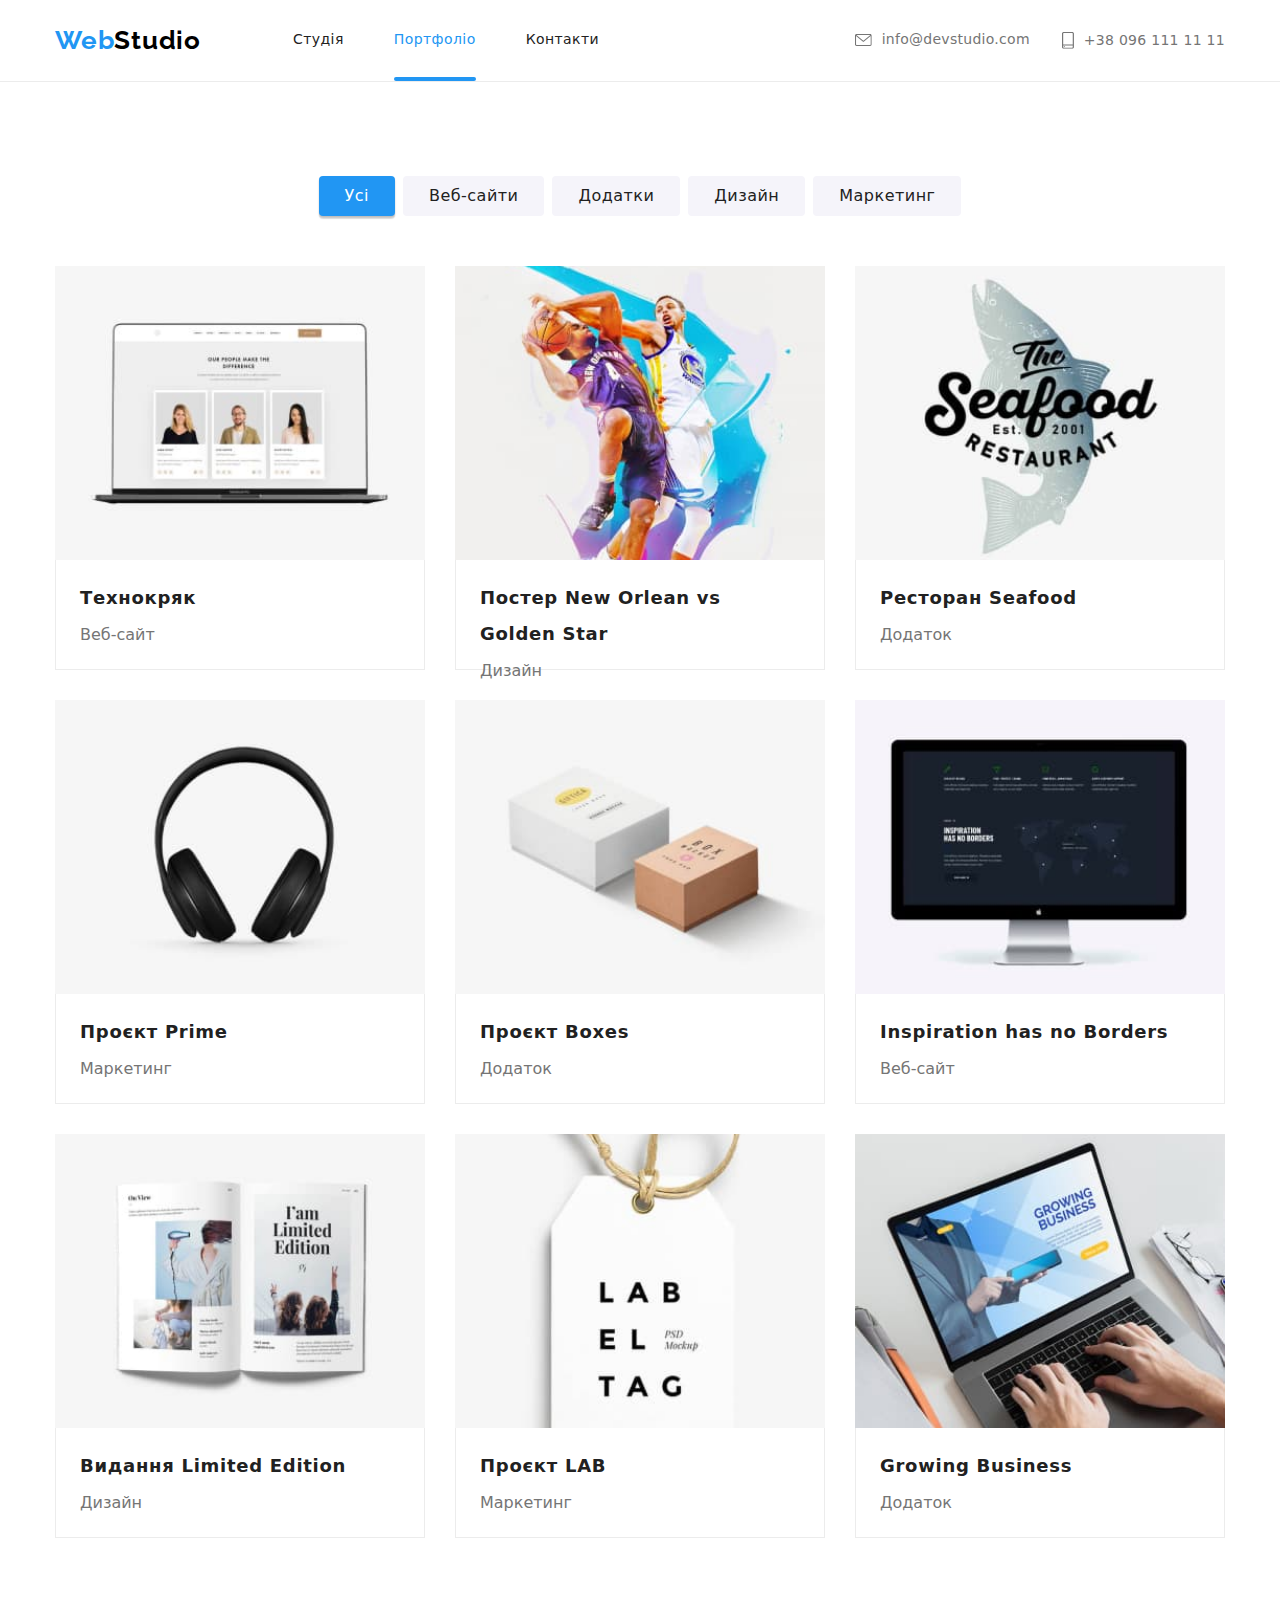
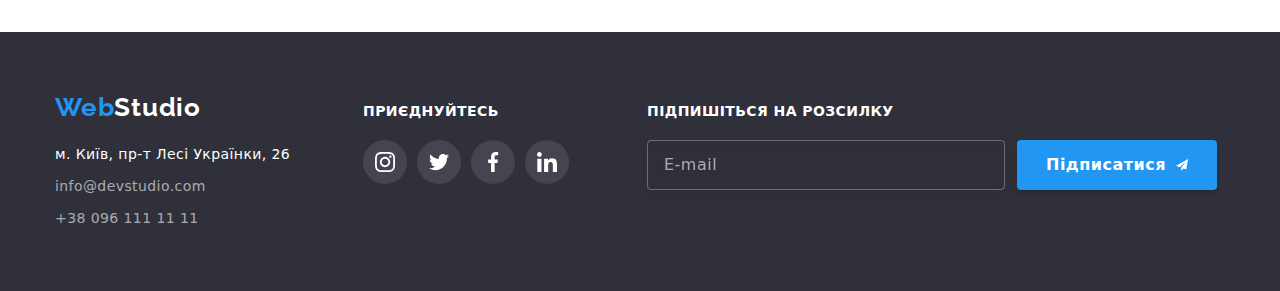
==== commit 817505bc: "Додає колір іконок футера, підсвічування акт сторінки в моб меню" ====
--- a/portfolio.html
+++ b/portfolio.html
@@ -18,7 +18,7 @@
 		<link rel="stylesheet" href="./css/main.min.css" />
 	</head>
 	<body>
-<!-- header -->
+		<!-- header -->
 		<header class="header">
 			<div class="container">
 				<div class="header__wrapper">
@@ -65,11 +65,11 @@
 			</div>
 		</header>
 		<main>
-<!-- portfolio -->
+			<!-- portfolio -->
 			<section class="portfolio">
 				<div class="container">
 					<h1 class="visually-hidden">Наші проєкти</h1>
-<!-- portfolio-nav -->
+					<!-- portfolio-nav -->
 					<ul class="list portfolio-nav">
 						<li class="portfolio-nav__item">
 							<button type="button" class="portfolio-nav__btn active">Усі</button>
@@ -87,7 +87,7 @@
 							<button type="button" class="portfolio-nav__btn">Маркетинг</button>
 						</li>
 					</ul>
-<!-- portfolio__list -->
+					<!-- portfolio__list -->
 					<ul class="portfolio__list list">
 						<li class="portfolio__item">
 							<a href="#" class="portfolio__link">
@@ -100,16 +100,21 @@
 									</div>
 									<img
 										srcset="
-											./images/portfolio-img/portfolio_img_1-450.jpg 450w,
-											./images/portfolio-img/portfolio_img_1-354.jpg 354w,
-											./images/portfolio-img/portfolio_img_1-370.jpg 370w
-										"
-										sizes="(max-width: 767px) 450px, (min-width: 768px) 354px, (min-width: 1200px) 370px,"
-										src="./images/portfolio-img/portfolio_img_1-370.jpg"
+											./images/portfolio-img/portfolio_img_1-450.jpg     450w,
+											./images/portfolio-img/portfolio_img_1-450@2x.jpg  900w,
+											./images/portfolio-img/portfolio_img_1-450@3x.jpg 1350w,
+											./images/portfolio-img/portfolio_img_1-354.jpg     354w,
+											./images/portfolio-img/portfolio_img_1-354@2x.jpg  708w,
+											./images/portfolio-img/portfolio_img_1-354@3x.jpg 1062w,
+											./images/portfolio-img/portfolio_img_1-370.jpg     370w,
+											./images/portfolio-img/portfolio_img_1-370@2x.jpg  740w,
+											./images/portfolio-img/portfolio_img_1-370@3x.jpg 1110w
+										"
+										sizes="(max-width: 767px) 450px, (min-width: 768px) 354px, (min-width: 1200px) 370px,"
+										src="./images/portfolio-img/portfolio_img_1-450.jpg"
 										alt="Веб-сайт компанії Технокряк"
 										class="portfolio__img"
 									/>
-									<!-- <img src="./images/portfolio-img/portfolio_img_1-450.jpg" alt="Веб-сайт компанії Технокряк" width="370" /> -->
 								</div>
 								<div class="portfolio__info">
 									<h2 class="portfolio__subtitle">Технокряк</h2>
@@ -128,12 +133,18 @@
 									</div>
 									<img
 										srcset="
-											./images/portfolio-img/portfolio_img_2-450.jpg 450w,
-											./images/portfolio-img/portfolio_img_2-354.jpg 354w,
-											./images/portfolio-img/portfolio_img_2-370.jpg 370w
-										"
-										sizes="(max-width: 767px) 450px, (min-width: 768px) 354px, (min-width: 1200px) 370px,"
-										src="./images/portfolio-img/portfolio_img_2-370.jpg"
+											./images/portfolio-img/portfolio_img_2-450.jpg     450w,
+											./images/portfolio-img/portfolio_img_2-450@2x.jpg  900w,
+											./images/portfolio-img/portfolio_img_2-450@3x.jpg 1350w,
+											./images/portfolio-img/portfolio_img_2-354.jpg     354w,
+											./images/portfolio-img/portfolio_img_2-354@2x.jpg  708w,
+											./images/portfolio-img/portfolio_img_2-354@3x.jpg 1062w,
+											./images/portfolio-img/portfolio_img_2-370.jpg     370w,
+											./images/portfolio-img/portfolio_img_2-370@2x.jpg  740w,
+											./images/portfolio-img/portfolio_img_2-370@3x.jpg 1110w
+										"
+										sizes="(max-width: 767px) 450px, (min-width: 768px) 354px, (min-width: 1200px) 370px,"
+										src="./images/portfolio-img/portfolio_img_2-450.jpg"
 										alt="Дизайн постера New Orlean vsGolden Star"
 										class="portfolio__img"
 									/>
@@ -156,16 +167,21 @@
 									</div>
 									<img
 										srcset="
-											./images/portfolio-img/portfolio_img_3-450.jpg 450w,
-											./images/portfolio-img/portfolio_img_3-354.jpg 354w,
-											./images/portfolio-img/portfolio_img_3-370.jpg 370w
-										"
-										sizes="(max-width: 767px) 450px, (min-width: 768px) 354px, (min-width: 1200px) 370px,"
-										src="./images/portfolio-img/portfolio_img_3-370.jpg"
+											./images/portfolio-img/portfolio_img_3-450.jpg     450w,
+											./images/portfolio-img/portfolio_img_3-450@2x.jpg  900w,
+											./images/portfolio-img/portfolio_img_3-450@3x.jpg 1350w,
+											./images/portfolio-img/portfolio_img_3-354.jpg     354w,
+											./images/portfolio-img/portfolio_img_3-354@2x.jpg  708w,
+											./images/portfolio-img/portfolio_img_3-354@3x.jpg 1062w,
+											./images/portfolio-img/portfolio_img_3-370.jpg     370w,
+											./images/portfolio-img/portfolio_img_3-370@2x.jpg  740w,
+											./images/portfolio-img/portfolio_img_3-370@3x.jpg 1110w
+										"
+										sizes="(max-width: 767px) 450px, (min-width: 768px) 354px, (min-width: 1200px) 370px,"
+										src="./images/portfolio-img/portfolio_img_3-450.jpg"
 										alt="Логотип ресторану Seafood"
 										class="portfolio__img"
 									/>
-									<!-- <img src="./images/portfolio_img_3.jpg" alt="Логотип ресторану Seafood" width="370" /> -->
 								</div>
 								<div class="portfolio__info">
 									<h2 class="portfolio__subtitle">Ресторан Seafood</h2>
@@ -184,16 +200,21 @@
 									</div>
 									<img
 										srcset="
-											./images/portfolio-img/portfolio_img_4-450.jpg 450w,
-											./images/portfolio-img/portfolio_img_4-354.jpg 354w,
-											./images/portfolio-img/portfolio_img_4-370.jpg 370w
-										"
-										sizes="(max-width: 767px) 450px, (min-width: 768px) 354px, (min-width: 1200px) 370px,"
-										src="./images/portfolio-img/portfolio_img_4-370.jpg"
+											./images/portfolio-img/portfolio_img_4-450.jpg     450w,
+											./images/portfolio-img/portfolio_img_4-450@2x.jpg  900w,
+											./images/portfolio-img/portfolio_img_4-450@3x.jpg 1350w,
+											./images/portfolio-img/portfolio_img_4-354.jpg     354w,
+											./images/portfolio-img/portfolio_img_4-354@2x.jpg  708w,
+											./images/portfolio-img/portfolio_img_4-354@3x.jpg 1062w,
+											./images/portfolio-img/portfolio_img_4-370.jpg     370w,
+											./images/portfolio-img/portfolio_img_4-370@2x.jpg  740w,
+											./images/portfolio-img/portfolio_img_4-370@3x.jpg 1110w
+										"
+										sizes="(max-width: 767px) 450px, (min-width: 768px) 354px, (min-width: 1200px) 370px,"
+										src="./images/portfolio-img/portfolio_img_4-450.jpg"
 										alt="Навушники чорного кольору"
 										class="portfolio__img"
 									/>
-									<!-- <img src="./images/portfolio_img_4.jpg" alt="Навушники чорного кольору" width="370" /> -->
 								</div>
 								<div class="portfolio__info">
 									<h2 class="portfolio__subtitle">Проєкт Prime</h2>
@@ -212,16 +233,21 @@
 									</div>
 									<img
 										srcset="
-											./images/portfolio-img/portfolio_img_5-450.jpg 450w,
-											./images/portfolio-img/portfolio_img_5-354.jpg 354w,
-											./images/portfolio-img/portfolio_img_5-370.jpg 370w
-										"
-										sizes="(max-width: 767px) 450px, (min-width: 768px) 354px, (min-width: 1200px) 370px,"
-										src="./images/portfolio-img/portfolio_img_5-370.jpg"
+											./images/portfolio-img/portfolio_img_5-450.jpg     450w,
+											./images/portfolio-img/portfolio_img_5-450@2x.jpg  900w,
+											./images/portfolio-img/portfolio_img_5-450@3x.jpg 1350w,
+											./images/portfolio-img/portfolio_img_5-354.jpg     354w,
+											./images/portfolio-img/portfolio_img_5-354@2x.jpg  708w,
+											./images/portfolio-img/portfolio_img_5-354@3x.jpg 1062w,
+											./images/portfolio-img/portfolio_img_5-370.jpg     370w,
+											./images/portfolio-img/portfolio_img_5-370@2x.jpg  740w,
+											./images/portfolio-img/portfolio_img_5-370@3x.jpg 1110w
+										"
+										sizes="(max-width: 767px) 450px, (min-width: 768px) 354px, (min-width: 1200px) 370px,"
+										src="./images/portfolio-img/portfolio_img_5-450.jpg"
 										alt="Дві картонних коробки з лого Boxes"
 										class="portfolio__img"
 									/>
-									<!-- <img src="./images/portfolio_img_5.jpg" alt="Дві картонних коробки з лого Boxes" width="370" /> -->
 								</div>
 								<div class="portfolio__info">
 									<h2 class="portfolio__subtitle">Проєкт Boxes</h2>
@@ -240,20 +266,21 @@
 									</div>
 									<img
 										srcset="
-											./images/portfolio-img/portfolio_img_6-450.jpg 450w,
-											./images/portfolio-img/portfolio_img_6-354.jpg 354w,
-											./images/portfolio-img/portfolio_img_6-370.jpg 370w
-										"
-										sizes="(max-width: 767px) 450px, (min-width: 768px) 354px, (min-width: 1200px) 370px,"
-										src="./images/portfolio-img/portfolio_img_6-370.jpg"
+											./images/portfolio-img/portfolio_img_6-450.jpg     450w,
+											./images/portfolio-img/portfolio_img_6-450@2x.jpg  900w,
+											./images/portfolio-img/portfolio_img_6-450@3x.jpg 1350w,
+											./images/portfolio-img/portfolio_img_6-354.jpg     354w,
+											./images/portfolio-img/portfolio_img_6-354@2x.jpg  708w,
+											./images/portfolio-img/portfolio_img_6-354@3x.jpg 1062w,
+											./images/portfolio-img/portfolio_img_6-370.jpg     370w,
+											./images/portfolio-img/portfolio_img_6-370@2x.jpg  740w,
+											./images/portfolio-img/portfolio_img_6-370@3x.jpg 1110w
+										"
+										sizes="(max-width: 767px) 450px, (min-width: 768px) 354px, (min-width: 1200px) 370px,"
+										src="./images/portfolio-img/portfolio_img_6-450.jpg"
 										alt="Компьютер з відкритим сайтом Inspiration has no Borders"
 										class="portfolio__img"
 									/>
-									<!-- <img
-										src="./images/portfolio_img_6.jpg"
-										alt="Компьютер з відкритим сайтом Inspiration has no Borders"
-										width="370"
-									/> -->
 								</div>
 								<div class="portfolio__info">
 									<h2 class="portfolio__subtitle">Inspiration has no Borders</h2>
@@ -272,20 +299,21 @@
 									</div>
 									<img
 										srcset="
-											./images/portfolio-img/portfolio_img_7-450.jpg 450w,
-											./images/portfolio-img/portfolio_img_7-354.jpg 354w,
-											./images/portfolio-img/portfolio_img_7-370.jpg 370w
-										"
-										sizes="(max-width: 767px) 450px, (min-width: 768px) 354px, (min-width: 1200px) 370px,"
-										src="./images/portfolio-img/portfolio_img_7-370.jpg"
+											./images/portfolio-img/portfolio_img_7-450.jpg     450w,
+											./images/portfolio-img/portfolio_img_7-450@2x.jpg  900w,
+											./images/portfolio-img/portfolio_img_7-450@3x.jpg 1350w,
+											./images/portfolio-img/portfolio_img_7-354.jpg     354w,
+											./images/portfolio-img/portfolio_img_7-354@2x.jpg  708w,
+											./images/portfolio-img/portfolio_img_7-354@3x.jpg 1062w,
+											./images/portfolio-img/portfolio_img_7-370.jpg     370w,
+											./images/portfolio-img/portfolio_img_7-370@2x.jpg  740w,
+											./images/portfolio-img/portfolio_img_7-370@3x.jpg 1110w
+										"
+										sizes="(max-width: 767px) 450px, (min-width: 768px) 354px, (min-width: 1200px) 370px,"
+										src="./images/portfolio-img/portfolio_img_7-450.jpg"
 										alt="Дизайн розвороту книги видання Limited Edition"
 										class="portfolio__img"
 									/>
-									<!-- <img
-										src="./images/portfolio_img_7.jpg"
-										alt="Дизайн розвороту книги видання Limited Edition"
-										width="370"
-									/> -->
 								</div>
 								<div class="portfolio__info">
 									<h2 class="portfolio__subtitle">Видання Limited Edition</h2>
@@ -304,16 +332,21 @@
 									</div>
 									<img
 										srcset="
-											./images/portfolio-img/portfolio_img_8-450.jpg 450w,
-											./images/portfolio-img/portfolio_img_8-354.jpg 354w,
-											./images/portfolio-img/portfolio_img_8-370.jpg 370w
-										"
-										sizes="(max-width: 767px) 450px, (min-width: 768px) 354px, (min-width: 1200px) 370px,"
-										src="./images/portfolio-img/portfolio_img_8-370.jpg"
+											./images/portfolio-img/portfolio_img_8-450.jpg     450w,
+											./images/portfolio-img/portfolio_img_8-450@2x.jpg  900w,
+											./images/portfolio-img/portfolio_img_8-450@3x.jpg 1350w,
+											./images/portfolio-img/portfolio_img_8-354.jpg     354w,
+											./images/portfolio-img/portfolio_img_8-354@2x.jpg  708w,
+											./images/portfolio-img/portfolio_img_8-354@3x.jpg 1062w,
+											./images/portfolio-img/portfolio_img_8-370.jpg     370w,
+											./images/portfolio-img/portfolio_img_8-370@2x.jpg  740w,
+											./images/portfolio-img/portfolio_img_8-370@3x.jpg 1110w
+										"
+										sizes="(max-width: 767px) 450px, (min-width: 768px) 354px, (min-width: 1200px) 370px,"
+										src="./images/portfolio-img/portfolio_img_8-450.jpg"
 										alt="Паперовий тег з логотипом Проєкт LAB"
 										class="portfolio__img"
 									/>
-									<!-- <img src="./images/portfolio_img_8.jpg" alt="Паперовий тег з логотипом Проєкт LAB" width="370" /> -->
 								</div>
 								<div class="portfolio__info">
 									<h2 class="portfolio__subtitle">Проєкт LAB</h2>
@@ -332,20 +365,21 @@
 									</div>
 									<img
 										srcset="
-											./images/portfolio-img/portfolio_img_9-450.jpg 450w,
-											./images/portfolio-img/portfolio_img_9-354.jpg 354w,
-											./images/portfolio-img/portfolio_img_9-370.jpg 370w
-										"
-										sizes="(max-width: 767px) 450px, (min-width: 768px) 354px, (min-width: 1200px) 370px,"
-										src="./images/portfolio-img/portfolio_img_9-370.jpg"
+											./images/portfolio-img/portfolio_img_9-450.jpg     450w,
+											./images/portfolio-img/portfolio_img_9-450@2x.jpg  900w,
+											./images/portfolio-img/portfolio_img_9-450@3x.jpg 1350w,
+											./images/portfolio-img/portfolio_img_9-354.jpg     354w,
+											./images/portfolio-img/portfolio_img_9-354@2x.jpg  708w,
+											./images/portfolio-img/portfolio_img_9-354@3x.jpg 1062w,
+											./images/portfolio-img/portfolio_img_9-370.jpg     370w,
+											./images/portfolio-img/portfolio_img_9-370@2x.jpg  740w,
+											./images/portfolio-img/portfolio_img_9-370@3x.jpg 1110w
+										"
+										sizes="(max-width: 767px) 450px, (min-width: 768px) 354px, (min-width: 1200px) 370px,"
+										src="./images/portfolio-img/portfolio_img_9-450.jpg"
 										alt="Відкритий ноутбук з додатком Growing Business"
 										class="portfolio__img"
 									/>
-									<!-- <img
-										src="./images/portfolio_img_9.jpg"
-										alt="Відкритий ноутбук з додатком Growing Business"
-										width="370"
-									/> -->
 								</div>
 								<div class="portfolio__info">
 									<h2 class="portfolio__subtitle">Growing Business</h2>
@@ -357,7 +391,7 @@
 				</div>
 			</section>
 		</main>
-<!-- footer -->
+		<!-- footer -->
 		<footer class="footer">
 			<div class="container">
 				<div class="footer__wrapper footer__wrapper--desctop">
@@ -439,29 +473,29 @@
 				</div>
 			</div>
 		</footer>
-<!--mobile-menu  -->
-<div class="mobile-menu js-menu-container" id="mobile-menu">
-	<button type="button" class="mobile-menu__btn js-close-menu">
-		<svg width="40" height="40" aria-label="перемикач мобільного меню" fill="currentColor">
-			<use href="./images/icons.svg#close"></use>
-		</svg>
-	</button>
-	<ul class="mobile-menu__list list">
-		<li class="mobile-menu__item"><a href="/" class="menu__link">Студія</a></li>
-		<li class="mobile-menu__item"><a href="./portfolio.html" class="menu__link">Портфоліо</a></li>
-		<li class="mobile-menu__item"><a href="/" class="menu__link">Контакти</a></li>
-	</ul>
-	<ul class="mobile-menu__contacts list">
-		<li class="mobile-menu__item"><a class="menu__tel" href="tel:+380961111111">+38 096 111 11 11</a></li>
-		<li class="mobile-menu__item"><a class="menu__mail" href="mailto:info@devstudio.com">info@devstudio.com</a></li>
-	</ul>
-	<ul class="mobile-menu__socials list">
-		<li class="mobile-menu__social-item"><a class="mobile-menu__social-link" href="/">Instagram</a></li>
-		<li class="mobile-menu__social-item"><a class="mobile-menu__social-link" href="/">Twitter</a></li>
-		<li class="mobile-menu__social-item"><a class="mobile-menu__social-link" href="/">Facebook</a></li>
-		<li class="mobile-menu__social-item"><a class="mobile-menu__social-link" href="/">LinkedIn</a></li>
-	</ul>
-</div>
+		<!--mobile-menu  -->
+		<div class="mobile-menu js-menu-container" id="mobile-menu">
+			<button type="button" class="mobile-menu__btn js-close-menu">
+				<svg width="40" height="40" aria-label="перемикач мобільного меню" fill="currentColor">
+					<use href="./images/icons.svg#close"></use>
+				</svg>
+			</button>
+			<ul class="mobile-menu__list list">
+				<li class="mobile-menu__item"><a href="/" class="mobile-menu__link">Студія</a></li>
+				<li class="mobile-menu__item"><a href="./portfolio.html" class="mobile-menu__link mobile-menu__link--current">Портфоліо</a></li>
+				<li class="mobile-menu__item"><a href="/" class="mobile-menu__link">Контакти</a></li>
+			</ul>
+			<ul class="mobile-menu__contacts list">
+				<li class="mobile-menu__item"><a class="menu__tel" href="tel:+380961111111">+38 096 111 11 11</a></li>
+				<li class="mobile-menu__item"><a class="menu__mail" href="mailto:info@devstudio.com">info@devstudio.com</a></li>
+			</ul>
+			<ul class="mobile-menu__socials list">
+				<li class="mobile-menu__social-item"><a class="mobile-menu__social-link" href="/">Instagram</a></li>
+				<li class="mobile-menu__social-item"><a class="mobile-menu__social-link" href="/">Twitter</a></li>
+				<li class="mobile-menu__social-item"><a class="mobile-menu__social-link" href="/">Facebook</a></li>
+				<li class="mobile-menu__social-item"><a class="mobile-menu__social-link" href="/">LinkedIn</a></li>
+			</ul>
+		</div>
 		<script defer src="js/mobile-menu.js"></script>
 	</body>
 </html>
--- a/css/main.min.css
+++ b/css/main.min.css
@@ -1 +1 @@
-:root{--main-font: "Roboto", Verdana, Arial, Helvetica, sans-serif;--main-font-size: 14px;--main-text-color: #757575;--title-text-color: #212121;--acsent-color: #2196F3;--white-color: #FFFFFF;--light-bg-color: #F5F4FA;--dark-bg-color: #2F303A;--button-color: #F5F4FA;--icons-color: #AFB1B8;--items: 3;--indent: 30px}h1,h2,h3,ul,p,img{margin:0}img{display:block}.list{padding:0;list-style:none}.clients__title,.team__title,.activity__title{margin-bottom:30px;text-align:center;font-weight:700;font-size:28px;line-height:1.18;letter-spacing:.03em;color:var(--title-text-color)}@media(min-width: 1200px){.clients__title,.team__title,.activity__title{font-weight:700;font-size:36px;line-height:1.167;letter-spacing:.03em;color:var(--title-text-color);text-align:center;margin-bottom:50px}}.visually-hidden{position:absolute;width:1px;height:1px;margin:-1px;border:0;padding:0;white-space:nowrap;-webkit-clip-path:inset(100%);clip-path:inset(100%);clip:rect(0 0 0 0);overflow:hidden}html{scroll-behavior:smooth}.page{font-family:var(--main-font);font-style:normal;font-weight:400;font-size:14px;line-height:1.71;letter-spacing:.03em;color:var(--main-text-color);background-color:var(--white-color)}.container{padding:0 15px;margin:0 auto;width:100vh;height:100%}@media(min-width: 480px){.container{width:480px;height:100%}}@media(min-width: 768px){.container{width:768px}}@media(min-width: 1200px){.container{width:1200px}}.portfolio-nav__btn,.button--send,.button--main{cursor:pointer;border-radius:4px;border:1px solid rgba(0,0,0,0)}.button--main{display:block;margin:0 auto;padding:10px 15px;width:200px;height:50px;font-weight:700;font-size:16px;line-height:1.88;letter-spacing:.06em;color:var(--white-color);-webkit-box-shadow:0px 4px 4px rgba(0,0,0,.15);box-shadow:0px 4px 4px rgba(0,0,0,.15);background-color:var(--acsent-color)}.button--send{margin:0 auto;padding:9px 28px;background-color:var(--acsent-color);width:200px;display:-webkit-box;display:-ms-flexbox;display:flex;-webkit-box-pack:center;-ms-flex-pack:center;justify-content:center;-webkit-box-align:center;-ms-flex-align:center;align-items:center;font-weight:700;font-size:16px;line-height:1.88;letter-spacing:.03em;color:var(--white-color);-webkit-box-shadow:0px 4px 4px rgba(0,0,0,.15);box-shadow:0px 4px 4px rgba(0,0,0,.15)}.button__icon{margin-left:10px;width:24px;height:24px;fill:var(--white-color)}.logo{display:-webkit-box;display:-ms-flexbox;display:flex;text-decoration:none;font-family:"Raleway",sans-serif;font-weight:700;font-size:24px;line-height:1.167;letter-spacing:.03em;color:#000}@media(min-width: 768px){.logo{margin-right:87px}}@media(min-width: 1200px){.logo{margin-right:92px;font-weight:700;font-size:26px;line-height:1.19;letter-spacing:.03em;color:#000}}.logo--accent{color:var(--acsent-color)}.logo--dark-them{margin:0 auto;color:var(--white-color);-webkit-box-pack:center;-ms-flex-pack:center;justify-content:center}@media(min-width: 1200px){.logo--dark-them{margin-right:92px}}.mobile-wrapper{display:-webkit-box;display:-ms-flexbox;display:flex;-webkit-box-pack:justify;-ms-flex-pack:justify;justify-content:space-between;-webkit-box-align:center;-ms-flex-align:center;align-items:center}.mobile-menu{position:fixed;top:0;left:0;width:100vw;height:100vh;padding:48px 25px;background-color:#fff;z-index:999;display:-webkit-box;display:-ms-flexbox;display:flex;-webkit-box-orient:vertical;-webkit-box-direction:normal;-ms-flex-direction:column;flex-direction:column;-webkit-transform:translateX(-100%);transform:translateX(-100%);-webkit-transition:-webkit-transform 250ms ease-in-out;transition:-webkit-transform 250ms ease-in-out;transition:transform 250ms ease-in-out;transition:transform 250ms ease-in-out, -webkit-transform 250ms ease-in-out}.mobile-menu.is-open{-webkit-transform:translateX(0);transform:translateX(0)}.mobile-menu__list{-webkit-box-flex:1;-ms-flex-positive:1;flex-grow:1}.mobile-menu__contacts{margin-top:auto;margin-bottom:64px}.menu__tel{font-weight:500;font-size:34px;line-height:1.18;letter-spacing:.02em;color:var(--acsent-color);text-decoration:none}.menu__mail{font-weight:500;font-size:24px;line-height:1.167;letter-spacing:.02em;color:var(--main-text-color);text-decoration:none}.mobile-menu__socials{display:-webkit-box;display:-ms-flexbox;display:flex}.mobile-menu__social-item{padding-right:10px}.mobile-menu__social-item:not(:first-child){border-left:1px solid rgba(33,33,33,.2);padding-left:10px}.mobile-menu__social-link{font-weight:500;font-size:18px;line-height:1.22;letter-spacing:.02em;color:var(--acsent-color);text-decoration:none}.mobile-menu__btn{min-height:40px;min-width:40px;display:-webkit-box;display:-ms-flexbox;display:flex;-webkit-box-align:center;-ms-flex-align:center;align-items:center;-webkit-box-pack:center;-ms-flex-pack:center;justify-content:center;margin-left:auto;padding:0;background-color:rgba(0,0,0,0);cursor:pointer;border:none;outline:none}.mobile-menu__btn.js-close-menu{position:absolute;top:10px;right:15px}.mobile-menu__btn:hover,.mobile-menu__btn:focus{color:var(--acsent-color)}@media(min-width: 768px){.mobile-menu__btn{display:none}}.mobile-menu__item:not(:last-child){margin-bottom:32px}.menu__link{font-weight:500;font-size:40px;line-height:1.175;letter-spacing:.02em;color:var(--title-text-color);text-decoration:none}.menu__link:hover,.menu__link:focus{color:var(--acsent-color)}.header{position:relative;border-bottom:1px solid #ececec;margin:0 auto}@media(min-width: 768px){.header{padding:0}}.header__wrapper{padding:10px 0;width:100%;display:-webkit-box;display:-ms-flexbox;display:flex;-webkit-box-align:center;-ms-flex-align:center;align-items:center;-webkit-box-pack:justify;-ms-flex-pack:justify;justify-content:space-between}@media(min-width: 768px){.header__wrapper{padding:0}}@media(min-width: 1200px){.header__wrapper{-webkit-box-pack:start;-ms-flex-pack:start;justify-content:flex-start}}.navigation{display:-webkit-box;display:-ms-flexbox;display:flex;-webkit-box-pack:justify;-ms-flex-pack:justify;justify-content:space-between;-webkit-box-align:center;-ms-flex-align:center;align-items:center}@media(max-width: 767px){.navigation{-webkit-box-pack:justify;-ms-flex-pack:justify;justify-content:space-between}}@media(max-width: 767px){.navigation{-webkit-box-pack:start;-ms-flex-pack:start;justify-content:flex-start}}.nav__list{display:none}@media(min-width: 768px){.nav__list{display:-webkit-box;display:-ms-flexbox;display:flex;-webkit-box-pack:justify;-ms-flex-pack:justify;justify-content:space-between;-webkit-box-align:center;-ms-flex-align:center;align-items:center;gap:50px;margin-right:95px}}.nav__link{display:inline-block;padding-top:32px;padding-bottom:33px;font-weight:500;font-size:14px;line-height:1.14;letter-spacing:.03em;color:#212121;text-decoration:none;-webkit-transition:color 250ms cubic-bezier(0.4, 0, 0.2, 1);transition:color 250ms cubic-bezier(0.4, 0, 0.2, 1)}.nav__link--current{color:var(--acsent-color);position:relative}.nav__link--current::after{content:"";position:absolute;bottom:0;display:block;width:100%;height:4px;background-color:var(--acsent-color);border-radius:2px}.nav__link:hover,.nav__link:focus{color:var(--acsent-color)}.auth-nav{display:none}@media(min-width: 768px){.auth-nav{display:-webkit-box;display:-ms-flexbox;display:flex;-webkit-box-orient:vertical;-webkit-box-direction:normal;-ms-flex-direction:column;flex-direction:column;-webkit-box-pack:start;-ms-flex-pack:start;justify-content:start;gap:10px;margin-left:auto}}@media(min-width: 1200px){.auth-nav{-webkit-box-orient:horizontal;-webkit-box-direction:normal;-ms-flex-direction:row;flex-direction:row;gap:30px;margin-left:auto}}.auth-nav__link{display:-webkit-box;display:-ms-flexbox;display:flex;-webkit-box-align:center;-ms-flex-align:center;align-items:center;font-weight:400;font-size:12px;line-height:1.167;letter-spacing:.02em;color:var(--main-text-color);text-decoration:none;-webkit-transition:color 250ms cubic-bezier(0.4, 0, 0.2, 1);transition:color 250ms cubic-bezier(0.4, 0, 0.2, 1)}.auth-nav__link:hover,.auth-nav__link:focus{color:var(--acsent-color)}@media(min-width: 1200px){.auth-nav__link{font-weight:500;font-size:14px;line-height:1.14;letter-spacing:.02em;color:var(--main-text-color)}}.auth-nav__icon{display:inline-block;fill:currentcolor}.auth-nav__icon--envelope{margin-right:10px;width:16.8px;height:12px}.auth-nav__icon--smartphon{margin-right:10px;margin-left:2px;width:12px;height:16.8px}.hero{padding-top:118px;padding-bottom:118px;max-width:480px;margin:0 auto;background-color:var(--dark-bg-color);text-align:center;background-image:-webkit-gradient(linear, left top, right top, from(rgba(47, 48, 58, 0.4)), to(rgba(47, 48, 58, 0.4))),url("../images/hero_mobile.jpg");background-image:linear-gradient(to right, rgba(47, 48, 58, 0.4), rgba(47, 48, 58, 0.4)),url("../images/hero_mobile.jpg");background-size:cover;background-repeat:no-repeat}@media(min-width: 768px){.hero{max-width:768px;background-image:-webkit-gradient(linear, left top, right top, from(rgba(47, 48, 58, 0.4)), to(rgba(47, 48, 58, 0.4))),url("../images/hero_tablet.jpg");background-image:linear-gradient(to right, rgba(47, 48, 58, 0.4), rgba(47, 48, 58, 0.4)),url("../images/hero_tablet.jpg")}}@media(min-width: 1200px){.hero{max-width:1600px;background-image:-webkit-gradient(linear, left top, right top, from(rgba(47, 48, 58, 0.4)), to(rgba(47, 48, 58, 0.4))),url("../images/hero_bg.jpg");background-image:linear-gradient(to right, rgba(47, 48, 58, 0.4), rgba(47, 48, 58, 0.4)),url("../images/hero_bg.jpg");padding-top:200px;padding-bottom:200px}}.hero__title{margin-bottom:30px;font-weight:900;font-size:26px;line-height:1.62;letter-spacing:.06em;color:var(--white-color);text-transform:uppercase}@media(min-width: 1200px){.hero__title{font-weight:900;font-size:44px;line-height:1.36;letter-spacing:.06em;color:var(--white-color)}}.features{padding-top:60px;padding-bottom:60px;background-color:var(--white-color)}@media(min-width: 1200px){.features{padding-top:94px;padding-bottom:94px}}@media(min-width: 768px){.features__list{display:-webkit-box;display:-ms-flexbox;display:flex;-ms-flex-wrap:wrap;flex-wrap:wrap;flex-wrap:wrap;gap:30px}}.features__card:not(:last-child){margin-bottom:30px}@media(min-width: 768px){.features__card:not(:last-child){margin-bottom:0}}@media(min-width: 768px){.features__card{--items: 2;--indent: 30px;-ms-flex-preferred-size:calc((100% - var(--indent)*(var(--items) - 1))/var(--items));flex-basis:calc((100% - var(--indent)*(var(--items) - 1))/var(--items))}}@media(min-width: 1200px){.features__card{--items: 4;--indent: 30px;-ms-flex-preferred-size:calc((100% - var(--indent)*(var(--items) - 1))/var(--items));flex-basis:calc((100% - var(--indent)*(var(--items) - 1))/var(--items))}}.features__item{display:-webkit-box;display:-ms-flexbox;display:flex;-webkit-box-align:center;-ms-flex-align:center;align-items:center;-webkit-box-pack:center;-ms-flex-pack:center;justify-content:center;width:100%;height:120px;margin-bottom:30px;background:var(--light-bg-color);border-radius:4px}.features__icon{display:inline-block}.features__title{margin-bottom:10px;text-align:center;font-weight:700;font-size:14px;line-height:1.14;letter-spacing:.03em;color:var(--title-text-color);text-transform:uppercase}@media(min-width: 768px){.features__title{text-align:left}}.features__txt{font-weight:400;font-size:14px;line-height:2;letter-spacing:.03em;color:var(--main-text-color)}.activity{display:none;padding-top:0;padding-bottom:94px;border-color:var(--white-color)}@media(min-width: 1200px){.activity{display:block}}.activity__list{display:-webkit-box;display:-ms-flexbox;display:flex;-webkit-box-align:center;-ms-flex-align:center;align-items:center;gap:var(--indent)}.activity__item{position:relative;-ms-flex-preferred-size:calc((100% - var(--indent)*(var(--items) - 1))/var(--items));flex-basis:calc((100% - var(--indent)*(var(--items) - 1))/var(--items))}.activity__label{position:absolute;bottom:0;width:100%;height:70px;padding-top:25px;background-color:rgba(47,48,58,.8)}.activity__subtitle{font-weight:700;font-size:14px;line-height:1.14;letter-spacing:.03em;color:#fff;text-transform:uppercase;text-align:center}.social{width:206px;margin:0 auto;display:-webkit-box;display:-ms-flexbox;display:flex}.social__icon--dark-them{fill:var(--white-color);-webkit-transition:fill 250ms cubic-bezier(0.4, 0, 0.2, 1);transition:fill 250ms cubic-bezier(0.4, 0, 0.2, 1)}.social__link{display:-webkit-box;display:-ms-flexbox;display:flex;-webkit-box-pack:center;-ms-flex-pack:center;justify-content:center;-webkit-box-align:center;-ms-flex-align:center;align-items:center;width:44px;height:44px;background-color:rgba(255,255,255,.1);border-radius:50%;-webkit-transition:background-color 250ms cubic-bezier(0.4, 0, 0.2, 1);transition:background-color 250ms cubic-bezier(0.4, 0, 0.2, 1)}.social__link:hover,.social__link:focus{background-color:var(--acsent-color)}.social__item{position:relative;width:calc((100% - 30px)/4);-o-object-position:center;object-position:center}.social__item:not(:first-child){margin-left:10px}.social__icon{fill:var(--icons-color);position:absolute;width:20px;height:20px;top:50%;left:50%;-webkit-transform:translate(-50%, -50%);transform:translate(-50%, -50%);-webkit-transition:fill 250ms cubic-bezier(0.4, 0, 0.2, 1);transition:fill 250ms cubic-bezier(0.4, 0, 0.2, 1)}.social__link:hover .social__icon,.social__link:focus .social__icon{fill:var(--white-color)}.team{padding-top:60px;padding-bottom:60px;background-color:var(--light-bg-color)}@media(min-width: 1200px){.team{padding-top:94px;padding-bottom:94px}}@media(min-width: 768px){.team__list{display:-webkit-box;display:-ms-flexbox;display:flex;-ms-flex-wrap:wrap;flex-wrap:wrap;gap:30px}}.team__card{width:100%;border-radius:0px 0px 4px 4px;-webkit-box-shadow:0px 1px 3px rgba(0,0,0,.12),0px 1px 1px rgba(0,0,0,.14),0px 2px 1px rgba(0,0,0,.2);box-shadow:0px 1px 3px rgba(0,0,0,.12),0px 1px 1px rgba(0,0,0,.14),0px 2px 1px rgba(0,0,0,.2)}.team__img{width:100%}@media(min-width: 480px){.team__img{width:450px}}@media(min-width: 768px){.team__img{width:354px}}@media(min-width: 1200px){.team__img{width:270px}}.team__li-item{text-align:center}.team__li-item:not(:last-child){margin-bottom:30px}@media(min-width: 768px){.team__li-item:not(:last-child){margin-bottom:0}}@media(min-width: 768px){.team__li-item{--items: 2;--indent: 30px;-ms-flex-preferred-size:calc((100% - var(--indent)*(var(--items) - 1))/var(--items));flex-basis:calc((100% - var(--indent)*(var(--items) - 1))/var(--items))}}@media(min-width: 1200px){.team__li-item{--items: 4;--indent: 30px;-ms-flex-preferred-size:calc((100% - var(--indent)*(var(--items) - 1))/var(--items));flex-basis:calc((100% - var(--indent)*(var(--items) - 1))/var(--items))}}.team__txt{padding:30px 30px 24px;border-radius:0px 0px 4px 4px;background-color:var(--white-color)}@media(min-width: 1200px){.team__txt{padding:30px}}.section__name{margin-bottom:10px;text-align:center;font-weight:500;font-size:16px;line-height:1.19;letter-spacing:.03em;color:var(--title-text-color)}.team__position{margin-bottom:16px;font-weight:400;font-size:16px;line-height:1.19;letter-spacing:.03em;color:var(--main-text-color);text-align:center}.clients{padding-top:60px;padding-bottom:60px}@media(min-width: 1200px){.clients{padding-top:94px;padding-bottom:94px}}.clients__list{display:-webkit-box;display:-ms-flexbox;display:flex;-ms-flex-wrap:wrap;flex-wrap:wrap;gap:30px}.clients__item{height:92px;width:calc((100% - 30px)/2)}@media(min-width: 768px){.clients__item{--items: 3;--indent: 30px;-ms-flex-preferred-size:calc((100% - var(--indent)*(var(--items) - 1))/var(--items));flex-basis:calc((100% - var(--indent)*(var(--items) - 1))/var(--items))}}@media(min-width: 1200px){.clients__item{--items: 6;--indent: 30px;-ms-flex-preferred-size:calc((100% - var(--indent)*(var(--items) - 1))/var(--items));flex-basis:calc((100% - var(--indent)*(var(--items) - 1))/var(--items))}}.clients__link{display:-webkit-box;display:-ms-flexbox;display:flex;-webkit-box-pack:center;-ms-flex-pack:center;justify-content:center;-webkit-box-align:center;-ms-flex-align:center;align-items:center;width:100%;height:100%;border:1px solid #afb1b8;border-radius:3px;-webkit-transition:border 250ms cubic-bezier(0.4, 0, 0.2, 1);transition:border 250ms cubic-bezier(0.4, 0, 0.2, 1)}.clients__link:hover,.clients__link:focus{border:1px solid var(--acsent-color)}.clients__logo{fill:var(--icons-color);width:85px;height:48px;-webkit-transition:fill 250ms cubic-bezier(0.4, 0, 0.2, 1);transition:fill 250ms cubic-bezier(0.4, 0, 0.2, 1)}.clients__link:hover .clients__logo,.clients__link:focus .clients__logo{fill:var(--acsent-color)}.footer{padding-top:60px;padding-bottom:60px;background-color:var(--dark-bg-color);font-style:normal}.footer__wrapper{text-align:center}@media(min-width: 768px){.footer__wrapper{display:-webkit-box;display:-ms-flexbox;display:flex;-webkit-box-pack:center;-ms-flex-pack:center;justify-content:center;-webkit-box-align:baseline;-ms-flex-align:baseline;align-items:baseline;gap:165px;margin-bottom:60px}}@media(min-width: 1200px){.footer__wrapper{gap:70px;margin-bottom:0}}.footer__wrapper--desctop{display:block;margin-bottom:0}@media(min-width: 1200px){.footer__wrapper--desctop{display:-webkit-box;display:-ms-flexbox;display:flex;-webkit-box-pack:center;-ms-flex-pack:center;justify-content:center;-webkit-box-align:baseline;-ms-flex-align:baseline;align-items:baseline;margin-bottom:0}}address{margin-top:20px;margin-bottom:60px}@media(min-width: 768px){address{margin-bottom:0}}@media(min-width: 1200px){address{text-align:left}}.footer__contact:not(:last-child){margin-bottom:8px}.footer__link{display:inline-block;font-style:normal;font-weight:400;font-size:14px;line-height:1.71;letter-spacing:.03em;color:rgba(255,255,255,.6);text-decoration:none;-webkit-transition:color 250ms cubic-bezier(0.4, 0, 0.2, 1);transition:color 250ms cubic-bezier(0.4, 0, 0.2, 1)}.footer__link:hover,.footer__link:focus{color:var(--acsent-color)}.footer__link--physical{color:var(--white-color)}.footer__title{margin-bottom:20px;font-weight:700;font-size:14px;line-height:1.14;letter-spacing:.03em;color:var(--white-color);text-transform:uppercase}@media(min-width: 1200px){.footer__title{text-align:left}}.footer__join{text-align:center;margin-bottom:60px}@media(min-width: 768px){.footer__join{margin-bottom:0}}.footer__subscribe{margin:0 auto;text-align:center}.footer__send-block{-webkit-box-align:center;-ms-flex-align:center;align-items:center}@media(min-width: 1200px){.footer__send-block{margin-bottom:0;display:-webkit-box;display:-ms-flexbox;display:flex;-webkit-box-align:center;-ms-flex-align:center;align-items:center}}.footer__input{margin-bottom:20px;padding:15px 16px;width:100%;height:50px;background-color:rgba(0,0,0,0);border:1px solid rgba(255,255,255,.3);-webkit-filter:drop-shadow(0px 4px 4px rgba(0, 0, 0, 0.15));filter:drop-shadow(0px 4px 4px rgba(0, 0, 0, 0.15));border-radius:4px;font-size:16px;line-height:1.25;letter-spacing:.03em;color:var(--white-color)}@media(min-width: 768px){.footer__input{width:450px}}@media(min-width: 1200px){.footer__input{width:358px;margin-bottom:0;margin-right:12px}}.footer__form input::-webkit-input-placeholder{font-size:16px;line-height:1.25;color:rgba(255,255,255,.6)}.footer__form input::-moz-placeholder{font-size:16px;line-height:1.25;color:rgba(255,255,255,.6)}.footer__form input:-ms-input-placeholder{font-size:16px;line-height:1.25;color:rgba(255,255,255,.6)}.footer__form input::-ms-input-placeholder{font-size:16px;line-height:1.25;color:rgba(255,255,255,.6)}.footer__form input::placeholder{font-size:16px;line-height:1.25;color:rgba(255,255,255,.6)}.backdrop{position:fixed;display:-webkit-box;display:-ms-flexbox;display:flex;-webkit-box-pack:center;-ms-flex-pack:center;justify-content:center;-webkit-box-align:center;-ms-flex-align:center;align-items:center;top:0;left:0;width:100vw;height:100vh;z-index:10;-webkit-transform:translatex(0) scale(1);transform:translatex(0) scale(1);opacity:1;pointer-events:visible;padding:15px 15px;background-color:rgba(0,0,0,.2);-webkit-transition:opacity 250ms cubic-bezier(0.4, 0, 0.2, 1) 200ms,visibility 250ms cubic-bezier(0.4, 0, 0.2, 1),-webkit-transform 250ms cubic-bezier(0.4, 0, 0.2, 1);transition:opacity 250ms cubic-bezier(0.4, 0, 0.2, 1) 200ms,visibility 250ms cubic-bezier(0.4, 0, 0.2, 1),-webkit-transform 250ms cubic-bezier(0.4, 0, 0.2, 1);transition:transform 250ms cubic-bezier(0.4, 0, 0.2, 1),opacity 250ms cubic-bezier(0.4, 0, 0.2, 1) 200ms,visibility 250ms cubic-bezier(0.4, 0, 0.2, 1);transition:transform 250ms cubic-bezier(0.4, 0, 0.2, 1),opacity 250ms cubic-bezier(0.4, 0, 0.2, 1) 200ms,visibility 250ms cubic-bezier(0.4, 0, 0.2, 1),-webkit-transform 250ms cubic-bezier(0.4, 0, 0.2, 1)}.is-hidden{visibility:hidden;opacity:0;pointer-events:none;-webkit-transform:translatex(-100%) scale(0);transform:translatex(-100%) scale(0)}.modal{position:absolute;padding:40px;width:100%;height:609px;background:var(--white-color);-webkit-box-shadow:0px 1px 3px rgba(0,0,0,.12),0px 1px 1px rgba(0,0,0,.14),0px 2px 1px rgba(0,0,0,.2);box-shadow:0px 1px 3px rgba(0,0,0,.12),0px 1px 1px rgba(0,0,0,.14),0px 2px 1px rgba(0,0,0,.2);border-radius:4px;opacity:1;top:50%;left:50%;-webkit-transform:translate(-50%, -50%) scale(1);transform:translate(-50%, -50%) scale(1);pointer-events:visible;-webkit-transition:opacity 250ms cubic-bezier(0.4, 0, 0.2, 1) 200ms,visibility 250ms cubic-bezier(0.4, 0, 0.2, 1),-webkit-transform 250ms cubic-bezier(0.4, 0, 0.2, 1) 200ms;transition:opacity 250ms cubic-bezier(0.4, 0, 0.2, 1) 200ms,visibility 250ms cubic-bezier(0.4, 0, 0.2, 1),-webkit-transform 250ms cubic-bezier(0.4, 0, 0.2, 1) 200ms;transition:opacity 250ms cubic-bezier(0.4, 0, 0.2, 1) 200ms,transform 250ms cubic-bezier(0.4, 0, 0.2, 1) 200ms,visibility 250ms cubic-bezier(0.4, 0, 0.2, 1);transition:opacity 250ms cubic-bezier(0.4, 0, 0.2, 1) 200ms,transform 250ms cubic-bezier(0.4, 0, 0.2, 1) 200ms,visibility 250ms cubic-bezier(0.4, 0, 0.2, 1),-webkit-transform 250ms cubic-bezier(0.4, 0, 0.2, 1) 200ms}.backdrop.is-hidden .modal{opacity:0;-webkit-transform:scale(2);transform:scale(2);pointer-events:none;visibility:hidden}@media(min-width: 480px){.modal{width:450px;height:609px}}@media(min-width: 1200px){.modal{width:528px;min-height:581px}}.modal__close{position:absolute;display:-webkit-box;display:-ms-flexbox;display:flex;-webkit-box-pack:center;-ms-flex-pack:center;justify-content:center;-webkit-box-align:center;-ms-flex-align:center;align-items:center;top:8px;right:8px;width:30px;height:30px;border:1px solid rgba(0,0,0,.1);border-radius:50%;background-color:var(--white-color)}.modal__close::before,.modal__close::after{content:"";position:absolute;display:block;width:14px;height:2px;background-color:#000;border-radius:1px;-webkit-transition:background-color 250ms cubic-bezier(0.4, 0, 0.2, 1),-webkit-transform 250ms cubic-bezier(0.4, 0, 0.2, 1);transition:background-color 250ms cubic-bezier(0.4, 0, 0.2, 1),-webkit-transform 250ms cubic-bezier(0.4, 0, 0.2, 1);transition:background-color 250ms cubic-bezier(0.4, 0, 0.2, 1),transform 250ms cubic-bezier(0.4, 0, 0.2, 1);transition:background-color 250ms cubic-bezier(0.4, 0, 0.2, 1),transform 250ms cubic-bezier(0.4, 0, 0.2, 1),-webkit-transform 250ms cubic-bezier(0.4, 0, 0.2, 1)}.modal__close::before{-webkit-transform:rotate(45deg);transform:rotate(45deg)}.modal__close::after{-webkit-transform:rotate(-45deg);transform:rotate(-45deg)}.modal__close:hover::before,.modal__close:focus::before{background-color:var(--acsent-color);-webkit-transform:rotate(405deg);transform:rotate(405deg)}.modal__close:hover::after,.modal__close:focus::after{background-color:var(--acsent-color);-webkit-transform:rotate(315deg);transform:rotate(315deg)}.modal__form{display:-webkit-box;display:-ms-flexbox;display:flex;-webkit-box-orient:vertical;-webkit-box-direction:normal;-ms-flex-direction:column;flex-direction:column;font-weight:400;font-size:12px;line-height:1.167;letter-spacing:.01em;color:var(--main-text-color)}.modal__title{margin-bottom:10px;font-weight:700;font-size:20px;line-height:1.5;letter-spacing:.03em;color:var(--title-text-color);text-align:center}.modal__label{position:relative;font-weight:400;font-size:12px;line-height:1.17;letter-spacing:.01em;color:var(--main-text-color)}.modal__input{padding:12px 42px;width:100%;height:40px;border:1px solid rgba(33,33,33,.2);border-radius:4px;-webkit-transition:outline 250ms cubic-bezier(0.4, 0, 0.2, 1);transition:outline 250ms cubic-bezier(0.4, 0, 0.2, 1)}.modal__input:focus{outline-offset:-1px;outline:1px solid var(--acsent-color)}@media(min-width: 1200px){.modal__input{margin-bottom:3px}}.modal__icon{position:absolute;top:29px;left:12px;fill:currentColor}.modal__comment{resize:none;padding:12px 16px;width:100%;height:120px;border:1px solid rgba(33,33,33,.2);border-radius:4px;font-weight:400;font-size:14px;line-height:1.71;letter-spacing:.03em;color:var(--main-text-color);-webkit-transition:outline 250ms cubic-bezier(0.4, 0, 0.2, 1);transition:outline 250ms cubic-bezier(0.4, 0, 0.2, 1)}.modal__comment:focus{outline-offset:-1px;outline:1px solid var(--acsent-color)}.modal__comment::-webkit-input-placeholder{font-weight:400;font-size:14px;line-height:1.71;letter-spacing:.03em;color:rgba(117,117,117,.5)}.modal__comment::-moz-placeholder{font-weight:400;font-size:14px;line-height:1.71;letter-spacing:.03em;color:rgba(117,117,117,.5)}.modal__comment:-ms-input-placeholder{font-weight:400;font-size:14px;line-height:1.71;letter-spacing:.03em;color:rgba(117,117,117,.5)}.modal__comment::-ms-input-placeholder{font-weight:400;font-size:14px;line-height:1.71;letter-spacing:.03em;color:rgba(117,117,117,.5)}.modal__comment::placeholder{font-weight:400;font-size:14px;line-height:1.71;letter-spacing:.03em;color:rgba(117,117,117,.5)}.modal__icon-wrap{color:var(--title-text-color);-webkit-transition:color 250ms cubic-bezier(0.4, 0, 0.2, 1);transition:color 250ms cubic-bezier(0.4, 0, 0.2, 1)}.modal__label:focus-within .modal__icon-wrap{color:var(--acsent-color)}.checkbox{display:-webkit-box;display:-ms-flexbox;display:flex;-webkit-box-pack:center;-ms-flex-pack:center;justify-content:center;-webkit-box-align:center;-ms-flex-align:center;align-items:center;margin:20px auto 30px;font-weight:400;font-size:12px;line-height:1.167;letter-spacing:.03em;color:var(--main-text-color)}@media(min-width: 1200px){.checkbox{font-weight:400;font-size:14px;line-height:1.71;letter-spacing:.03em;color:var(--main-text-color)}}.checkbox__link{margin-left:4px;color:var(--acsent-color)}.checkbox__input{display:inline-block;position:absolute;width:1px;height:1px;overflow:hidden;clip:rect(0 0 0 0)}.checkbox__icon{margin-right:9px;display:block;width:16;height:16px;border:2px solid var(--title-text-color);border-radius:2px;fill:rgba(0,0,0,0);-webkit-transition:fill 250ms cubic-bezier(0.4, 0, 0.2, 1),background-color 250ms cubic-bezier(0.4, 0, 0.2, 1),border 250ms cubic-bezier(0.4, 0, 0.2, 1);transition:fill 250ms cubic-bezier(0.4, 0, 0.2, 1),background-color 250ms cubic-bezier(0.4, 0, 0.2, 1),border 250ms cubic-bezier(0.4, 0, 0.2, 1)}.checkbox__input:checked~.checkbox__icon{fill:var(--white-color);background-color:var(--acsent-color);border:2px solid var(--acsent-color)}.portfolio{padding-top:94px;padding-bottom:94px}.portfolio-nav{display:-webkit-box;display:-ms-flexbox;display:flex;-webkit-box-pack:center;-ms-flex-pack:center;justify-content:center;margin-bottom:50px;-ms-flex-wrap:wrap;flex-wrap:wrap;-webkit-column-gap:8px;-moz-column-gap:8px;column-gap:8px;row-gap:15px;-webkit-box-pack:start;-ms-flex-pack:start;justify-content:start;-webkit-box-align:center;-ms-flex-align:center;align-items:center}@media(min-width: 768px){.portfolio-nav{-webkit-box-pack:center;-ms-flex-pack:center;justify-content:center}}.portfolio-nav__btn{display:block;padding:6px 25px;font-weight:500;font-size:16px;line-height:1.62;letter-spacing:.03em;color:var(--title-text-color);background-color:var(--button-color);text-align:center;-webkit-transition-property:color,background-color,-webkit-box-shadow;transition-property:color,background-color,-webkit-box-shadow;transition-property:color,background-color,box-shadow;transition-property:color,background-color,box-shadow,-webkit-box-shadow;-webkit-transition-duration:250ms;transition-duration:250ms;-webkit-transition-timing-function:cubic-bezier(0.4, 0, 0.2, 1);transition-timing-function:cubic-bezier(0.4, 0, 0.2, 1)}.portfolio-nav__btn.active,.portfolio-nav__btn:hover,.portfolio-nav__btn:focus{color:var(--white-color);background-color:var(--acsent-color);cursor:pointer;-webkit-box-shadow:0px 3px 1px rgba(0,0,0,.1),0px 1px 2px rgba(0,0,0,.08),0px 2px 2px rgba(0,0,0,.12);box-shadow:0px 3px 1px rgba(0,0,0,.1),0px 1px 2px rgba(0,0,0,.08),0px 2px 2px rgba(0,0,0,.12)}@media(min-width: 768px){.portfolio__list{display:-webkit-box;display:-ms-flexbox;display:flex;-ms-flex-wrap:wrap;flex-wrap:wrap;gap:30px}}.portfolio__item{width:100%}@media(max-width: 767px){.portfolio__item:not(:last-child){margin-bottom:30px}}@media(min-width: 768px){.portfolio__item{margin-bottom:0;--items: 2;--indent: 30px;-ms-flex-preferred-size:calc((100% - var(--indent)*(var(--items) - 1))/var(--items));flex-basis:calc((100% - var(--indent)*(var(--items) - 1))/var(--items))}}@media(min-width: 1200px){.portfolio__item{margin-bottom:0;--items: 4;--indent: 30px;-ms-flex-preferred-size:calc((100% - var(--indent)*(var(--items) - 1))/var(--items));flex-basis:calc((100% - var(--indent)*(var(--items) - 1))/var(--items))}}.portfolio__link{display:block;text-decoration:none;-webkit-transition:-webkit-box-shadow 250ms cubic-bezier(0.4, 0, 0.2, 1);transition:-webkit-box-shadow 250ms cubic-bezier(0.4, 0, 0.2, 1);transition:box-shadow 250ms cubic-bezier(0.4, 0, 0.2, 1);transition:box-shadow 250ms cubic-bezier(0.4, 0, 0.2, 1), -webkit-box-shadow 250ms cubic-bezier(0.4, 0, 0.2, 1)}.portfolio__link:hover,.portfolio__link:focus{-webkit-box-shadow:0px 1px 1px rgba(0,0,0,.12),0px 4px 4px rgba(0,0,0,.06),1px 4px 6px rgba(0,0,0,.16);box-shadow:0px 1px 1px rgba(0,0,0,.12),0px 4px 4px rgba(0,0,0,.06),1px 4px 6px rgba(0,0,0,.16)}.portfolio__info{padding:20px 24px;height:110px;border-bottom:1px solid #ececec;border-right:1px solid #ececec;border-left:1px solid #ececec;display:-webkit-box;display:-ms-flexbox;display:flex;-webkit-box-orient:vertical;-webkit-box-direction:normal;-ms-flex-direction:column;flex-direction:column}@media(min-width: 768px)and (max-width: 1199px){.portfolio__item:nth-child(-n+2) .portfolio__info{height:146px}}.portfolio__subtitle{margin-bottom:4px;font-weight:700;font-size:18px;line-height:2;letter-spacing:.04em;color:var(--title-text-color)}.portfolio__text{font-size:16px;line-height:1.87;color:var(--main-text-color)}.portfolio__thumb{position:relative;overflow:hidden}.portfolio__img{-o-object-fit:cover;object-fit:cover;width:100%}@media(min-width: 480px){.portfolio__img{width:450px;height:294px}}@media(min-width: 768px){.portfolio__img{width:354px;height:294px}}@media(min-width: 1200px){.portfolio__img{width:370px;height:294px}}.portfolio__overlay{position:absolute;top:0;left:0;width:100%;height:100%;padding:77px 24px;background-color:rgba(33,150,243,.9);-webkit-transform:translatey(100%);transform:translatey(100%);-webkit-transition:-webkit-transform 250ms cubic-bezier(0.4, 0, 0.2, 1);transition:-webkit-transform 250ms cubic-bezier(0.4, 0, 0.2, 1);transition:transform 250ms cubic-bezier(0.4, 0, 0.2, 1);transition:transform 250ms cubic-bezier(0.4, 0, 0.2, 1), -webkit-transform 250ms cubic-bezier(0.4, 0, 0.2, 1)}.portfolio__link:hover .portfolio__overlay,.portfolio__link:focus .portfolio__overlay{-webkit-transform:translatey(0);transform:translatey(0)}@media(min-width: 768px){.portfolio__overlay{padding:50px 24px 75px}}@media(min-width: 1200px){.portfolio__overlay{padding:63px 24px}}.portfolio__overlay-txt{font-weight:400;font-size:18px;line-height:1.56;letter-spacing:.03em;color:var(--white-color)}/*# sourceMappingURL=main.min.css.map */+:root{--main-font: "Roboto", Verdana, Arial, Helvetica, sans-serif;--main-font-size: 14px;--main-text-color: #757575;--title-text-color: #212121;--acsent-color: #2196f3;--white-color: #ffffff;--light-bg-color: #f5f4fa;--dark-bg-color: #2f303a;--button-color: #f5f4fa;--icons-color: #afb1b8;--items: 3;--indent: 30px}h1,h2,h3,ul,p,img{margin:0}img{display:block}.list{padding:0;list-style:none}.clients__title,.team__title,.activity__title{margin-bottom:30px;text-align:center;font-weight:700;font-size:28px;line-height:1.18;letter-spacing:.03em;color:var(--title-text-color)}@media(min-width: 1200px){.clients__title,.team__title,.activity__title{font-weight:700;font-size:36px;line-height:1.167;letter-spacing:.03em;color:var(--title-text-color);text-align:center;margin-bottom:50px}}.visually-hidden{position:absolute;width:1px;height:1px;margin:-1px;border:0;padding:0;white-space:nowrap;-webkit-clip-path:inset(100%);clip-path:inset(100%);clip:rect(0 0 0 0);overflow:hidden}html{scroll-behavior:smooth}.page{font-family:var(--main-font);font-style:normal;font-weight:400;font-size:14px;line-height:1.71;letter-spacing:.03em;color:var(--main-text-color);background-color:var(--white-color)}.container{padding:0 15px;margin:0 auto;width:100%}@media(min-width: 480px){.container{width:480px}}@media(min-width: 768px){.container{width:768px}}@media(min-width: 1200px){.container{width:1200px}}.portfolio-nav__btn,.button--send,.button--main{cursor:pointer;border-radius:4px;border:1px solid rgba(0,0,0,0)}.button--main{display:block;margin:0 auto;padding:10px 15px;width:200px;height:50px;font-weight:700;font-size:16px;line-height:1.88;letter-spacing:.06em;color:var(--white-color);-webkit-box-shadow:0px 4px 4px rgba(0,0,0,.15);box-shadow:0px 4px 4px rgba(0,0,0,.15);background-color:var(--acsent-color)}.button--send{margin:0 auto;padding:9px 28px;background-color:var(--acsent-color);width:200px;display:-webkit-box;display:-ms-flexbox;display:flex;-webkit-box-pack:center;-ms-flex-pack:center;justify-content:center;-webkit-box-align:center;-ms-flex-align:center;align-items:center;font-weight:700;font-size:16px;line-height:1.88;letter-spacing:.03em;color:var(--white-color);-webkit-box-shadow:0px 4px 4px rgba(0,0,0,.15);box-shadow:0px 4px 4px rgba(0,0,0,.15)}.button__icon{margin-left:10px;width:24px;height:24px;fill:var(--white-color)}.logo{display:-webkit-box;display:-ms-flexbox;display:flex;text-decoration:none;font-family:"Raleway",sans-serif;font-weight:700;font-size:24px;line-height:1.167;letter-spacing:.03em;color:#000}@media(min-width: 768px){.logo{margin-right:87px}}@media(min-width: 1200px){.logo{margin-right:92px;font-weight:700;font-size:26px;line-height:1.19;letter-spacing:.03em;color:#000}}.logo--accent{color:var(--acsent-color)}.logo--dark-them{margin:0 auto;color:var(--white-color);-webkit-box-pack:center;-ms-flex-pack:center;justify-content:center}@media(min-width: 1200px){.logo--dark-them{margin-right:92px}}.mobile-wrapper{display:-webkit-box;display:-ms-flexbox;display:flex;-webkit-box-pack:justify;-ms-flex-pack:justify;justify-content:space-between;-webkit-box-align:center;-ms-flex-align:center;align-items:center}.mobile-menu{position:fixed;top:0;left:0;width:100vw;height:100vh;padding:48px 25px;background-color:#fff;z-index:999;display:-webkit-box;display:-ms-flexbox;display:flex;-webkit-box-orient:vertical;-webkit-box-direction:normal;-ms-flex-direction:column;flex-direction:column;-webkit-transform:translateX(-150%);transform:translateX(-150%);-webkit-transition:-webkit-transform 250ms cubic-bezier(0.4, 0, 0.2, 1);transition:-webkit-transform 250ms cubic-bezier(0.4, 0, 0.2, 1);transition:transform 250ms cubic-bezier(0.4, 0, 0.2, 1);transition:transform 250ms cubic-bezier(0.4, 0, 0.2, 1), -webkit-transform 250ms cubic-bezier(0.4, 0, 0.2, 1)}.mobile-menu.is-open{-webkit-transform:translateX(0);transform:translateX(0)}.mobile-menu__list{-webkit-box-flex:1;-ms-flex-positive:1;flex-grow:1}.mobile-menu__contacts{margin-top:auto;margin-bottom:64px}.menu__tel{font-weight:500;font-size:26px;line-height:1.18;letter-spacing:.02em;color:var(--acsent-color);text-decoration:none}@media(min-width: 390px){.menu__tel{font-weight:500;font-size:34px;line-height:1.18;letter-spacing:.02em;color:var(--acsent-color)}}.menu__mail{font-weight:500;font-size:20px;line-height:1.167;letter-spacing:.02em;color:var(--main-text-color);text-decoration:none}@media(min-width: 390px){.menu__mail{font-weight:500;font-size:24px;line-height:1.167;letter-spacing:.02em;color:var(--main-text-color)}}.mobile-menu__socials{display:-webkit-box;display:-ms-flexbox;display:flex;-ms-flex-wrap:wrap;flex-wrap:wrap}.mobile-menu__social-item{padding-right:10px}.mobile-menu__social-item:not(:first-child){border-left:1px solid rgba(33,33,33,.2);padding-left:10px}.mobile-menu__social-link{font-weight:500;font-size:13px;line-height:1.22;letter-spacing:.02em;color:var(--acsent-color);text-decoration:none}@media(min-width: 390px){.mobile-menu__social-link{font-weight:500;font-size:18px;line-height:1.22;letter-spacing:.02em;color:var(--acsent-color)}}.mobile-menu__btn{min-height:40px;min-width:40px;display:-webkit-box;display:-ms-flexbox;display:flex;-webkit-box-align:center;-ms-flex-align:center;align-items:center;-webkit-box-pack:center;-ms-flex-pack:center;justify-content:center;margin-left:auto;padding:0;background-color:rgba(0,0,0,0);cursor:pointer;border:none;outline:none;-webkit-transition:fill 250ms cubic-bezier(0.4, 0, 0.2, 1);transition:fill 250ms cubic-bezier(0.4, 0, 0.2, 1)}.mobile-menu__btn.js-close-menu{position:absolute;top:10px;right:15px}.mobile-menu__btn:hover,.mobile-menu__btn:focus{color:var(--acsent-color)}@media(min-width: 768px){.mobile-menu__btn{display:none}}.mobile-menu__item:not(:last-child){margin-bottom:32px}.mobile-menu__link{font-weight:500;font-size:30px;line-height:1.175;letter-spacing:.02em;color:var(--title-text-color);text-decoration:none}.mobile-menu__link:hover,.mobile-menu__link:focus{color:var(--acsent-color)}@media(min-width: 390px){.mobile-menu__link{font-weight:500;font-size:40px;line-height:1.175;letter-spacing:.02em;color:var(--title-text-color)}}.mobile-menu__link--current{color:var(--acsent-color)}.header{position:relative;border-bottom:1px solid #ececec;margin:0 auto}@media(min-width: 768px){.header{padding:0}}.header__wrapper{padding:10px 0;width:100%;display:-webkit-box;display:-ms-flexbox;display:flex;-webkit-box-align:center;-ms-flex-align:center;align-items:center;-webkit-box-pack:justify;-ms-flex-pack:justify;justify-content:space-between}@media(min-width: 768px){.header__wrapper{padding:0}}@media(min-width: 1200px){.header__wrapper{-webkit-box-pack:start;-ms-flex-pack:start;justify-content:flex-start}}.navigation{display:-webkit-box;display:-ms-flexbox;display:flex;-webkit-box-pack:justify;-ms-flex-pack:justify;justify-content:space-between;-webkit-box-align:center;-ms-flex-align:center;align-items:center}@media(max-width: 767px){.navigation{-webkit-box-pack:justify;-ms-flex-pack:justify;justify-content:space-between}}@media(max-width: 767px){.navigation{-webkit-box-pack:start;-ms-flex-pack:start;justify-content:flex-start}}.nav__list{display:none}@media(min-width: 768px){.nav__list{display:-webkit-box;display:-ms-flexbox;display:flex;-webkit-box-pack:justify;-ms-flex-pack:justify;justify-content:space-between;-webkit-box-align:center;-ms-flex-align:center;align-items:center;gap:50px;margin-right:95px}}.nav__link{display:inline-block;padding-top:32px;padding-bottom:33px;font-weight:500;font-size:14px;line-height:1.14;letter-spacing:.03em;color:#212121;text-decoration:none;-webkit-transition:color 250ms cubic-bezier(0.4, 0, 0.2, 1);transition:color 250ms cubic-bezier(0.4, 0, 0.2, 1)}.nav__link--current{color:var(--acsent-color);position:relative}.nav__link--current::after{content:"";position:absolute;bottom:0;display:block;width:100%;height:4px;background-color:var(--acsent-color);border-radius:2px}.nav__link:hover,.nav__link:focus{color:var(--acsent-color)}.auth-nav{display:none}@media(min-width: 768px){.auth-nav{display:-webkit-box;display:-ms-flexbox;display:flex;-webkit-box-orient:vertical;-webkit-box-direction:normal;-ms-flex-direction:column;flex-direction:column;-webkit-box-pack:start;-ms-flex-pack:start;justify-content:start;gap:10px;margin-left:auto}}@media(min-width: 1200px){.auth-nav{-webkit-box-orient:horizontal;-webkit-box-direction:normal;-ms-flex-direction:row;flex-direction:row;gap:30px;margin-left:auto}}.auth-nav__link{display:-webkit-box;display:-ms-flexbox;display:flex;-webkit-box-align:center;-ms-flex-align:center;align-items:center;font-weight:400;font-size:12px;line-height:1.167;letter-spacing:.02em;color:var(--main-text-color);text-decoration:none;-webkit-transition:color 250ms cubic-bezier(0.4, 0, 0.2, 1);transition:color 250ms cubic-bezier(0.4, 0, 0.2, 1)}.auth-nav__link:hover,.auth-nav__link:focus{color:var(--acsent-color)}@media(min-width: 1200px){.auth-nav__link{font-weight:500;font-size:14px;line-height:1.14;letter-spacing:.02em;color:var(--main-text-color)}}.auth-nav__icon{display:inline-block;fill:currentcolor}.auth-nav__icon--envelope{margin-right:10px;width:16.8px;height:12px}.auth-nav__icon--smartphon{margin-right:10px;margin-left:2px;width:12px;height:16.8px}.hero{padding-top:118px;padding-bottom:118px;max-width:480px;margin:0 auto;background-color:var(--dark-bg-color);text-align:center;background-image:-webkit-gradient(linear, left top, right top, from(rgba(47, 48, 58, 0.4)), to(rgba(47, 48, 58, 0.4))),url("../images/hero/hero_mobile.jpg");background-image:linear-gradient(to right, rgba(47, 48, 58, 0.4), rgba(47, 48, 58, 0.4)),url("../images/hero/hero_mobile.jpg");background-size:cover;background-repeat:no-repeat}@media(min-device-pixel-ratio: 2),(-webkit-min-device-pixel-ratio: 2),(min-resolution: 192dpi),(min-resolution: 2dppx){.hero .box{background-image:url("../images/hero/hero_mobile@2x.jpg")}}@media(min-device-pixel-ratio: 3),(-webkit-min-device-pixel-ratio: 3),(min-resolution: 288dpi),(min-resolution: 3dppx){.hero .box{background-image:url("../images/hero/hero_mobile@3x.jpg")}}@media(min-width: 768px){.hero{max-width:768px;background-image:-webkit-gradient(linear, left top, right top, from(rgba(47, 48, 58, 0.4)), to(rgba(47, 48, 58, 0.4))),url("../images/hero/hero_tablet.jpg");background-image:linear-gradient(to right, rgba(47, 48, 58, 0.4), rgba(47, 48, 58, 0.4)),url("../images/hero/hero_tablet.jpg")}}@media(min-width: 768px)and (min-device-pixel-ratio: 2),(min-width: 768px)and (-webkit-min-device-pixel-ratio: 2),(min-width: 768px)and (min-resolution: 192dpi),(min-width: 768px)and (min-resolution: 2dppx){.hero .box{background-image:url("../images/hero/hero_tablet@2x.jpg")}}@media(min-width: 768px)and (min-device-pixel-ratio: 3),(min-width: 768px)and (-webkit-min-device-pixel-ratio: 3),(min-width: 768px)and (min-resolution: 288dpi),(min-width: 768px)and (min-resolution: 3dppx){.hero .box{background-image:url("../images/hero/hero_tablet@3x.jpg")}}@media(min-width: 1200px){.hero{max-width:1600px;background-image:-webkit-gradient(linear, left top, right top, from(rgba(47, 48, 58, 0.4)), to(rgba(47, 48, 58, 0.4))),url("../images/hero/hero_bg.jpg");background-image:linear-gradient(to right, rgba(47, 48, 58, 0.4), rgba(47, 48, 58, 0.4)),url("../images/hero/hero_bg.jpg");padding-top:200px;padding-bottom:200px}}@media(min-width: 1200px)and (min-device-pixel-ratio: 2),(min-width: 1200px)and (-webkit-min-device-pixel-ratio: 2),(min-width: 1200px)and (min-resolution: 192dpi),(min-width: 1200px)and (min-resolution: 2dppx){.hero .box{background-image:url("../images/hero/hero_bg@2x.jpg")}}@media(min-width: 1200px)and (min-device-pixel-ratio: 3),(min-width: 1200px)and (-webkit-min-device-pixel-ratio: 3),(min-width: 1200px)and (min-resolution: 288dpi),(min-width: 1200px)and (min-resolution: 3dppx){.hero .box{background-image:url("../images/hero/hero_bg@3x.jpg")}}.hero__title{margin-bottom:30px;font-weight:900;font-size:26px;line-height:1.62;letter-spacing:.06em;color:var(--white-color);text-transform:uppercase}@media(min-width: 1200px){.hero__title{font-weight:900;font-size:44px;line-height:1.36;letter-spacing:.06em;color:var(--white-color)}}.features{padding-top:60px;padding-bottom:60px;background-color:var(--white-color)}@media(min-width: 1200px){.features{padding-top:94px;padding-bottom:94px}}@media(min-width: 768px){.features__list{display:-webkit-box;display:-ms-flexbox;display:flex;-ms-flex-wrap:wrap;flex-wrap:wrap;flex-wrap:wrap;gap:30px}}.features__card:not(:last-child){margin-bottom:30px}@media(min-width: 768px){.features__card:not(:last-child){margin-bottom:0}}@media(min-width: 768px){.features__card{--items: 2;--indent: 30px;-ms-flex-preferred-size:calc((100% - var(--indent)*(var(--items) - 1))/var(--items));flex-basis:calc((100% - var(--indent)*(var(--items) - 1))/var(--items))}}@media(min-width: 1200px){.features__card{--items: 4;--indent: 30px;-ms-flex-preferred-size:calc((100% - var(--indent)*(var(--items) - 1))/var(--items));flex-basis:calc((100% - var(--indent)*(var(--items) - 1))/var(--items))}}.features__item{display:-webkit-box;display:-ms-flexbox;display:flex;-webkit-box-align:center;-ms-flex-align:center;align-items:center;-webkit-box-pack:center;-ms-flex-pack:center;justify-content:center;width:100%;height:120px;margin-bottom:30px;background:var(--light-bg-color);border-radius:4px}.features__icon{display:inline-block}.features__title{margin-bottom:10px;text-align:center;font-weight:700;font-size:14px;line-height:1.14;letter-spacing:.03em;color:var(--title-text-color);text-transform:uppercase}@media(min-width: 768px){.features__title{text-align:left}}.features__txt{font-weight:400;font-size:14px;line-height:2;letter-spacing:.03em;color:var(--main-text-color)}.activity{display:none;padding-top:0;padding-bottom:94px;border-color:var(--white-color)}@media(min-width: 1200px){.activity{display:block}}.activity__list{display:-webkit-box;display:-ms-flexbox;display:flex;-webkit-box-align:center;-ms-flex-align:center;align-items:center;gap:var(--indent)}.activity__item{position:relative;-ms-flex-preferred-size:calc((100% - var(--indent)*(var(--items) - 1))/var(--items));flex-basis:calc((100% - var(--indent)*(var(--items) - 1))/var(--items))}.activity__label{position:absolute;bottom:0;width:100%;height:70px;padding-top:25px;background-color:rgba(47,48,58,.8)}.activity__subtitle{font-weight:700;font-size:14px;line-height:1.14;letter-spacing:.03em;color:#fff;text-transform:uppercase;text-align:center}.social{width:206px;margin:0 auto;display:-webkit-box;display:-ms-flexbox;display:flex}.social__link{display:-webkit-box;display:-ms-flexbox;display:flex;-webkit-box-pack:center;-ms-flex-pack:center;justify-content:center;-webkit-box-align:center;-ms-flex-align:center;align-items:center;width:44px;height:44px;background-color:rgba(255,255,255,.1);border-radius:50%;-webkit-transition:background-color 250ms cubic-bezier(0.4, 0, 0.2, 1);transition:background-color 250ms cubic-bezier(0.4, 0, 0.2, 1)}.social__link:hover,.social__link:focus{background-color:var(--acsent-color)}.social__item{position:relative;width:calc((100% - 30px)/4);-o-object-position:center;object-position:center}.social__item:not(:first-child){margin-left:10px}.social__icon{fill:var(--icons-color);position:absolute;width:20px;height:20px;top:50%;left:50%;-webkit-transform:translate(-50%, -50%);transform:translate(-50%, -50%);-webkit-transition:fill 250ms cubic-bezier(0.4, 0, 0.2, 1);transition:fill 250ms cubic-bezier(0.4, 0, 0.2, 1)}.social__icon--dark-them{fill:var(--white-color);-webkit-transition:fill 250ms cubic-bezier(0.4, 0, 0.2, 1);transition:fill 250ms cubic-bezier(0.4, 0, 0.2, 1)}.social__link:hover .social__icon,.social__link:focus .social__icon{fill:var(--white-color)}.team{padding-top:60px;padding-bottom:60px;background-color:var(--light-bg-color)}@media(min-width: 1200px){.team{padding-top:94px;padding-bottom:94px}}@media(min-width: 768px){.team__list{display:-webkit-box;display:-ms-flexbox;display:flex;-ms-flex-wrap:wrap;flex-wrap:wrap;gap:30px}}.team__card{width:100%;border-radius:0px 0px 4px 4px;-webkit-box-shadow:0px 1px 3px rgba(0,0,0,.12),0px 1px 1px rgba(0,0,0,.14),0px 2px 1px rgba(0,0,0,.2);box-shadow:0px 1px 3px rgba(0,0,0,.12),0px 1px 1px rgba(0,0,0,.14),0px 2px 1px rgba(0,0,0,.2)}.team__img{width:100%}@media(min-width: 480px){.team__img{width:450px}}@media(min-width: 768px){.team__img{width:354px}}@media(min-width: 1200px){.team__img{width:270px}}.team__li-item{text-align:center}.team__li-item:not(:last-child){margin-bottom:30px}@media(min-width: 768px){.team__li-item:not(:last-child){margin-bottom:0}}@media(min-width: 768px){.team__li-item{--items: 2;--indent: 30px;-ms-flex-preferred-size:calc((100% - var(--indent)*(var(--items) - 1))/var(--items));flex-basis:calc((100% - var(--indent)*(var(--items) - 1))/var(--items))}}@media(min-width: 1200px){.team__li-item{--items: 4;--indent: 30px;-ms-flex-preferred-size:calc((100% - var(--indent)*(var(--items) - 1))/var(--items));flex-basis:calc((100% - var(--indent)*(var(--items) - 1))/var(--items))}}.team__txt{padding:30px 30px 24px;border-radius:0px 0px 4px 4px;background-color:var(--white-color)}@media(min-width: 1200px){.team__txt{padding:30px}}.section__name{margin-bottom:10px;text-align:center;font-weight:500;font-size:16px;line-height:1.19;letter-spacing:.03em;color:var(--title-text-color)}.team__position{margin-bottom:16px;font-weight:400;font-size:16px;line-height:1.19;letter-spacing:.03em;color:var(--main-text-color);text-align:center}.clients{padding-top:60px;padding-bottom:60px}@media(min-width: 1200px){.clients{padding-top:94px;padding-bottom:94px}}.clients__list{display:-webkit-box;display:-ms-flexbox;display:flex;-ms-flex-wrap:wrap;flex-wrap:wrap;gap:30px}.clients__item{height:92px;width:calc((100% - 30px)/2)}@media(min-width: 768px){.clients__item{--items: 3;--indent: 30px;-ms-flex-preferred-size:calc((100% - var(--indent)*(var(--items) - 1))/var(--items));flex-basis:calc((100% - var(--indent)*(var(--items) - 1))/var(--items))}}@media(min-width: 1200px){.clients__item{--items: 6;--indent: 30px;-ms-flex-preferred-size:calc((100% - var(--indent)*(var(--items) - 1))/var(--items));flex-basis:calc((100% - var(--indent)*(var(--items) - 1))/var(--items))}}.clients__link{display:-webkit-box;display:-ms-flexbox;display:flex;-webkit-box-pack:center;-ms-flex-pack:center;justify-content:center;-webkit-box-align:center;-ms-flex-align:center;align-items:center;width:100%;height:100%;border:1px solid #afb1b8;border-radius:3px;-webkit-transition:border 250ms cubic-bezier(0.4, 0, 0.2, 1);transition:border 250ms cubic-bezier(0.4, 0, 0.2, 1)}.clients__link:hover,.clients__link:focus{border:1px solid var(--acsent-color)}.clients__logo{fill:var(--icons-color);width:85px;height:48px;-webkit-transition:fill 250ms cubic-bezier(0.4, 0, 0.2, 1);transition:fill 250ms cubic-bezier(0.4, 0, 0.2, 1)}.clients__link:hover .clients__logo,.clients__link:focus .clients__logo{fill:var(--acsent-color)}.footer{padding-top:60px;padding-bottom:60px;background-color:var(--dark-bg-color);font-style:normal}.footer__wrapper{text-align:center}@media(min-width: 768px){.footer__wrapper{display:-webkit-box;display:-ms-flexbox;display:flex;-webkit-box-pack:center;-ms-flex-pack:center;justify-content:center;-webkit-box-align:baseline;-ms-flex-align:baseline;align-items:baseline;gap:165px;margin-bottom:60px}}@media(min-width: 1200px){.footer__wrapper{gap:70px;margin-bottom:0}}.footer__wrapper--desctop{display:block;margin-bottom:0}@media(min-width: 1200px){.footer__wrapper--desctop{display:-webkit-box;display:-ms-flexbox;display:flex;-webkit-box-pack:center;-ms-flex-pack:center;justify-content:center;-webkit-box-align:baseline;-ms-flex-align:baseline;align-items:baseline;margin-bottom:0}}address{margin-top:20px;margin-bottom:60px}@media(min-width: 768px){address{margin-bottom:0}}@media(min-width: 1200px){address{text-align:left}}.footer__contact:not(:last-child){margin-bottom:8px}.footer__link{display:inline-block;font-style:normal;font-weight:400;font-size:14px;line-height:1.71;letter-spacing:.03em;color:rgba(255,255,255,.6);text-decoration:none;-webkit-transition:color 250ms cubic-bezier(0.4, 0, 0.2, 1);transition:color 250ms cubic-bezier(0.4, 0, 0.2, 1)}.footer__link:hover,.footer__link:focus{color:var(--acsent-color)}.footer__link--physical{color:var(--white-color)}.footer__title{margin-bottom:20px;font-weight:700;font-size:14px;line-height:1.14;letter-spacing:.03em;color:var(--white-color);text-transform:uppercase}@media(min-width: 1200px){.footer__title{text-align:left}}.footer__join{text-align:center;margin-bottom:60px}@media(min-width: 768px){.footer__join{margin-bottom:0}}.footer__subscribe{margin:0 auto;text-align:center}.footer__send-block{-webkit-box-align:center;-ms-flex-align:center;align-items:center}@media(min-width: 1200px){.footer__send-block{margin-bottom:0;display:-webkit-box;display:-ms-flexbox;display:flex;-webkit-box-align:center;-ms-flex-align:center;align-items:center}}.footer__input{margin-bottom:20px;padding:15px 16px;width:100%;height:50px;background-color:rgba(0,0,0,0);border:1px solid rgba(255,255,255,.3);-webkit-filter:drop-shadow(0px 4px 4px rgba(0, 0, 0, 0.15));filter:drop-shadow(0px 4px 4px rgba(0, 0, 0, 0.15));border-radius:4px;font-size:16px;line-height:1.25;letter-spacing:.03em;color:var(--white-color)}@media(min-width: 768px){.footer__input{width:450px}}@media(min-width: 1200px){.footer__input{width:358px;margin-bottom:0;margin-right:12px}}.footer__form input::-webkit-input-placeholder{font-size:16px;line-height:1.25;color:rgba(255,255,255,.6)}.footer__form input::-moz-placeholder{font-size:16px;line-height:1.25;color:rgba(255,255,255,.6)}.footer__form input:-ms-input-placeholder{font-size:16px;line-height:1.25;color:rgba(255,255,255,.6)}.footer__form input::-ms-input-placeholder{font-size:16px;line-height:1.25;color:rgba(255,255,255,.6)}.footer__form input::placeholder{font-size:16px;line-height:1.25;color:rgba(255,255,255,.6)}.backdrop{position:fixed;display:-webkit-box;display:-ms-flexbox;display:flex;-webkit-box-pack:center;-ms-flex-pack:center;justify-content:center;-webkit-box-align:center;-ms-flex-align:center;align-items:center;top:0;left:0;width:100vw;height:100vh;z-index:10;-webkit-transform:translatex(0) scale(1);transform:translatex(0) scale(1);opacity:1;pointer-events:visible;padding:15px 15px;background-color:rgba(0,0,0,.2);-webkit-transition:opacity 250ms cubic-bezier(0.4, 0, 0.2, 1) 200ms,visibility 250ms cubic-bezier(0.4, 0, 0.2, 1),-webkit-transform 250ms cubic-bezier(0.4, 0, 0.2, 1);transition:opacity 250ms cubic-bezier(0.4, 0, 0.2, 1) 200ms,visibility 250ms cubic-bezier(0.4, 0, 0.2, 1),-webkit-transform 250ms cubic-bezier(0.4, 0, 0.2, 1);transition:transform 250ms cubic-bezier(0.4, 0, 0.2, 1),opacity 250ms cubic-bezier(0.4, 0, 0.2, 1) 200ms,visibility 250ms cubic-bezier(0.4, 0, 0.2, 1);transition:transform 250ms cubic-bezier(0.4, 0, 0.2, 1),opacity 250ms cubic-bezier(0.4, 0, 0.2, 1) 200ms,visibility 250ms cubic-bezier(0.4, 0, 0.2, 1),-webkit-transform 250ms cubic-bezier(0.4, 0, 0.2, 1)}.is-hidden{visibility:hidden;opacity:0;pointer-events:none;-webkit-transform:translatex(-100%) scale(0);transform:translatex(-100%) scale(0)}.modal{position:absolute;padding:40px;width:100%;height:609px;background:var(--white-color);-webkit-box-shadow:0px 1px 3px rgba(0,0,0,.12),0px 1px 1px rgba(0,0,0,.14),0px 2px 1px rgba(0,0,0,.2);box-shadow:0px 1px 3px rgba(0,0,0,.12),0px 1px 1px rgba(0,0,0,.14),0px 2px 1px rgba(0,0,0,.2);border-radius:4px;opacity:1;top:50%;left:50%;-webkit-transform:translate(-50%, -50%) scale(1);transform:translate(-50%, -50%) scale(1);pointer-events:visible;-webkit-transition:opacity 250ms cubic-bezier(0.4, 0, 0.2, 1) 200ms,visibility 250ms cubic-bezier(0.4, 0, 0.2, 1),-webkit-transform 250ms cubic-bezier(0.4, 0, 0.2, 1) 200ms;transition:opacity 250ms cubic-bezier(0.4, 0, 0.2, 1) 200ms,visibility 250ms cubic-bezier(0.4, 0, 0.2, 1),-webkit-transform 250ms cubic-bezier(0.4, 0, 0.2, 1) 200ms;transition:opacity 250ms cubic-bezier(0.4, 0, 0.2, 1) 200ms,transform 250ms cubic-bezier(0.4, 0, 0.2, 1) 200ms,visibility 250ms cubic-bezier(0.4, 0, 0.2, 1);transition:opacity 250ms cubic-bezier(0.4, 0, 0.2, 1) 200ms,transform 250ms cubic-bezier(0.4, 0, 0.2, 1) 200ms,visibility 250ms cubic-bezier(0.4, 0, 0.2, 1),-webkit-transform 250ms cubic-bezier(0.4, 0, 0.2, 1) 200ms}.backdrop.is-hidden .modal{opacity:0;-webkit-transform:scale(2);transform:scale(2);pointer-events:none;visibility:hidden}@media(min-width: 480px){.modal{width:450px;height:609px}}@media(min-width: 1200px){.modal{width:528px;min-height:581px}}.modal__close{position:absolute;display:-webkit-box;display:-ms-flexbox;display:flex;-webkit-box-pack:center;-ms-flex-pack:center;justify-content:center;-webkit-box-align:center;-ms-flex-align:center;align-items:center;top:8px;right:8px;width:30px;height:30px;border:1px solid rgba(0,0,0,.1);border-radius:50%;background-color:var(--white-color)}.modal__close::before,.modal__close::after{content:"";position:absolute;display:block;width:14px;height:2px;background-color:#000;border-radius:1px;-webkit-transition:background-color 250ms cubic-bezier(0.4, 0, 0.2, 1),-webkit-transform 250ms cubic-bezier(0.4, 0, 0.2, 1);transition:background-color 250ms cubic-bezier(0.4, 0, 0.2, 1),-webkit-transform 250ms cubic-bezier(0.4, 0, 0.2, 1);transition:background-color 250ms cubic-bezier(0.4, 0, 0.2, 1),transform 250ms cubic-bezier(0.4, 0, 0.2, 1);transition:background-color 250ms cubic-bezier(0.4, 0, 0.2, 1),transform 250ms cubic-bezier(0.4, 0, 0.2, 1),-webkit-transform 250ms cubic-bezier(0.4, 0, 0.2, 1)}.modal__close::before{-webkit-transform:rotate(45deg);transform:rotate(45deg)}.modal__close::after{-webkit-transform:rotate(-45deg);transform:rotate(-45deg)}.modal__close:hover::before,.modal__close:focus::before{background-color:var(--acsent-color);-webkit-transform:rotate(405deg);transform:rotate(405deg)}.modal__close:hover::after,.modal__close:focus::after{background-color:var(--acsent-color);-webkit-transform:rotate(315deg);transform:rotate(315deg)}.modal__form{display:-webkit-box;display:-ms-flexbox;display:flex;-webkit-box-orient:vertical;-webkit-box-direction:normal;-ms-flex-direction:column;flex-direction:column;font-weight:400;font-size:12px;line-height:1.167;letter-spacing:.01em;color:var(--main-text-color)}.modal__title{margin-bottom:10px;font-weight:700;font-size:20px;line-height:1.5;letter-spacing:.03em;color:var(--title-text-color);text-align:center}.modal__label{position:relative;font-weight:400;font-size:12px;line-height:1.17;letter-spacing:.01em;color:var(--main-text-color)}.modal__input{padding:12px 42px;width:100%;height:40px;border:1px solid rgba(33,33,33,.2);border-radius:4px;-webkit-transition:outline 250ms cubic-bezier(0.4, 0, 0.2, 1);transition:outline 250ms cubic-bezier(0.4, 0, 0.2, 1)}.modal__input:focus{outline-offset:-1px;outline:1px solid var(--acsent-color)}@media(min-width: 1200px){.modal__input{margin-bottom:3px}}.modal__icon{position:absolute;top:29px;left:12px;fill:currentColor}.modal__comment{resize:none;padding:12px 16px;width:100%;height:120px;border:1px solid rgba(33,33,33,.2);border-radius:4px;font-weight:400;font-size:14px;line-height:1.71;letter-spacing:.03em;color:var(--main-text-color);-webkit-transition:outline 250ms cubic-bezier(0.4, 0, 0.2, 1);transition:outline 250ms cubic-bezier(0.4, 0, 0.2, 1)}.modal__comment:focus{outline-offset:-1px;outline:1px solid var(--acsent-color)}.modal__comment::-webkit-input-placeholder{font-weight:400;font-size:14px;line-height:1.71;letter-spacing:.03em;color:rgba(117,117,117,.5)}.modal__comment::-moz-placeholder{font-weight:400;font-size:14px;line-height:1.71;letter-spacing:.03em;color:rgba(117,117,117,.5)}.modal__comment:-ms-input-placeholder{font-weight:400;font-size:14px;line-height:1.71;letter-spacing:.03em;color:rgba(117,117,117,.5)}.modal__comment::-ms-input-placeholder{font-weight:400;font-size:14px;line-height:1.71;letter-spacing:.03em;color:rgba(117,117,117,.5)}.modal__comment::placeholder{font-weight:400;font-size:14px;line-height:1.71;letter-spacing:.03em;color:rgba(117,117,117,.5)}.modal__icon-wrap{color:var(--title-text-color);-webkit-transition:color 250ms cubic-bezier(0.4, 0, 0.2, 1);transition:color 250ms cubic-bezier(0.4, 0, 0.2, 1)}.modal__label:focus-within .modal__icon-wrap{color:var(--acsent-color)}.checkbox{display:-webkit-box;display:-ms-flexbox;display:flex;-webkit-box-pack:center;-ms-flex-pack:center;justify-content:center;-webkit-box-align:center;-ms-flex-align:center;align-items:center;margin:20px auto 30px;font-weight:400;font-size:12px;line-height:1.167;letter-spacing:.03em;color:var(--main-text-color)}@media(min-width: 1200px){.checkbox{font-weight:400;font-size:14px;line-height:1.71;letter-spacing:.03em;color:var(--main-text-color)}}.checkbox__link{margin-left:4px;color:var(--acsent-color)}.checkbox__input{display:inline-block;position:absolute;width:1px;height:1px;overflow:hidden;clip:rect(0 0 0 0)}.checkbox__icon{margin-right:9px;display:block;width:16;height:16px;border:2px solid var(--title-text-color);border-radius:2px;fill:rgba(0,0,0,0);-webkit-transition:fill 250ms cubic-bezier(0.4, 0, 0.2, 1),background-color 250ms cubic-bezier(0.4, 0, 0.2, 1),border 250ms cubic-bezier(0.4, 0, 0.2, 1);transition:fill 250ms cubic-bezier(0.4, 0, 0.2, 1),background-color 250ms cubic-bezier(0.4, 0, 0.2, 1),border 250ms cubic-bezier(0.4, 0, 0.2, 1)}.checkbox__input:checked~.checkbox__icon{fill:var(--white-color);background-color:var(--acsent-color);border:2px solid var(--acsent-color)}.portfolio{padding-top:94px;padding-bottom:94px}.portfolio-nav{display:-webkit-box;display:-ms-flexbox;display:flex;-webkit-box-pack:center;-ms-flex-pack:center;justify-content:center;margin-bottom:50px;-ms-flex-wrap:wrap;flex-wrap:wrap;-webkit-column-gap:8px;-moz-column-gap:8px;column-gap:8px;row-gap:15px;-webkit-box-pack:start;-ms-flex-pack:start;justify-content:start;-webkit-box-align:center;-ms-flex-align:center;align-items:center}@media(min-width: 768px){.portfolio-nav{-webkit-box-pack:center;-ms-flex-pack:center;justify-content:center}}.portfolio-nav__btn{display:block;padding:6px 25px;font-weight:500;font-size:16px;line-height:1.62;letter-spacing:.03em;color:var(--title-text-color);background-color:var(--button-color);text-align:center;-webkit-transition-property:color,background-color,-webkit-box-shadow;transition-property:color,background-color,-webkit-box-shadow;transition-property:color,background-color,box-shadow;transition-property:color,background-color,box-shadow,-webkit-box-shadow;-webkit-transition-duration:250ms;transition-duration:250ms;-webkit-transition-timing-function:cubic-bezier(0.4, 0, 0.2, 1);transition-timing-function:cubic-bezier(0.4, 0, 0.2, 1)}.portfolio-nav__btn.active,.portfolio-nav__btn:hover,.portfolio-nav__btn:focus{color:var(--white-color);background-color:var(--acsent-color);cursor:pointer;-webkit-box-shadow:0px 3px 1px rgba(0,0,0,.1),0px 1px 2px rgba(0,0,0,.08),0px 2px 2px rgba(0,0,0,.12);box-shadow:0px 3px 1px rgba(0,0,0,.1),0px 1px 2px rgba(0,0,0,.08),0px 2px 2px rgba(0,0,0,.12)}@media(min-width: 768px){.portfolio__list{display:-webkit-box;display:-ms-flexbox;display:flex;-ms-flex-wrap:wrap;flex-wrap:wrap;gap:30px}}.portfolio__item{width:100%}@media(max-width: 767px){.portfolio__item:not(:last-child){margin-bottom:30px}}@media(min-width: 768px){.portfolio__item{margin-bottom:0;--items: 2;--indent: 30px;-ms-flex-preferred-size:calc((100% - var(--indent)*(var(--items) - 1))/var(--items));flex-basis:calc((100% - var(--indent)*(var(--items) - 1))/var(--items))}}@media(min-width: 1200px){.portfolio__item{margin-bottom:0;--items: 4;--indent: 30px;-ms-flex-preferred-size:calc((100% - var(--indent)*(var(--items) - 1))/var(--items));flex-basis:calc((100% - var(--indent)*(var(--items) - 1))/var(--items))}}.portfolio__link{display:block;text-decoration:none;-webkit-transition:-webkit-box-shadow 250ms cubic-bezier(0.4, 0, 0.2, 1);transition:-webkit-box-shadow 250ms cubic-bezier(0.4, 0, 0.2, 1);transition:box-shadow 250ms cubic-bezier(0.4, 0, 0.2, 1);transition:box-shadow 250ms cubic-bezier(0.4, 0, 0.2, 1), -webkit-box-shadow 250ms cubic-bezier(0.4, 0, 0.2, 1)}.portfolio__link:hover,.portfolio__link:focus{-webkit-box-shadow:0px 1px 1px rgba(0,0,0,.12),0px 4px 4px rgba(0,0,0,.06),1px 4px 6px rgba(0,0,0,.16);box-shadow:0px 1px 1px rgba(0,0,0,.12),0px 4px 4px rgba(0,0,0,.06),1px 4px 6px rgba(0,0,0,.16)}.portfolio__info{padding:20px 24px;height:110px;border-bottom:1px solid #ececec;border-right:1px solid #ececec;border-left:1px solid #ececec;display:-webkit-box;display:-ms-flexbox;display:flex;-webkit-box-orient:vertical;-webkit-box-direction:normal;-ms-flex-direction:column;flex-direction:column}@media(min-width: 768px)and (max-width: 1199px){.portfolio__item:nth-child(-n+2) .portfolio__info{height:146px}}.portfolio__subtitle{margin-bottom:4px;font-weight:700;font-size:18px;line-height:2;letter-spacing:.04em;color:var(--title-text-color)}.portfolio__text{font-size:16px;line-height:1.87;color:var(--main-text-color)}.portfolio__thumb{position:relative;overflow:hidden}.portfolio__img{-o-object-fit:cover;object-fit:cover;width:100%}@media(min-width: 480px){.portfolio__img{width:450px;height:294px}}@media(min-width: 768px){.portfolio__img{width:354px;height:294px}}@media(min-width: 1200px){.portfolio__img{width:370px;height:294px}}.portfolio__overlay{position:absolute;top:0;left:0;width:100%;height:100%;padding:77px 24px;background-color:rgba(33,150,243,.9);-webkit-transform:translatey(100%);transform:translatey(100%);-webkit-transition:-webkit-transform 250ms cubic-bezier(0.4, 0, 0.2, 1);transition:-webkit-transform 250ms cubic-bezier(0.4, 0, 0.2, 1);transition:transform 250ms cubic-bezier(0.4, 0, 0.2, 1);transition:transform 250ms cubic-bezier(0.4, 0, 0.2, 1), -webkit-transform 250ms cubic-bezier(0.4, 0, 0.2, 1)}.portfolio__link:hover .portfolio__overlay,.portfolio__link:focus .portfolio__overlay{-webkit-transform:translatey(0);transform:translatey(0)}@media(min-width: 768px){.portfolio__overlay{padding:50px 24px 75px}}@media(min-width: 1200px){.portfolio__overlay{padding:63px 24px}}.portfolio__overlay-txt{font-weight:400;font-size:18px;line-height:1.56;letter-spacing:.03em;color:var(--white-color)}/*# sourceMappingURL=main.min.css.map */